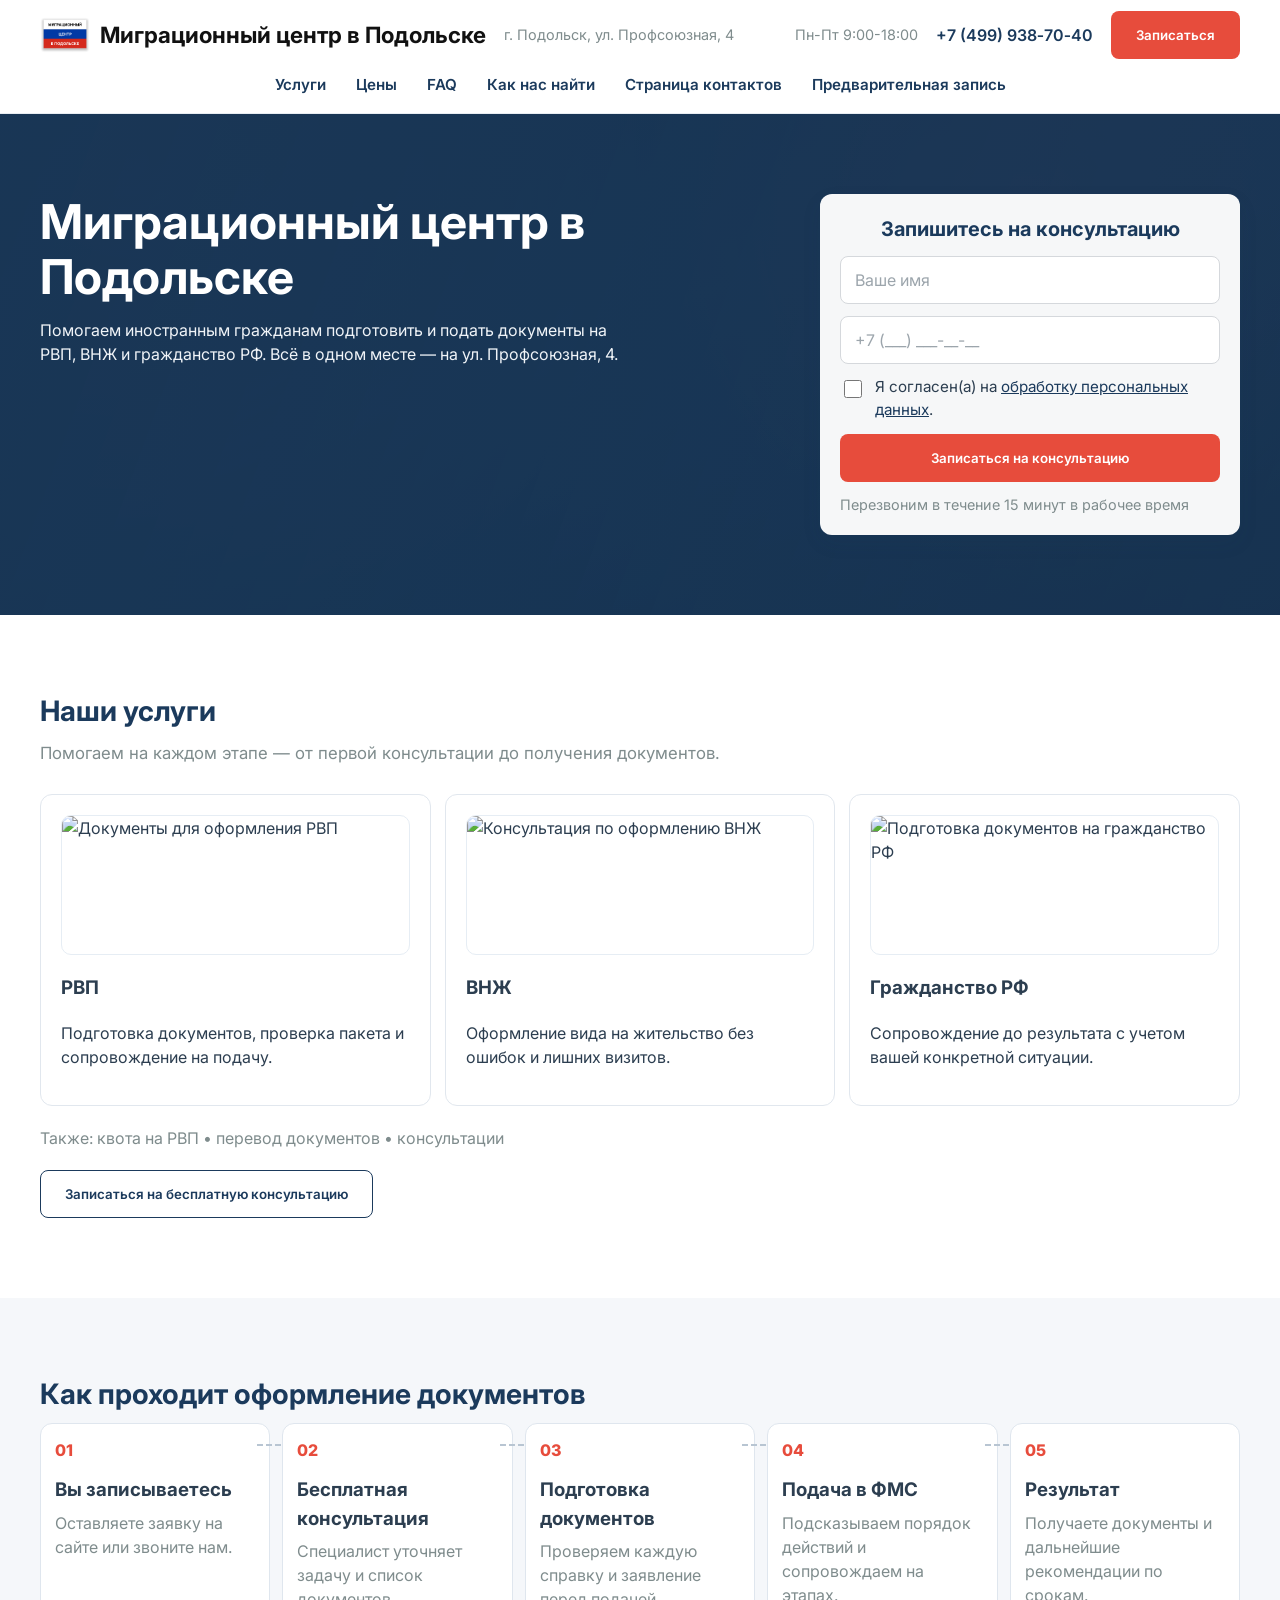
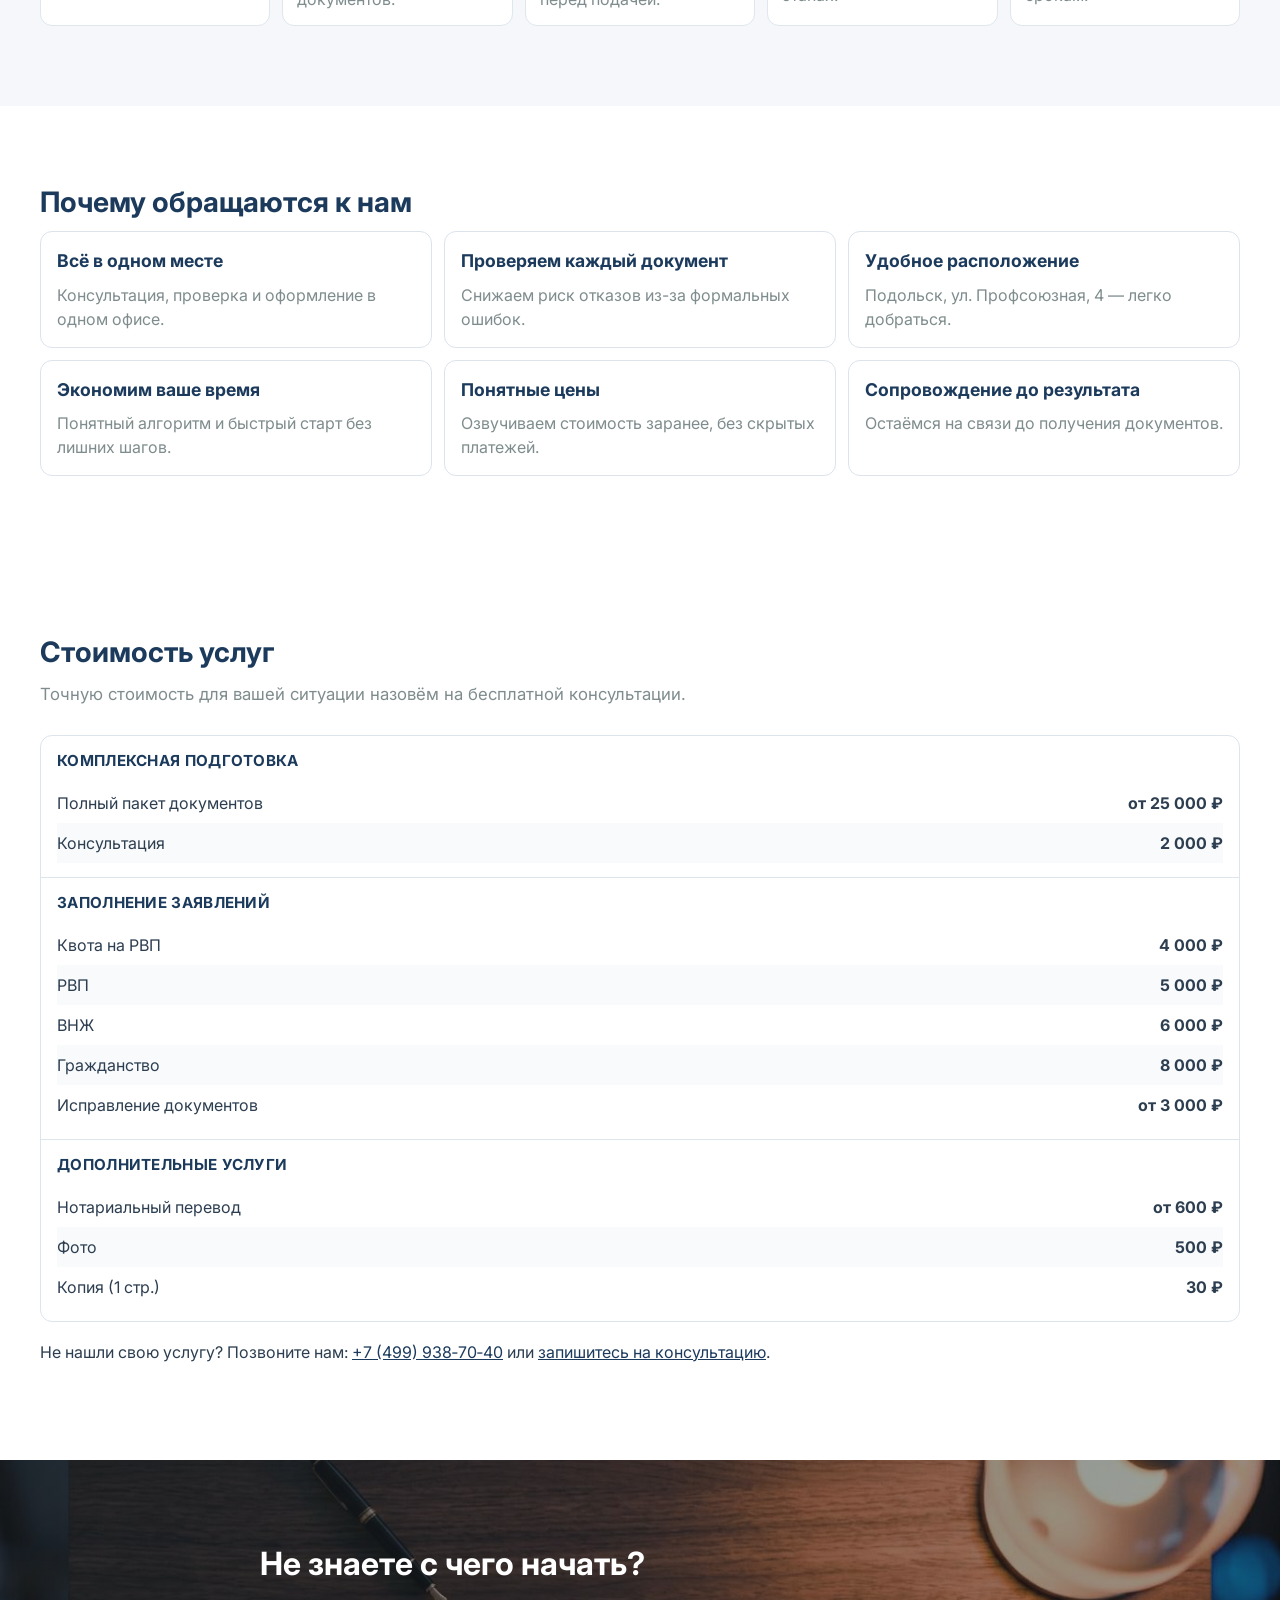
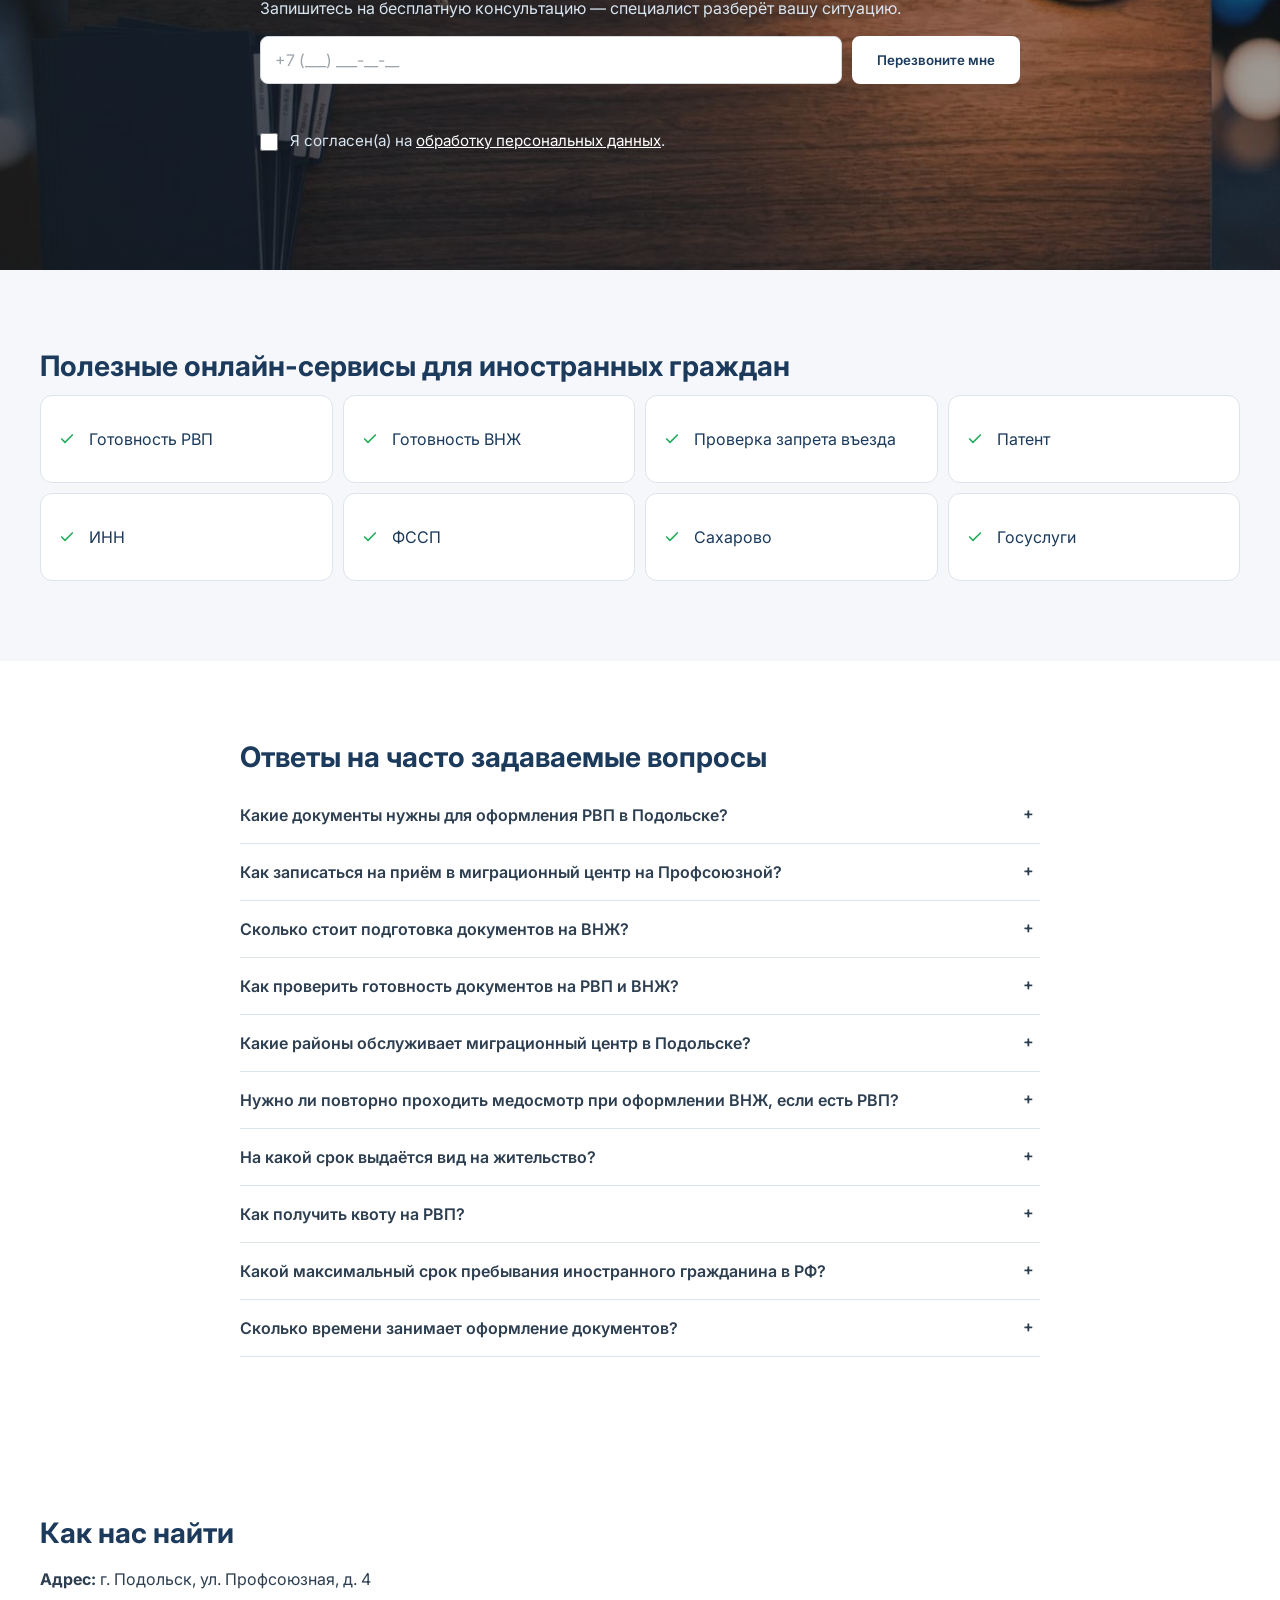
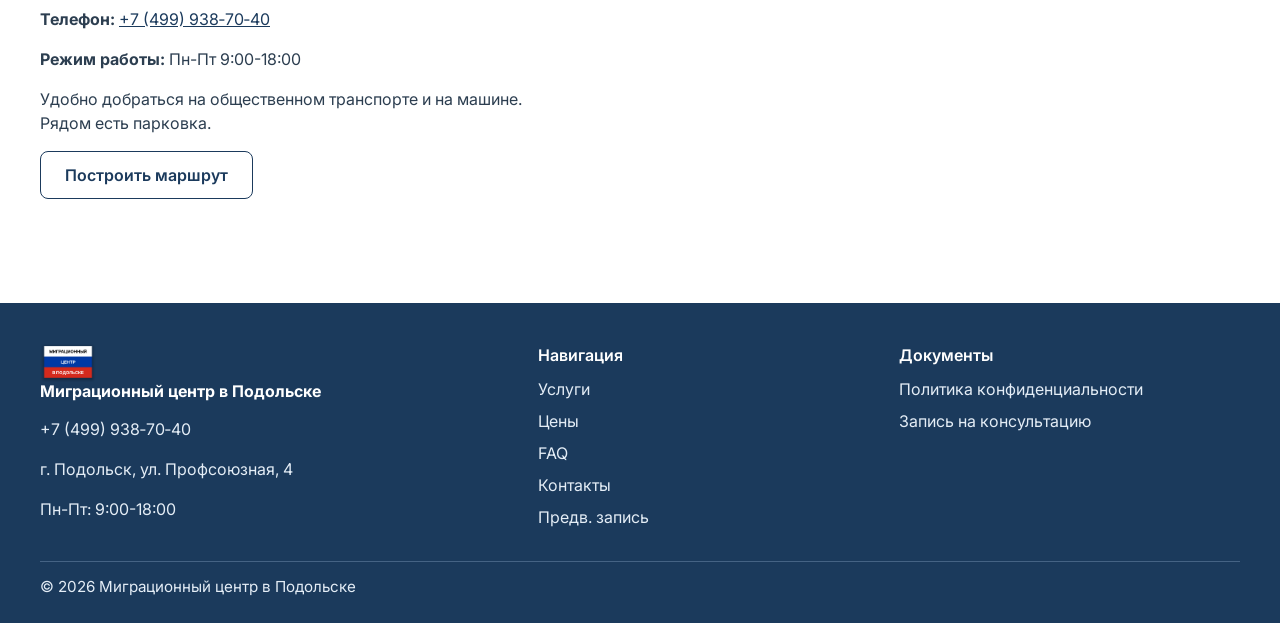
==== index.html @ 42cd597c "Обновить шапку/футер и адаптив под новые бренд-элементы. Добавляет название центра рядом с логотипом" ====
<!DOCTYPE html>
<html lang="ru">
  <head>
    <meta charset="UTF-8">
    <meta name="viewport" content="width=device-width, initial-scale=1.0">
    <title>Миграционный центр в Подольске — помощь с РВП, ВНЖ и гражданством</title>
    <meta
      name="description"
      content="Помогаем иностранным гражданам оформить РВП, ВНЖ и гражданство РФ в Подольске. Бесплатная консультация и сопровождение до результата."
    >
    <link rel="preconnect" href="https://fonts.googleapis.com">
    <link rel="preconnect" href="https://fonts.gstatic.com" crossorigin>
    <link
      href="https://fonts.googleapis.com/css2?family=Inter:wght@400;500;600;700;800&display=swap"
      rel="stylesheet"
    >
    <link rel="icon" href="./favicon.png" type="image/png">
    <link rel="apple-touch-icon" href="./favicon.png">
    <link rel="preload" as="image" href="./images/hero-bg.jpg" fetchpriority="high">
    <link rel="stylesheet" href="./styles.css">
  </head>
  <body>
    <div id="top" class="page-anchor" aria-hidden="true"></div>
    <header class="header">
      <div class="container header__top">
        <a class="logo" href="#top" aria-label="На главную">
          <img class="logo__img" src="./images/logo.png" alt="Миграционный центр">
          <span class="logo__text">Миграционный центр в Подольске</span>
        </a>
        <p class="header__address">г. Подольск, ул. Профсоюзная, 4</p>
        <p class="header__worktime">Пн-Пт 9:00-18:00</p>
        <a class="header__phone" href="tel:+74999387040">+7&nbsp;(499)&nbsp;938&#8209;70&#8209;40</a>
        <button type="button" class="btn btn--primary header__cta js-open-consultation-modal">
          Записаться
        </button>
        <button class="header__menu-button" type="button" aria-expanded="false" aria-controls="mobile-nav">
          <span aria-hidden="true">☰</span>
          <span class="visually-hidden">Открыть меню</span>
        </button>
      </div>
      <div class="container header__bottom">
        <nav class="nav" aria-label="Основная навигация">
          <a href="#services">Услуги</a>
          <a href="#prices">Цены</a>
          <a href="#faq">FAQ</a>
          <a href="#contacts">Как нас найти</a>
          <a href="./contacts/">Страница контактов</a>
          <a href="./zapis/">Предварительная запись</a>
        </nav>
      </div>
      <div class="mobile-nav" id="mobile-nav">
        <nav class="mobile-nav__inner" aria-label="Мобильная навигация">
          <a href="#services">Услуги</a>
          <a href="#prices">Цены</a>
          <a href="#faq">FAQ</a>
          <a href="#contacts">Как нас найти</a>
          <a href="./contacts/">Страница контактов</a>
          <a href="./zapis/">Предварительная запись</a>
          <p class="mobile-nav__address">г. Подольск, ул. Профсоюзная, 4</p>
        </nav>
      </div>
      <div class="mobile-sticky-cta">
        <a href="tel:+74999387040">Позвонить</a>
        <button type="button" class="js-open-consultation-modal">Записаться</button>
      </div>
    </header>

    <main>
      <section class="hero section">
        <div class="hero__overlay"></div>
        <div class="container hero__content">
          <div class="hero__text reveal">
            <h1>Миграционный центр в Подольске</h1>
            <p>
              Помогаем иностранным гражданам подготовить и подать документы на РВП, ВНЖ и гражданство РФ.
              Всё в одном месте — на ул. Профсоюзная, 4.
            </p>
          </div>
          <form class="lead-form js-lead-form reveal" id="lead-form" novalidate>
            <h2 class="lead-form__title">Запишитесь на консультацию</h2>
            <label class="field">
              <span>Имя</span>
              <input name="name" type="text" placeholder="Ваше имя" required>
              <small class="field__error" aria-live="polite"></small>
            </label>
            <label class="field">
              <span>Телефон</span>
              <input name="phone" type="tel" placeholder="+7 (___) ___-__-__" inputmode="tel" autocomplete="tel" required>
              <small class="field__error" aria-live="polite"></small>
            </label>
            <div class="checkbox-field">
              <input id="consent-lead" name="consent" type="checkbox" required>
              <label for="consent-lead">
                Я согласен(а) на
                <a href="./privacy/" class="js-open-privacy-modal">обработку персональных данных</a>.
              </label>
              <small class="field__error" aria-live="polite"></small>
            </div>
            <button class="btn btn--primary btn--full" type="submit">Записаться на консультацию</button>
            <p class="lead-form__hint">Перезвоним в течение 15 минут в рабочее время</p>
            <p class="lead-form__success" role="status" hidden>
              Спасибо! Мы перезвоним в течение 15 минут.
            </p>
          </form>
        </div>
      </section>

      <section class="section" id="services">
        <div class="container">
          <h2 class="section__title reveal">Наши услуги</h2>
          <p class="section__subtitle reveal">
            Помогаем на каждом этапе — от первой консультации до получения документов.
          </p>
          <div class="services-grid">
            <article class="card reveal">
              <img class="card__photo" src="./images/service-rvp.jpg" alt="Документы для оформления РВП" loading="lazy" decoding="async" width="1200" height="670">
              <h3>РВП</h3>
              <p>Подготовка документов, проверка пакета и сопровождение на подачу.</p>
            </article>
            <article class="card reveal">
              <img class="card__photo" src="./images/service-vnzh.jpg" alt="Консультация по оформлению ВНЖ" loading="lazy" decoding="async" width="1200" height="670">
              <h3>ВНЖ</h3>
              <p>Оформление вида на жительство без ошибок и лишних визитов.</p>
            </article>
            <article class="card reveal">
              <img class="card__photo" src="./images/service-citizenship.jpg" alt="Подготовка документов на гражданство РФ" loading="lazy" decoding="async" width="1200" height="670">
              <h3>Гражданство РФ</h3>
              <p>Сопровождение до результата с учетом вашей конкретной ситуации.</p>
            </article>
          </div>
          <p class="services-extra reveal">Также: квота на РВП • перевод документов • консультации</p>
          <button class="btn btn--secondary reveal js-open-consultation-modal" type="button">
            Записаться на бесплатную консультацию
          </button>
        </div>
      </section>

      <section class="section section--alt">
        <div class="container">
          <h2 class="section__title reveal">Как проходит оформление документов</h2>
          <div class="timeline">
            <article class="timeline__item reveal reveal-step">
              <span>01</span>
              <h3>Вы записываетесь</h3>
              <p>Оставляете заявку на сайте или звоните нам.</p>
            </article>
            <article class="timeline__item reveal reveal-step">
              <span>02</span>
              <h3>Бесплатная консультация</h3>
              <p>Специалист уточняет задачу и список документов.</p>
            </article>
            <article class="timeline__item reveal reveal-step">
              <span>03</span>
              <h3>Подготовка документов</h3>
              <p>Проверяем каждую справку и заявление перед подачей.</p>
            </article>
            <article class="timeline__item reveal reveal-step">
              <span>04</span>
              <h3>Подача в ФМС</h3>
              <p>Подсказываем порядок действий и сопровождаем на этапах.</p>
            </article>
            <article class="timeline__item reveal reveal-step">
              <span>05</span>
              <h3>Результат</h3>
              <p>Получаете документы и дальнейшие рекомендации по срокам.</p>
            </article>
          </div>
        </div>
      </section>

      <section class="section">
        <div class="container">
          <h2 class="section__title reveal">Почему обращаются к нам</h2>
          <div class="reasons-grid">
            <article class="reason reveal"><h3>Всё в одном месте</h3><p>Консультация, проверка и оформление в одном офисе.</p></article>
            <article class="reason reveal"><h3>Проверяем каждый документ</h3><p>Снижаем риск отказов из-за формальных ошибок.</p></article>
            <article class="reason reveal"><h3>Удобное расположение</h3><p>Подольск, ул. Профсоюзная, 4 — легко добраться.</p></article>
            <article class="reason reveal"><h3>Экономим ваше время</h3><p>Понятный алгоритм и быстрый старт без лишних шагов.</p></article>
            <article class="reason reveal"><h3>Понятные цены</h3><p>Озвучиваем стоимость заранее, без скрытых платежей.</p></article>
            <article class="reason reveal"><h3>Сопровождение до результата</h3><p>Остаёмся на связи до получения документов.</p></article>
          </div>
        </div>
      </section>

      <section class="section" id="prices">
        <div class="container">
          <h2 class="section__title reveal">Стоимость услуг</h2>
          <p class="section__subtitle reveal">Точную стоимость для вашей ситуации назовём на бесплатной консультации.</p>
          <div class="prices reveal">
            <div class="prices__group">
              <h3>Комплексная подготовка</h3>
              <div class="price-row"><span>Полный пакет документов</span><strong>от 25 000 ₽</strong></div>
              <div class="price-row"><span>Консультация</span><strong>2 000 ₽</strong></div>
            </div>
            <div class="prices__group">
              <h3>Заполнение заявлений</h3>
              <div class="price-row"><span>Квота на РВП</span><strong>4 000 ₽</strong></div>
              <div class="price-row"><span>РВП</span><strong>5 000 ₽</strong></div>
              <div class="price-row"><span>ВНЖ</span><strong>6 000 ₽</strong></div>
              <div class="price-row"><span>Гражданство</span><strong>8 000 ₽</strong></div>
              <div class="price-row"><span>Исправление документов</span><strong>от 3 000 ₽</strong></div>
            </div>
            <div class="prices__group">
              <h3>Дополнительные услуги</h3>
              <div class="price-row"><span>Нотариальный перевод</span><strong>от 600 ₽</strong></div>
              <div class="price-row"><span>Фото</span><strong>500 ₽</strong></div>
              <div class="price-row"><span>Копия (1 стр.)</span><strong>30 ₽</strong></div>
            </div>
          </div>
          <p class="reveal">Не нашли свою услугу? Позвоните нам: <a href="tel:+74999387040">+7&nbsp;(499)&nbsp;938&#8209;70&#8209;40</a> или <a href="#lead-form">запишитесь на консультацию</a>.</p>
        </div>
      </section>

      <section class="section cta">
        <div class="container cta__inner reveal">
          <div>
            <h2>Не знаете с чего начать?</h2>
            <p>Запишитесь на бесплатную консультацию — специалист разберёт вашу ситуацию.</p>
          </div>
          <form class="cta__form js-lead-form" novalidate>
            <label class="visually-hidden" for="cta-phone">Телефон</label>
            <input id="cta-phone" name="phone" type="tel" placeholder="+7 (___) ___-__-__" inputmode="tel" autocomplete="tel" required>
            <button class="btn btn--light" type="submit">Перезвоните мне</button>
            <small class="field__error" aria-live="polite"></small>
            <div class="checkbox-field cta__consent">
              <input id="consent-cta" name="consent" type="checkbox" required>
              <label for="consent-cta">
                Я согласен(а) на
                <a href="./privacy/" class="js-open-privacy-modal">обработку персональных данных</a>.
              </label>
              <small class="field__error" aria-live="polite"></small>
            </div>
            <p class="lead-form__success" role="status" hidden>
              Спасибо! Мы перезвоним в течение 15 минут.
            </p>
          </form>
        </div>
      </section>

      <section class="section section--alt">
        <div class="container">
          <h2 class="section__title reveal">Полезные онлайн-сервисы для иностранных граждан</h2>
          <div class="services-links">
            <a class="service-link reveal" target="_blank" rel="noopener" href="https://гувм.мвд.рф/services/rvp">
              <span class="service-link__icon" aria-hidden="true"><svg width="16" height="16" viewBox="0 0 24 24" fill="none" stroke="currentColor" stroke-width="2.5" stroke-linecap="round" stroke-linejoin="round"><polyline points="20 6 9 17 4 12"/></svg></span>
              <span>Готовность РВП</span>
            </a>
            <a class="service-link reveal" target="_blank" rel="noopener" href="https://гувм.мвд.рф/services/vnzh">
              <span class="service-link__icon" aria-hidden="true"><svg width="16" height="16" viewBox="0 0 24 24" fill="none" stroke="currentColor" stroke-width="2.5" stroke-linecap="round" stroke-linejoin="round"><polyline points="20 6 9 17 4 12"/></svg></span>
              <span>Готовность ВНЖ</span>
            </a>
            <a class="service-link reveal" target="_blank" rel="noopener" href="https://services.fms.gov.ru/info-service.htm?sid=3000">
              <span class="service-link__icon" aria-hidden="true"><svg width="16" height="16" viewBox="0 0 24 24" fill="none" stroke="currentColor" stroke-width="2.5" stroke-linecap="round" stroke-linejoin="round"><polyline points="20 6 9 17 4 12"/></svg></span>
              <span>Проверка запрета въезда</span>
            </a>
            <a class="service-link reveal" target="_blank" rel="noopener" href="https://mc.mos.ru">
              <span class="service-link__icon" aria-hidden="true"><svg width="16" height="16" viewBox="0 0 24 24" fill="none" stroke="currentColor" stroke-width="2.5" stroke-linecap="round" stroke-linejoin="round"><polyline points="20 6 9 17 4 12"/></svg></span>
              <span>Патент</span>
            </a>
            <a class="service-link reveal" target="_blank" rel="noopener" href="https://service.nalog.ru/inn.do">
              <span class="service-link__icon" aria-hidden="true"><svg width="16" height="16" viewBox="0 0 24 24" fill="none" stroke="currentColor" stroke-width="2.5" stroke-linecap="round" stroke-linejoin="round"><polyline points="20 6 9 17 4 12"/></svg></span>
              <span>ИНН</span>
            </a>
            <a class="service-link reveal" target="_blank" rel="noopener" href="https://fssp.gov.ru/iss/ip">
              <span class="service-link__icon" aria-hidden="true"><svg width="16" height="16" viewBox="0 0 24 24" fill="none" stroke="currentColor" stroke-width="2.5" stroke-linecap="round" stroke-linejoin="round"><polyline points="20 6 9 17 4 12"/></svg></span>
              <span>ФССП</span>
            </a>
            <a class="service-link reveal" target="_blank" rel="noopener" href="https://mc.mos.ru/sakharovo">
              <span class="service-link__icon" aria-hidden="true"><svg width="16" height="16" viewBox="0 0 24 24" fill="none" stroke="currentColor" stroke-width="2.5" stroke-linecap="round" stroke-linejoin="round"><polyline points="20 6 9 17 4 12"/></svg></span>
              <span>Сахарово</span>
            </a>
            <a class="service-link reveal" target="_blank" rel="noopener" href="https://www.gosuslugi.ru">
              <span class="service-link__icon" aria-hidden="true"><svg width="16" height="16" viewBox="0 0 24 24" fill="none" stroke="currentColor" stroke-width="2.5" stroke-linecap="round" stroke-linejoin="round"><polyline points="20 6 9 17 4 12"/></svg></span>
              <span>Госуслуги</span>
            </a>
          </div>
        </div>
      </section>

      <section class="section" id="faq">
        <div class="container faq">
          <h2 class="section__title reveal">Ответы на часто задаваемые вопросы</h2>
          <div class="accordion reveal">
            <details>
              <summary>Какие документы нужны для оформления РВП в Подольске?</summary>
              <p>Точный список зависит от основания. На консультации дадим персональный чек-лист и сроки.</p>
            </details>
            <details>
              <summary>Как записаться на приём в миграционный центр на Профсоюзной?</summary>
              <p>Оставьте заявку на сайте или позвоните нам. Подберём ближайшее удобное время.</p>
            </details>
            <details>
              <summary>Сколько стоит подготовка документов на ВНЖ?</summary>
              <p>Стоимость зависит от сложности вашего дела. На бесплатной консультации назовём точную цену.</p>
            </details>
            <details>
              <summary>Как проверить готовность документов на РВП и ВНЖ?</summary>
              <p>Используйте официальные онлайн-сервисы в блоке выше или обратитесь к нам за проверкой.</p>
            </details>
            <details>
              <summary>Какие районы обслуживает миграционный центр в Подольске?</summary>
              <p>Работаем с клиентами из Подольского, Ленинского и Домодедовского районов Московской области.</p>
            </details>
            <details>
              <summary>Нужно ли повторно проходить медосмотр при оформлении ВНЖ, если есть РВП?</summary>
              <p>Зависит от срока действия ранее полученных документов. Проверим вашу ситуацию индивидуально.</p>
            </details>
            <details>
              <summary>На какой срок выдаётся вид на жительство?</summary>
              <p>ВНЖ в большинстве случаев бессрочный, но отдельные категории имеют дополнительные условия.</p>
            </details>
            <details>
              <summary>Как получить квоту на РВП?</summary>
              <p>Нужно подготовить пакет документов и подать заявление в установленные сроки. Поможем оформить всё правильно.</p>
            </details>
            <details>
              <summary>Какой максимальный срок пребывания иностранного гражданина в РФ?</summary>
              <p>Срок зависит от основания пребывания. На консультации объясним правила именно для вашей категории.</p>
            </details>
            <details>
              <summary>Сколько времени занимает оформление документов?</summary>
              <p>Сроки отличаются по типу услуги. После проверки документов даём понятный план с этапами и датами.</p>
            </details>
          </div>
        </div>
      </section>

      <section class="section" id="contacts">
        <div class="container contacts">
          <div class="contacts__info reveal">
            <h2 class="section__title">Как нас найти</h2>
            <p><strong>Адрес:</strong> г. Подольск, ул. Профсоюзная, д. 4</p>
            <p><strong>Телефон:</strong> <a href="tel:+74999387040">+7&nbsp;(499)&nbsp;938&#8209;70&#8209;40</a></p>
            <p><strong>Режим работы:</strong> Пн-Пт 9:00-18:00</p>
            <p>
              Удобно добраться на общественном транспорте и на машине. Рядом есть парковка.
            </p>
            <a
              class="btn btn--secondary"
              href="https://yandex.ru/maps/-/CPRc6KJN"
              target="_blank"
              rel="noopener"
            >
              Построить маршрут
            </a>
          </div>
          <div class="contacts__map reveal">
            <iframe
              title="Яндекс Карты"
              src="https://yandex.ru/map-widget/v1/?um=constructor%3A27cadc5b0966fcddc86d5c58cffeb196c7d611daa5906873bc14656db4d69229&source=constructor"
              loading="lazy"
            ></iframe>
          </div>
        </div>
      </section>
    </main>

    <footer class="footer">
      <div class="container footer__grid">
        <div>
          <a class="footer__brand" href="#top" aria-label="На главную">
            <img class="footer__logo" src="./images/logo-w.png" alt="Миграционный центр в Подольске" loading="lazy">
            <span class="footer__brand-text">Миграционный центр в Подольске</span>
          </a>
          <p>+7&nbsp;(499)&nbsp;938&#8209;70&#8209;40</p>
          <p>г. Подольск, ул. Профсоюзная, 4</p>
          <p>Пн-Пт: 9:00-18:00</p>
        </div>
        <div>
          <p class="footer__title">Навигация</p>
          <a href="#services">Услуги</a>
          <a href="#prices">Цены</a>
          <a href="#faq">FAQ</a>
          <a href="#contacts">Контакты</a>
          <a href="./zapis/">Предв. запись</a>
        </div>
        <div>
          <p class="footer__title">Документы</p>
          <a href="./privacy/">Политика конфиденциальности</a>
          <a href="#lead-form">Запись на консультацию</a>
        </div>
      </div>
      <div class="container footer__copy">© 2026 Миграционный центр в Подольске</div>
    </footer>

    <div class="modal" id="consultation-modal" hidden>
      <div class="modal__backdrop" data-modal-close></div>
      <div class="modal__dialog" role="dialog" aria-modal="true" aria-labelledby="consultation-modal-title">
        <button class="modal__close" type="button" aria-label="Закрыть форму" data-modal-close>
          ×
        </button>
        <form class="lead-form modal__form js-lead-form" novalidate>
          <h2 class="lead-form__title" id="consultation-modal-title">Запишитесь на консультацию</h2>
          <label class="field">
            <span>Имя</span>
            <input name="name" type="text" placeholder="Ваше имя" required>
            <small class="field__error" aria-live="polite"></small>
          </label>
          <label class="field">
            <span>Телефон</span>
            <input name="phone" type="tel" placeholder="+7 (___) ___-__-__" inputmode="tel" autocomplete="tel" required>
            <small class="field__error" aria-live="polite"></small>
          </label>
          <div class="checkbox-field">
            <input id="consent-modal" name="consent" type="checkbox" required>
            <label for="consent-modal">
              Я согласен(а) на
              <a href="./privacy/" class="js-open-privacy-modal">обработку персональных данных</a>.
            </label>
            <small class="field__error" aria-live="polite"></small>
          </div>
          <button class="btn btn--primary btn--full" type="submit">Записаться на консультацию</button>
          <p class="lead-form__hint">Перезвоним в течение 15 минут в рабочее время</p>
          <p class="lead-form__success" role="status" hidden>
            Спасибо! Мы перезвоним в течение 15 минут.
          </p>
        </form>
      </div>
    </div>

    <div class="modal modal--privacy" id="privacy-modal" hidden>
      <div class="modal__backdrop" data-privacy-close></div>
      <div
        class="modal__dialog modal__dialog--legal"
        role="dialog"
        aria-modal="true"
        aria-labelledby="privacy-modal-title"
      >
        <button class="modal__close" type="button" aria-label="Закрыть документ" data-privacy-close>
          ×
        </button>
        <h2 id="privacy-modal-title" class="modal__legal-title">Политика конфиденциальности</h2>
        <iframe class="privacy-modal__frame" title="Политика конфиденциальности" src="about:blank"></iframe>
      </div>
    </div>

    <!-- Yandex.Metrika counter -->
    <script type="text/javascript">
      (function (m, e, t, r, i, k, a) {
        m[i] =
          m[i] ||
          function () {
            (m[i].a = m[i].a || []).push(arguments);
          };
        m[i].l = 1 * new Date();
        for (var j = 0; j < document.scripts.length; j++) {
          if (document.scripts[j].src === r) {
            return;
          }
        }
        (k = e.createElement(t)),
          (a = e.getElementsByTagName(t)[0]),
          (k.async = 1),
          (k.src = r),
          a.parentNode.insertBefore(k, a);
      })(window, document, "script", "https://mc.yandex.ru/metrika/tag.js?id=108195351", "ym");

      ym(108195351, "init", {
        ssr: true,
        webvisor: true,
        clickmap: true,
        ecommerce: "dataLayer",
        referrer: document.referrer,
        url: location.href,
        accurateTrackBounce: true,
        trackLinks: true,
      });

      ym(105911139, "init", {
        ssr: true,
        webvisor: true,
        clickmap: true,
        ecommerce: "dataLayer",
        referrer: document.referrer,
        url: location.href,
        accurateTrackBounce: true,
        trackLinks: true,
      });
    </script>
    <noscript>
      <div>
        <img
          src="https://mc.yandex.ru/watch/108195351"
          style="position: absolute; left: -9999px"
          alt=""
        />
      </div>
    </noscript>
    <!-- /Yandex.Metrika counter -->

    <!-- calltouch -->
    <script>
(function(w,d,n,c){w.CalltouchDataObject=n;w[n]=function(){w[n]["callbacks"].push(arguments)};if(!w[n]["callbacks"]){w[n]["callbacks"]=[]}w[n]["loaded"]=false;if(typeof c!=="object"){c=[c]}w[n]["counters"]=c;for(var i=0;i<c.length;i+=1){p(c[i])}function p(cId){var a=d.getElementsByTagName("script")[0],s=d.createElement("script"),i=function(){a.parentNode.insertBefore(s,a)},m=typeof Array.prototype.find === 'function',n=m?"init-min.js":"init.js";s.async=true;s.src="https://mod.calltouch.ru/"+n+"?id="+cId;if(w.opera=="[object Opera]"){d.addEventListener("DOMContentLoaded",i,false)}else{i()}}})(window,document,"ct","g7n9ttjo");
    </script>
    <!-- calltouch -->

    <script src="./script.js"></script>
  </body>
</html>
---- styles.css ----
:root {
  --primary: #1b3a5c;
  --accent: #e74c3c;
  --bg: #ffffff;
  --bg-alt: #f5f7fa;
  --text-primary: #2c3e50;
  --text-secondary: #7f8c8d;
  --success: #27ae60;
  --border: #d5d8dc;
  --container: 1200px;
  --radius: 12px;
  --shadow-sm: 0 8px 20px rgba(27, 58, 92, 0.08);
}

*,
*::before,
*::after {
  box-sizing: border-box;
}

html {
  scroll-behavior: smooth;
}

body {
  margin: 0;
  font-family: "Inter", sans-serif;
  background: var(--bg);
  color: var(--text-primary);
  line-height: 1.5;
}

a {
  color: var(--primary);
}

img,
iframe {
  max-width: 100%;
  border: 0;
}

.container {
  width: min(var(--container), 100% - 32px);
  margin-inline: auto;
}

.section {
  padding: 56px 0;
}

.section--alt {
  background: var(--bg-alt);
}

.section__title {
  margin: 0 0 12px;
  font-size: clamp(1.5rem, 2.2vw, 2.25rem);
  line-height: 1.2;
  color: var(--primary);
}

.section__subtitle {
  margin: 0 0 28px;
  color: var(--text-secondary);
  font-size: 1.05rem;
}

.btn {
  display: inline-flex;
  align-items: center;
  justify-content: center;
  min-height: 48px;
  padding: 0 24px;
  border-radius: 8px;
  border: 1px solid transparent;
  text-decoration: none;
  font-family: inherit;
  font-weight: 600;
  transition: background-color 0.2s ease, color 0.2s ease, transform 0.2s ease, box-shadow 0.2s ease;
  cursor: pointer;
}

.btn--primary {
  background: var(--accent);
  color: #fff;
}

.btn--primary:hover {
  background: #cf4335;
}

.btn--secondary {
  border-color: var(--primary);
  color: var(--primary);
  background: transparent;
}

.btn--secondary:hover {
  background: var(--primary);
  color: #fff;
}

.btn--light {
  background: #fff;
  color: var(--primary);
}

.btn--light:hover {
  background: #edf2f7;
}

.btn--full {
  width: 100%;
}

.header {
  position: sticky;
  top: 0;
  z-index: 20;
  background: rgba(255, 255, 255, 0.98);
  border-bottom: 1px solid #e8edf2;
  transition: padding 0.2s ease, box-shadow 0.2s ease;
}

.header.is-scrolled {
  box-shadow: 0 10px 25px rgba(27, 58, 92, 0.08);
}

.header__top {
  display: grid;
  grid-template-columns: 1fr auto auto;
  gap: 10px;
  align-items: center;
  padding: 10px 0;
}

.header__bottom {
  display: none;
  padding-bottom: 12px;
}

.logo {
  display: inline-flex;
  align-items: center;
  gap: 10px;
  text-decoration: none;
  color: var(--primary);
  font-weight: 700;
}

.logo__img {
  display: block;
  height: 36px;
  width: auto;
  border-radius: 0;
  padding: 0;
  background: transparent;
  object-fit: contain;
}

.logo__mark {
  display: grid;
  place-items: center;
  width: 36px;
  height: 36px;
  border-radius: 8px;
  background: var(--primary);
  color: #fff;
}

.logo__text {
  color: #111;
  font-weight: 700;
  font-size: 1.05rem;
  line-height: 1.1;
}

.header__address,
.header__worktime,
.header__phone,
.header__cta {
  display: none;
}

.header__menu-button {
  min-height: 40px;
  min-width: 40px;
  border: 1px solid #dbe3ea;
  border-radius: 8px;
  background: #fff;
  color: var(--primary);
}

.nav {
  display: flex;
  flex-wrap: wrap;
  gap: 8px;
  justify-content: center;
}

.nav a {
  display: inline-flex;
  align-items: center;
  min-height: 32px;
  padding: 0 10px;
  border-radius: 8px;
  border: 1px solid transparent;
  text-decoration: none;
  color: var(--primary);
  font-weight: 600;
  font-size: 0.95rem;
  transition: background-color 0.2s ease, border-color 0.2s ease;
}

.nav a:hover,
.nav a:focus-visible {
  background: #eef3f9;
  border-color: #d5e0ea;
  outline: none;
}

.mobile-nav {
  display: none;
  border-top: 1px solid #e8edf2;
}

.mobile-nav.is-open {
  display: block;
}

.mobile-nav__inner {
  display: grid;
  gap: 12px;
  padding: 16px;
}

.mobile-nav__inner a {
  text-decoration: none;
}

.mobile-nav__address {
  margin: 4px 0 0;
  color: var(--text-secondary);
  font-size: 0.95rem;
}

.mobile-sticky-cta {
  position: fixed;
  left: 0;
  right: 0;
  bottom: 0;
  z-index: 25;
  display: grid;
  grid-template-columns: 1fr 1fr;
  background: #fff;
  border-top: 1px solid #dce3eb;
}

.mobile-sticky-cta > a,
.mobile-sticky-cta > button {
  display: grid;
  place-items: center;
  min-height: 52px;
  margin: 0;
  border: none;
  text-decoration: none;
  font-family: inherit;
  font-size: inherit;
  font-weight: 600;
  cursor: pointer;
}

.mobile-sticky-cta > a:first-child {
  color: var(--primary);
}

.mobile-sticky-cta > button:last-child {
  background: var(--accent);
  color: #fff;
}

body.modal-open {
  overflow: hidden;
}

/* Якорь #top в начале body: на sticky-header переход по #top часто не скроллит вверх */
.page-anchor {
  height: 1px;
  margin: 0;
  padding: 0;
  overflow: hidden;
  scroll-margin-top: 0;
}

.modal {
  position: fixed;
  inset: 0;
  z-index: 50;
  display: grid;
  place-items: center;
  padding: 16px;
}

.modal--privacy {
  z-index: 55;
}

.modal[hidden] {
  display: none;
}

.modal__backdrop {
  position: absolute;
  inset: 0;
  background: rgba(12, 25, 39, 0.58);
}

.modal__dialog {
  position: relative;
  z-index: 1;
  width: min(100%, 460px);
}

.modal__dialog--legal {
  width: min(100%, 880px);
  max-height: min(92vh, 920px);
  display: flex;
  flex-direction: column;
  background: #fff;
  border-radius: var(--radius);
  box-shadow: var(--shadow-sm);
  overflow: hidden;
}

.modal__legal-title {
  margin: 0;
  padding: 16px 52px 12px 16px;
  font-size: 1.1rem;
  font-weight: 700;
  color: var(--primary);
  border-bottom: 1px solid #e8edf2;
  flex-shrink: 0;
}

.privacy-modal__frame {
  width: 100%;
  flex: 1;
  min-height: 50vh;
  border: 0;
  background: #fff;
}

.modal__form {
  margin: 0;
}

.modal__close {
  position: absolute;
  top: 10px;
  right: 10px;
  width: 36px;
  height: 36px;
  border: 1px solid #d5d8dc;
  border-radius: 8px;
  background: #fff;
  color: var(--primary);
  font-size: 1.4rem;
  line-height: 1;
  cursor: pointer;
}

.hero {
  position: relative;
  overflow: hidden;
  color: #fff;
}

.hero::before {
  content: "";
  position: absolute;
  inset: 0;
  background:
    linear-gradient(110deg, rgba(27, 58, 92, 0.96), rgba(27, 58, 92, 0.82)),
    radial-gradient(circle at 10% 10%, rgba(255, 255, 255, 0.14), transparent 42%),
    radial-gradient(circle at 80% 20%, rgba(231, 76, 60, 0.18), transparent 35%),
    linear-gradient(160deg, #152d47 0%, var(--primary) 45%, #0f2438 100%);
  background-color: var(--primary);
}

.hero__overlay {
  position: absolute;
  inset: 0;
  background: rgba(15, 36, 56, 0.18);
}

.hero__content {
  position: relative;
  display: grid;
  gap: 20px;
}

.hero h1 {
  margin: 0 0 14px;
  font-size: clamp(1.9rem, 4.5vw, 3rem);
  line-height: 1.15;
}

.hero p {
  margin: 0;
  color: #f0f4f8;
  max-width: 60ch;
}

.lead-form {
  background: rgba(255, 255, 255, 0.96);
  color: var(--text-primary);
  border-radius: var(--radius);
  padding: 20px;
  box-shadow: var(--shadow-sm);
  display: grid;
  row-gap: 12px;
}

.lead-form__title {
  margin: 0;
  color: var(--primary);
  font-size: 1.25rem;
  text-align: center;
}

.lead-form .field span {
  display: none;
}

.field {
  display: grid;
  gap: 8px;
  margin-bottom: 12px;
}

.lead-form .field {
  margin-bottom: 0;
}

.field span {
  font-size: 0.95rem;
}

.field__label--hidden {
  visibility: hidden;
}

.field input,
.field select,
.field textarea,
.cta__form input {
  width: 100%;
  min-height: 48px;
  border-radius: 8px;
  border: 1px solid var(--border);
  padding: 0 14px;
  font: inherit;
  background: #fff;
}

.field textarea {
  min-height: 120px;
  padding: 12px 14px;
  resize: vertical;
}

.field input:focus,
.field select:focus,
.field textarea:focus,
.cta__form input:focus {
  outline: none;
  border-color: var(--primary);
}

.field input::placeholder,
.field textarea::placeholder,
.cta__form input::placeholder {
  color: #9ca5ac;
}

.field__error {
  min-height: 1em;
  font-size: 0.875rem;
  color: #d63031;
}

.lead-form .field__error {
  min-height: 0;
}

.lead-form .field__error:empty {
  display: none;
}

.lead-form__hint {
  margin: 0;
  color: var(--text-secondary);
  font-size: 0.9rem;
}

.hero .lead-form__hint {
  color: var(--text-secondary);
}

.lead-form__success {
  margin-top: 12px;
  color: var(--success);
  font-weight: 600;
}

.services-grid {
  display: grid;
  gap: 14px;
}

.card {
  background: #fff;
  border: 1px solid #e1e7ee;
  border-radius: 12px;
  padding: 20px;
  transition: transform 0.2s ease, box-shadow 0.2s ease;
}

.card__photo {
  display: block;
  width: 100%;
  height: 140px;
  object-fit: cover;
  border-radius: 10px;
  margin-bottom: 14px;
  border: 1px solid #e6edf4;
}

.card:hover {
  transform: translateY(-4px);
  box-shadow: var(--shadow-sm);
}

.icon {
  display: inline-grid;
  place-items: center;
  width: 44px;
  height: 44px;
  margin-bottom: 10px;
  border-radius: 10px;
  background: #eef3f9;
}

.services-extra {
  margin: 20px 0;
  color: var(--text-secondary);
}

.timeline {
  display: grid;
  gap: 14px;
}

.timeline__item {
  position: relative;
  background: #fff;
  border: 1px solid #dfe6ee;
  border-radius: 12px;
  padding: 16px 16px 16px 56px;
}

.timeline__item::before {
  content: "";
  position: absolute;
  left: 24px;
  top: 0;
  bottom: -14px;
  border-left: 2px dashed #b8c5d2;
}

.timeline__item:last-child::before {
  display: none;
}

.timeline__item span {
  position: absolute;
  left: 10px;
  top: 14px;
  color: var(--accent);
  font-weight: 800;
}

.timeline__item h3 {
  margin: 0 0 6px;
}

.timeline__item p {
  margin: 0;
  color: var(--text-secondary);
}

.reasons-grid {
  display: grid;
  gap: 12px;
}

.reason {
  border: 1px solid #dce3eb;
  border-radius: 12px;
  padding: 16px;
}

.reason h3 {
  margin: 0 0 8px;
  color: var(--primary);
  font-size: 1.1rem;
}

.reason p {
  margin: 0;
  color: var(--text-secondary);
}

.prices {
  border: 1px solid #dce4ec;
  border-radius: 12px;
  overflow: hidden;
  margin-bottom: 18px;
}

.prices__group {
  padding: 14px 16px;
  border-bottom: 1px solid #dce4ec;
}

.prices__group:last-child {
  border-bottom: none;
}

.prices__group h3 {
  margin: 0 0 10px;
  text-transform: uppercase;
  font-size: 0.95rem;
  letter-spacing: 0.02em;
  color: var(--primary);
}

.price-row {
  display: flex;
  justify-content: space-between;
  gap: 16px;
  padding: 8px 0;
}

.price-row:nth-child(odd) {
  background: #f8fafc;
}

.price-row strong {
  white-space: nowrap;
}

.cta {
  position: relative;
  overflow: hidden;
  background-color: #2c343d;
  color: #fff;
}

.cta::before {
  content: "";
  position: absolute;
  inset: 0;
  z-index: 0;
  background:
    linear-gradient(110deg, rgba(32, 38, 44, 0.58), rgba(28, 34, 40, 0.42)),
    url("./images/hero-bg.jpg") center center / cover no-repeat;
  pointer-events: none;
}

.cta .container {
  position: relative;
  z-index: 1;
}

.cta__inner {
  display: grid;
  gap: 16px;
  max-width: 760px;
  margin-inline: auto;
}

.cta h2 {
  margin: 0 0 8px;
  font-size: clamp(1.5rem, 3vw, 2rem);
}

.cta p {
  margin: 0;
  color: #d8e4ef;
}

.cta__form {
  display: grid;
  gap: 10px;
  width: 100%;
}

.services-links {
  display: grid;
  grid-template-columns: repeat(2, minmax(0, 1fr));
  gap: 10px;
}

.service-link {
  display: flex;
  align-items: center;
  justify-content: flex-start;
  gap: 10px;
  min-height: 88px;
  text-align: left;
  text-decoration: none;
  border: 1px solid #dce4ec;
  border-radius: 12px;
  background: #fff;
  color: var(--primary);
  padding: 10px 14px;
  transition: background-color 0.2s ease;
}

.service-link:hover {
  background: #f0f4f8;
}

.service-link__icon {
  width: 24px;
  height: 24px;
  display: inline-flex;
  align-items: center;
  justify-content: center;
  flex-shrink: 0;
  color: var(--success);
}

.service-link__icon svg {
  display: block;
}

.faq {
  max-width: 800px;
}

.accordion details {
  border-bottom: 1px solid #dce4ec;
}

.accordion summary {
  list-style: none;
  cursor: pointer;
  padding: 16px 34px 16px 0;
  position: relative;
  font-weight: 600;
}

.accordion summary::-webkit-details-marker {
  display: none;
}

.accordion summary::after {
  content: "+";
  position: absolute;
  right: 6px;
  top: 14px;
  transition: transform 0.3s ease;
}

.accordion details[open] summary::after {
  transform: rotate(45deg);
}

.accordion details[open] summary {
  background: #f8fbff;
}

.accordion p {
  margin: 0;
  padding: 0 0 16px;
  color: var(--text-secondary);
}

.contacts {
  display: grid;
  gap: 20px;
}

.contacts__map iframe {
  width: 100%;
  min-height: 300px;
  border-radius: 12px;
}

.page-hero {
  background: linear-gradient(125deg, #1b3a5c, #284d75);
  color: #fff;
  padding: 64px 0;
}

.page-hero h1 {
  margin: 0 0 10px;
  font-size: clamp(1.9rem, 4.2vw, 2.8rem);
}

.page-hero p {
  margin: 0;
  color: #dde8f2;
  max-width: 70ch;
}

.legal-doc {
  max-width: 75ch;
}

#privacy-policy {
  scroll-margin-top: 100px;
}

.legal-doc__meta {
  margin: 0 0 1.25rem;
  font-size: 0.9rem;
  color: var(--text-secondary);
}

.legal-doc h2 {
  margin: 1.75rem 0 0.65rem;
  font-size: 1.2rem;
  font-weight: 700;
  color: var(--text-primary);
}

.legal-doc h2:first-of-type {
  margin-top: 0;
}

.legal-doc p {
  margin: 0 0 0.85rem;
  line-height: 1.6;
  color: var(--text-primary);
}

.legal-doc ul {
  margin: 0 0 0.85rem;
  padding-left: 1.35rem;
  line-height: 1.55;
  color: var(--text-primary);
}

.legal-doc li {
  margin-bottom: 0.4rem;
}

.legal-doc a {
  color: var(--primary);
}

.contact-layout {
  display: grid;
  gap: 20px;
}

.contact-info,
.contact-route,
.contact-form-card {
  border: 1px solid #dce4ec;
  border-radius: 12px;
  padding: 18px;
  background: #fff;
}

.contact-info--stack {
  margin-top: 16px;
}

.contact-info p,
.contact-route p {
  margin: 0 0 10px;
}

.office-photos {
  display: grid;
  gap: 10px;
}

.office-photo {
  min-height: 150px;
  border-radius: 12px;
  border: 1px solid #dce4ec;
  background:
    linear-gradient(130deg, rgba(27, 58, 92, 0.9), rgba(27, 58, 92, 0.7)),
    radial-gradient(circle at 80% 10%, rgba(231, 76, 60, 0.22), transparent 40%);
  color: #fff;
  padding: 14px;
  display: flex;
  align-items: end;
  font-weight: 600;
}

.checklist {
  margin: 0;
  padding-left: 20px;
  color: var(--text-primary);
}

.checklist li {
  margin-bottom: 8px;
}

.checkbox-field {
  display: grid;
  grid-template-columns: auto 1fr;
  gap: 10px;
  align-items: start;
}

.checkbox-field input[type="checkbox"] {
  margin-top: 4px;
  width: 18px;
  height: 18px;
  accent-color: var(--primary);
}

.checkbox-field label {
  font-size: 0.95rem;
  color: var(--text-primary);
}

.checkbox-field .field__error {
  grid-column: 1 / -1;
}

.cta .checkbox-field {
  grid-column: 1 / -1;
  display: flex;
  flex-wrap: wrap;
  align-items: center;
  gap: 10px 12px;
  width: 100%;
}

.cta .checkbox-field input[type="checkbox"] {
  margin: 0;
  flex-shrink: 0;
  width: 18px;
  height: 18px;
}

.cta .checkbox-field label {
  flex: 1;
  min-width: 0;
  display: block;
  text-align: left;
  line-height: 1.5;
  color: #d8e4ef;
}

.cta .checkbox-field .field__error {
  flex-basis: 100%;
  width: 100%;
  margin: 0;
}

.cta .checkbox-field a {
  color: #fff;
  text-decoration: underline;
}

.footer {
  background: var(--primary);
  color: #e4edf6;
  padding: 40px 0 92px;
  text-align: center;
}

.footer a {
  display: block;
  color: #e4edf6;
  text-decoration: none;
  margin-bottom: 8px;
}

.footer__grid {
  display: grid;
  gap: 20px;
  justify-items: center;
}

.footer__brand {
  display: inline-flex;
  align-items: center;
  justify-content: center;
  gap: 10px;
  margin: 0 0 14px;
  line-height: 1.1;
}

.footer a.footer__brand {
  margin-bottom: 14px;
}

.footer__brand:focus-visible {
  outline: 2px solid #e4edf6;
  outline-offset: 4px;
  border-radius: 4px;
}

.footer__logo {
  display: block;
  height: 40px;
  width: auto;
  max-width: 100%;
  object-fit: contain;
}

.footer__brand-text {
  color: #fff;
  font-weight: 700;
  font-size: 1rem;
}

.footer__title {
  margin: 0 0 10px;
  color: #fff;
  font-weight: 600;
}

.footer__copy {
  margin-top: 24px;
  padding-top: 14px;
  border-top: 1px solid #456384;
  font-size: 0.95rem;
  text-align: center;
}

.visually-hidden {
  position: absolute;
  width: 1px;
  height: 1px;
  padding: 0;
  margin: -1px;
  overflow: hidden;
  clip: rect(0, 0, 0, 0);
  border: 0;
}

.reveal {
  opacity: 0;
  transform: translateY(16px);
  transition: opacity 0.4s ease, transform 0.4s ease;
}

.reveal.is-visible {
  opacity: 1;
  transform: translateY(0);
}

@media (min-width: 768px) {
  .container {
    width: min(var(--container), 100% - 80px);
  }

  .section {
    padding: 80px 0;
  }

  .footer {
    padding: 40px 0 24px;
    text-align: left;
  }

  .footer__grid {
    justify-items: stretch;
  }

  .footer__brand {
    justify-content: flex-start;
  }

  .footer__copy {
    text-align: left;
  }

  .header__top {
    grid-template-columns: auto 1fr auto auto auto;
    gap: 12px 18px;
  }

  .header__address,
  .header__worktime,
  .header__phone {
    display: block;
  }

  .header__cta {
    display: inline-flex;
  }

  .header__address,
  .header__worktime {
    color: var(--text-secondary);
    font-size: 0.9rem;
    margin: 0;
  }

  .logo__text {
    font-size: 1.4rem;
  }

  .header__phone {
    text-decoration: none;
    font-weight: 600;
  }

  .header__menu-button,
  .mobile-nav,
  .mobile-sticky-cta {
    display: none;
  }

  .header__bottom {
    display: block;
  }

  .hero__content {
    grid-template-columns: 1.2fr minmax(340px, 420px);
    align-items: start;
    gap: 32px;
  }

  .services-grid {
    grid-template-columns: repeat(3, minmax(0, 1fr));
  }

  .timeline {
    grid-template-columns: repeat(5, minmax(0, 1fr));
    gap: 12px;
  }

  .timeline__item {
    padding: 52px 14px 14px;
    text-align: left;
  }

  .timeline__item::before {
    left: auto;
    right: -12px;
    top: 20px;
    bottom: auto;
    width: 24px;
    border-left: none;
    border-top: 2px dashed #b8c5d2;
  }

  .timeline__item:last-child::before {
    display: none;
  }

  .timeline__item span {
    left: 14px;
    top: 14px;
  }

  .reasons-grid {
    grid-template-columns: repeat(2, minmax(0, 1fr));
  }

  .cta__form {
    grid-template-columns: 1fr auto;
    align-items: start;
  }

  .cta__form .field__error,
  .cta__form .lead-form__success {
    grid-column: 1 / -1;
  }

  .services-links {
    grid-template-columns: repeat(4, minmax(0, 1fr));
  }

  .contacts {
    grid-template-columns: 1fr 1.3fr;
    align-items: start;
  }

  .contact-layout {
    grid-template-columns: 1fr 1.2fr;
    align-items: start;
  }

  .office-photos {
    grid-template-columns: 1fr 1fr;
  }

  .footer__grid {
    grid-template-columns: 1.4fr 1fr 1fr;
  }
}

@media (min-width: 768px) and (max-width: 991.98px) {
  .header__top {
    grid-template-columns: auto 1fr auto;
    gap: 10px 14px;
  }

  .logo__text {
    font-size: 1.15rem;
  }

  .header__address {
    max-width: 220px;
    font-size: 0.84rem;
    line-height: 1.2;
  }

  .header__worktime,
  .header__cta {
    display: none;
  }

  .header__phone {
    white-space: nowrap;
    font-size: 1.05rem;
  }
}

@media (min-width: 1200px) {
  .reasons-grid {
    grid-template-columns: repeat(3, minmax(0, 1fr));
  }
}
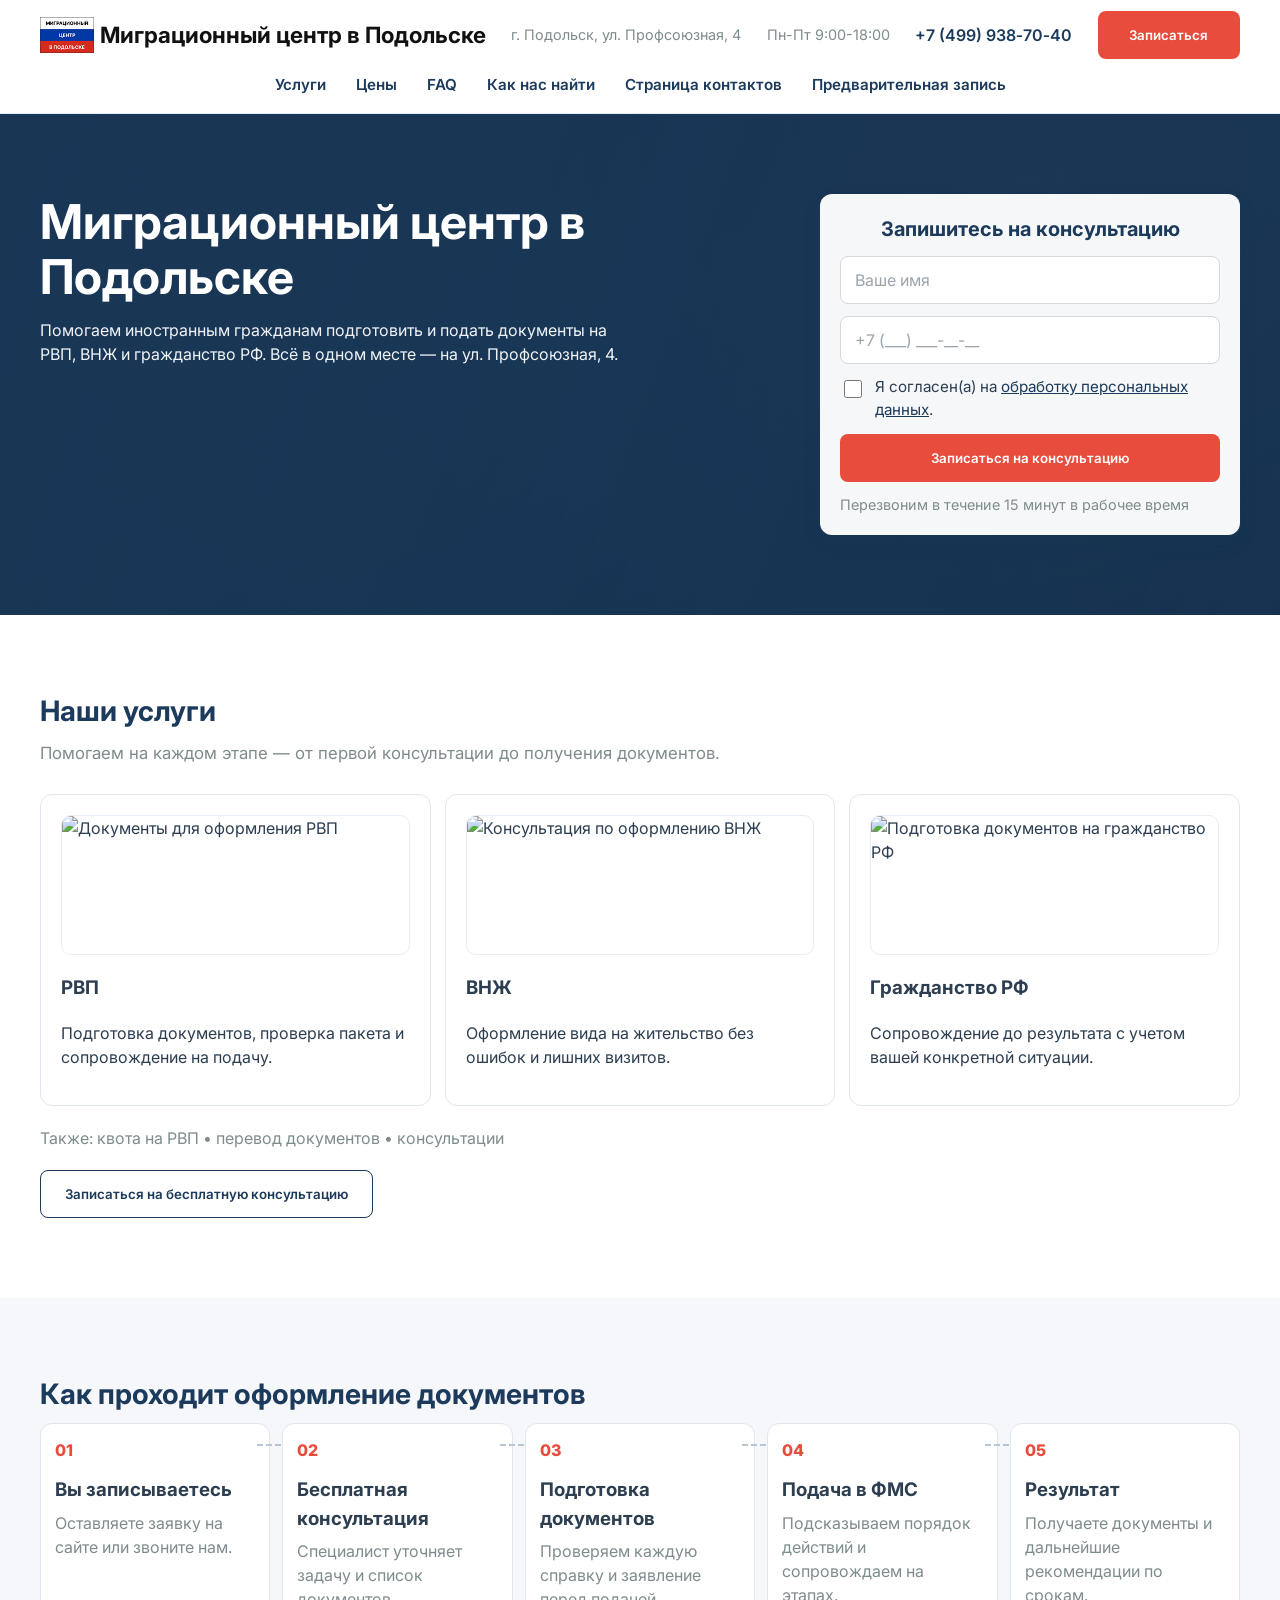
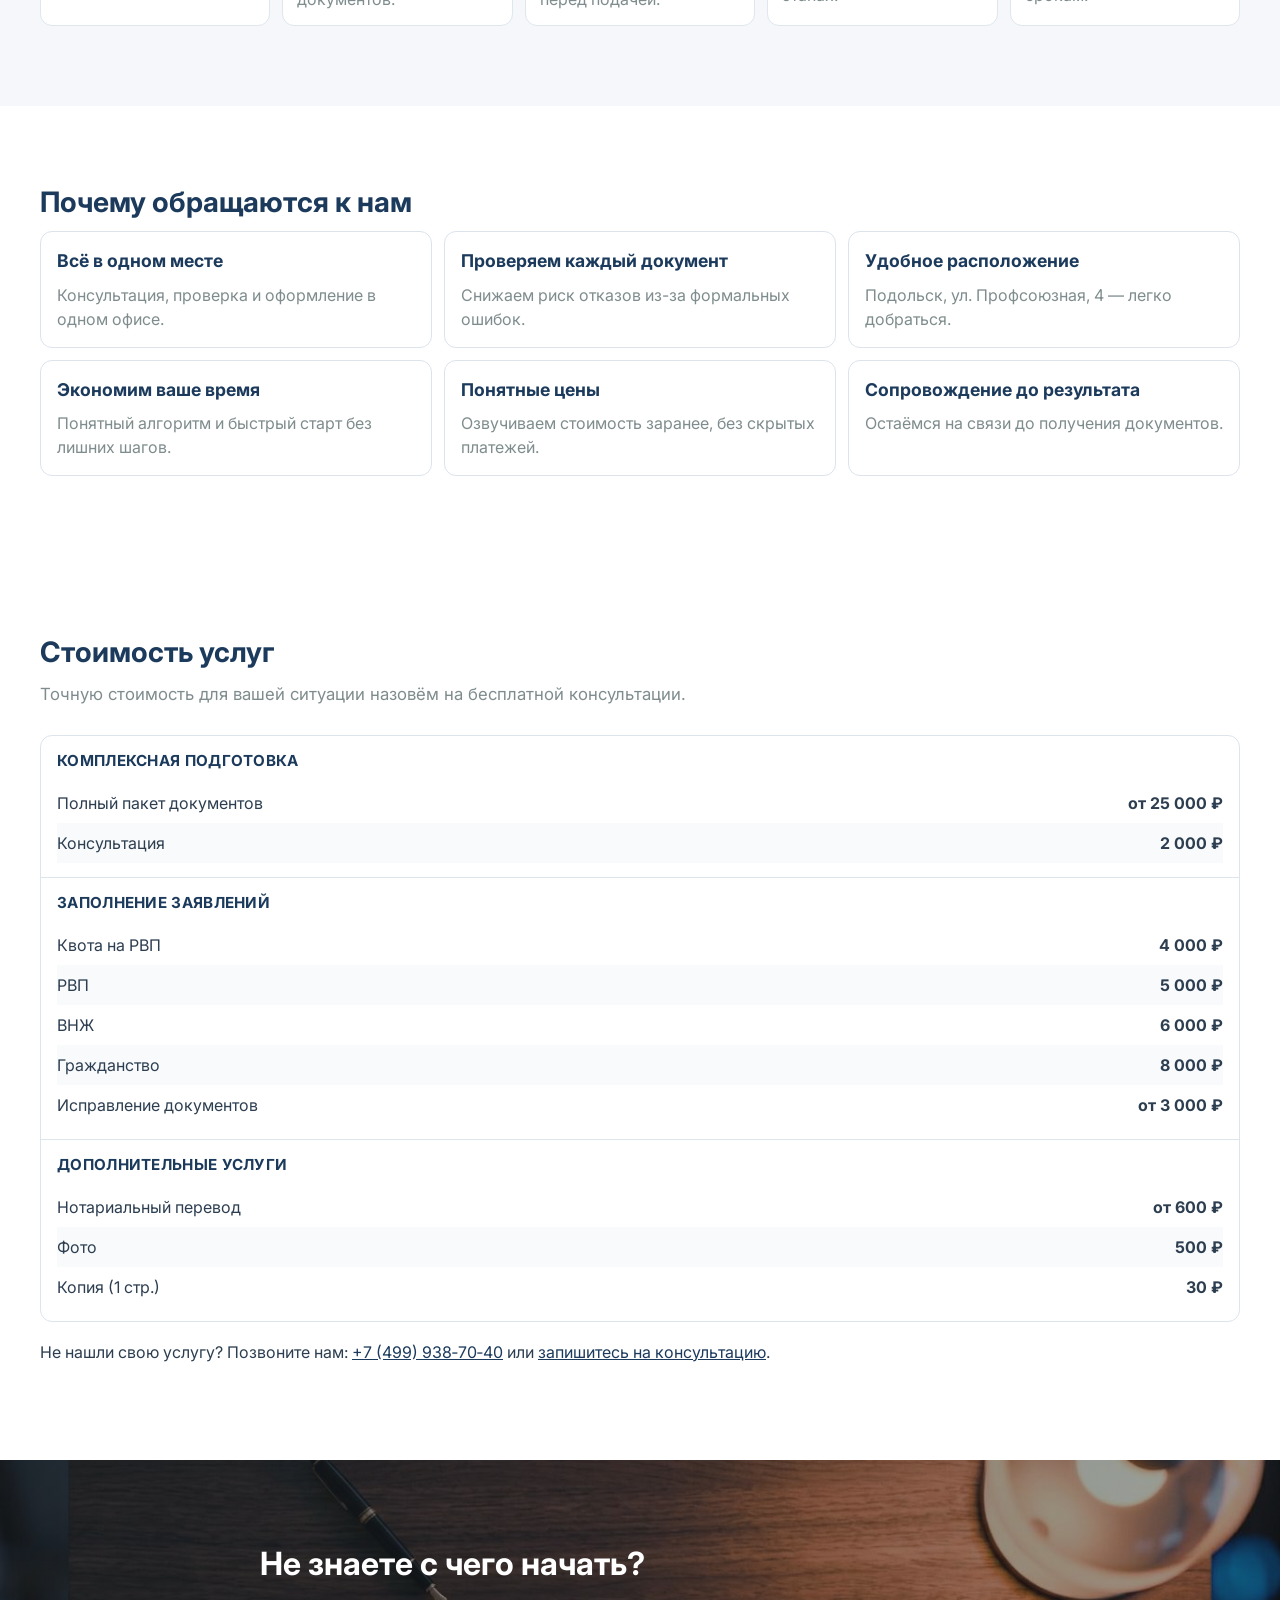
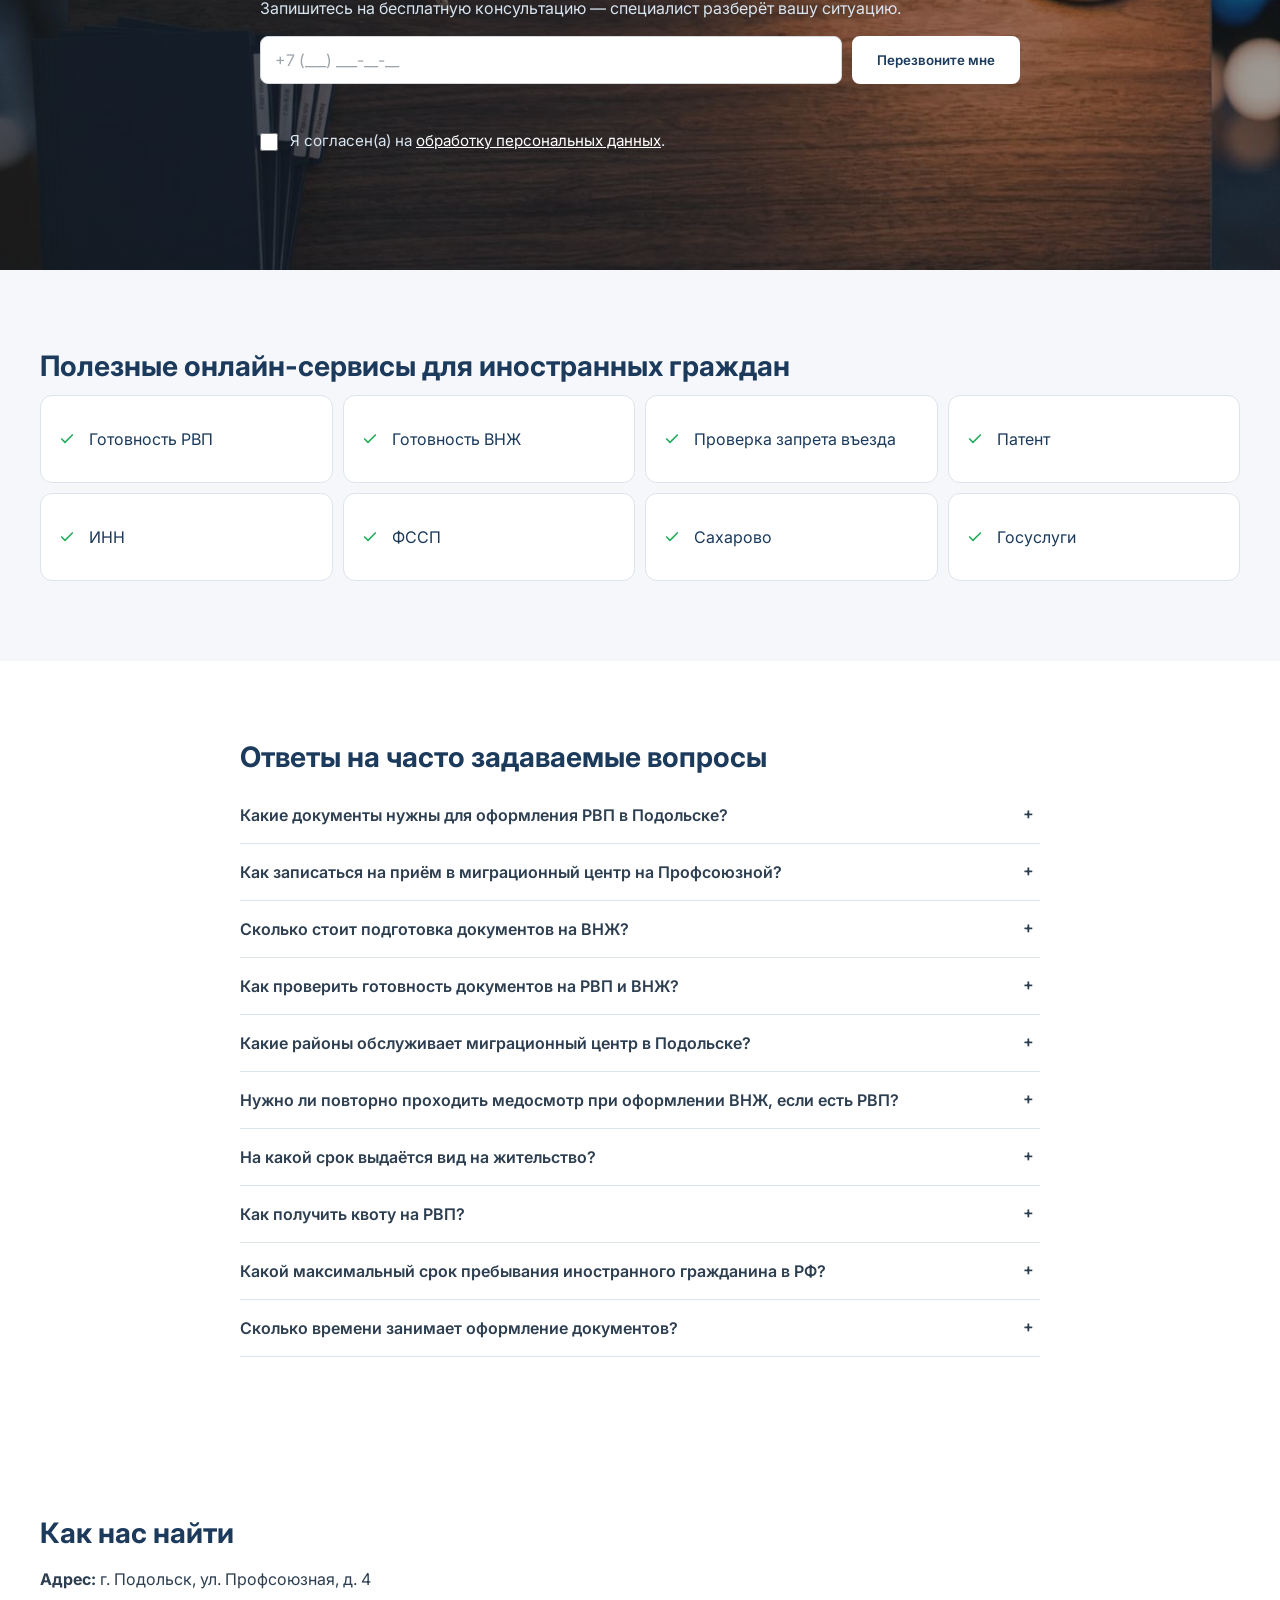
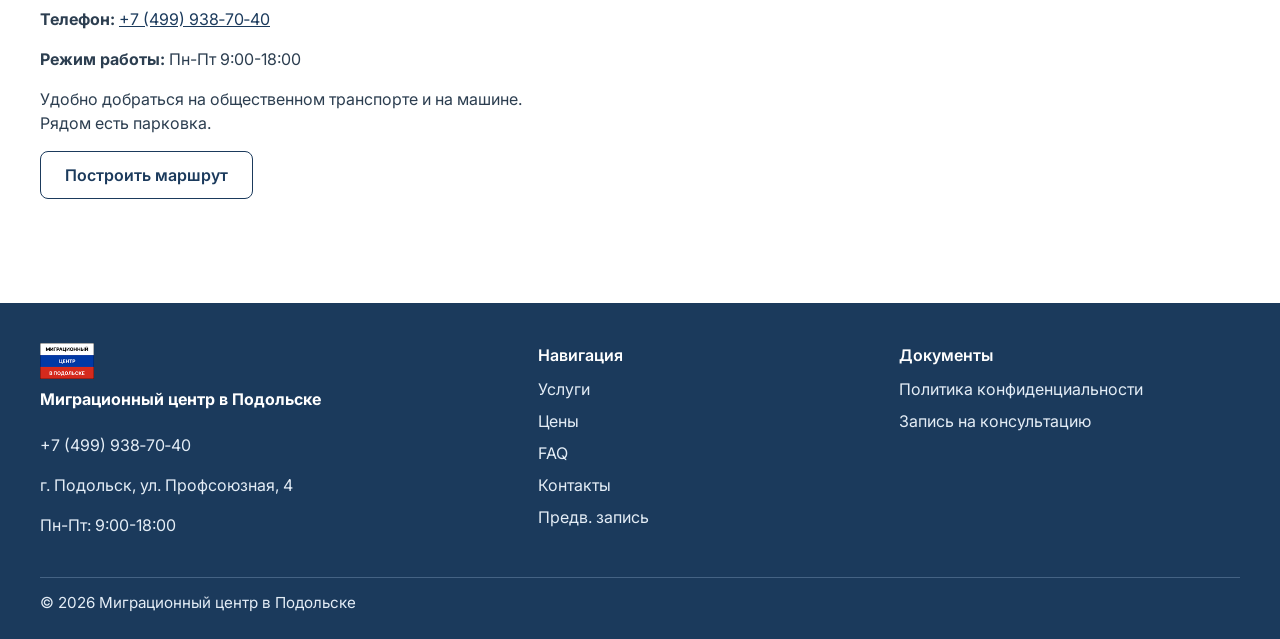
==== commit ecfb0870: "Обновить лендинг: favicon, аналитика и отправка форм. Оптимизировать подключение метрики/Calltouch, " ====
--- a/index.html
+++ b/index.html
@@ -14,8 +14,8 @@
       href="https://fonts.googleapis.com/css2?family=Inter:wght@400;500;600;700;800&display=swap"
       rel="stylesheet"
     >
-    <link rel="icon" href="./favicon.png" type="image/png">
-    <link rel="apple-touch-icon" href="./favicon.png">
+    <link rel="icon" href="./favicon-32.png" sizes="32x32" type="image/png">
+    <link rel="apple-touch-icon" href="./favicon.png" sizes="180x180">
     <link rel="preload" as="image" href="./images/hero-bg.jpg" fetchpriority="high">
     <link rel="stylesheet" href="./styles.css">
   </head>
@@ -24,7 +24,7 @@
     <header class="header">
       <div class="container header__top">
         <a class="logo" href="#top" aria-label="На главную">
-          <img class="logo__img" src="./images/logo.png" alt="Миграционный центр">
+          <img class="logo__img" src="./images/logo.png" alt="Миграционный центр" width="105" height="70" decoding="async">
           <span class="logo__text">Миграционный центр в Подольске</span>
         </a>
         <p class="header__address">г. Подольск, ул. Профсоюзная, 4</p>
@@ -359,7 +359,7 @@
       <div class="container footer__grid">
         <div>
           <a class="footer__brand" href="#top" aria-label="На главную">
-            <img class="footer__logo" src="./images/logo-w.png" alt="Миграционный центр в Подольске" loading="lazy">
+            <img class="footer__logo" src="./images/logo-w.png" alt="Миграционный центр в Подольске" loading="lazy" width="105" height="70" decoding="async">
             <span class="footer__brand-text">Миграционный центр в Подольске</span>
           </a>
           <p>+7&nbsp;(499)&nbsp;938&#8209;70&#8209;40</p>
@@ -434,48 +434,90 @@
       </div>
     </div>
 
-    <!-- Yandex.Metrika counter -->
-    <script type="text/javascript">
-      (function (m, e, t, r, i, k, a) {
-        m[i] =
-          m[i] ||
-          function () {
-            (m[i].a = m[i].a || []).push(arguments);
+    <!-- Yandex.Metrika + Calltouch (deferred until page load) -->
+    <script>
+      function initThirdPartyAnalytics() {
+        (function (m, e, t, r, i, k, a) {
+          m[i] =
+            m[i] ||
+            function () {
+              (m[i].a = m[i].a || []).push(arguments);
+            };
+          m[i].l = 1 * new Date();
+          for (var j = 0; j < document.scripts.length; j++) {
+            if (document.scripts[j].src === r) {
+              return;
+            }
+          }
+          (k = e.createElement(t)),
+            (a = e.getElementsByTagName(t)[0]),
+            (k.async = 1),
+            (k.src = r),
+            a.parentNode.insertBefore(k, a);
+        })(window, document, "script", "https://mc.yandex.ru/metrika/tag.js?id=108195351", "ym");
+
+        ym(108195351, "init", {
+          ssr: true,
+          webvisor: true,
+          clickmap: true,
+          ecommerce: "dataLayer",
+          referrer: document.referrer,
+          url: location.href,
+          accurateTrackBounce: true,
+          trackLinks: true,
+        });
+
+        ym(105911139, "init", {
+          ssr: true,
+          webvisor: true,
+          clickmap: true,
+          ecommerce: "dataLayer",
+          referrer: document.referrer,
+          url: location.href,
+          accurateTrackBounce: true,
+          trackLinks: true,
+        });
+
+        (function (w, d, n, c) {
+          w.CalltouchDataObject = n;
+          w[n] = function () {
+            w[n].callbacks.push(arguments);
           };
-        m[i].l = 1 * new Date();
-        for (var j = 0; j < document.scripts.length; j++) {
-          if (document.scripts[j].src === r) {
-            return;
+          if (!w[n].callbacks) {
+            w[n].callbacks = [];
           }
-        }
-        (k = e.createElement(t)),
-          (a = e.getElementsByTagName(t)[0]),
-          (k.async = 1),
-          (k.src = r),
-          a.parentNode.insertBefore(k, a);
-      })(window, document, "script", "https://mc.yandex.ru/metrika/tag.js?id=108195351", "ym");
-
-      ym(108195351, "init", {
-        ssr: true,
-        webvisor: true,
-        clickmap: true,
-        ecommerce: "dataLayer",
-        referrer: document.referrer,
-        url: location.href,
-        accurateTrackBounce: true,
-        trackLinks: true,
-      });
-
-      ym(105911139, "init", {
-        ssr: true,
-        webvisor: true,
-        clickmap: true,
-        ecommerce: "dataLayer",
-        referrer: document.referrer,
-        url: location.href,
-        accurateTrackBounce: true,
-        trackLinks: true,
-      });
+          w[n].loaded = false;
+          if (typeof c !== "object") {
+            c = [c];
+          }
+          w[n].counters = c;
+          for (var i = 0; i < c.length; i += 1) {
+            p(c[i]);
+          }
+          function p(cId) {
+            var a = d.getElementsByTagName("script")[0];
+            var s = d.createElement("script");
+            var insert = function () {
+              a.parentNode.insertBefore(s, a);
+            };
+            var modernFind = typeof Array.prototype.find === "function";
+            var fileName = modernFind ? "init-min.js" : "init.js";
+            s.async = true;
+            s.src = "https://mod.calltouch.ru/" + fileName + "?id=" + cId;
+            if (w.opera === "[object Opera]") {
+              d.addEventListener("DOMContentLoaded", insert, false);
+            } else {
+              insert();
+            }
+          }
+        })(window, document, "ct", "g7n9ttjo");
+      }
+
+      if (document.readyState === "complete") {
+        setTimeout(initThirdPartyAnalytics, 1);
+      } else {
+        window.addEventListener("load", initThirdPartyAnalytics, { once: true });
+      }
     </script>
     <noscript>
       <div>
@@ -488,12 +530,6 @@
     </noscript>
     <!-- /Yandex.Metrika counter -->
 
-    <!-- calltouch -->
-    <script>
-(function(w,d,n,c){w.CalltouchDataObject=n;w[n]=function(){w[n]["callbacks"].push(arguments)};if(!w[n]["callbacks"]){w[n]["callbacks"]=[]}w[n]["loaded"]=false;if(typeof c!=="object"){c=[c]}w[n]["counters"]=c;for(var i=0;i<c.length;i+=1){p(c[i])}function p(cId){var a=d.getElementsByTagName("script")[0],s=d.createElement("script"),i=function(){a.parentNode.insertBefore(s,a)},m=typeof Array.prototype.find === 'function',n=m?"init-min.js":"init.js";s.async=true;s.src="https://mod.calltouch.ru/"+n+"?id="+cId;if(w.opera=="[object Opera]"){d.addEventListener("DOMContentLoaded",i,false)}else{i()}}})(window,document,"ct","g7n9ttjo");
-    </script>
-    <!-- calltouch -->
-
     <script src="./script.js"></script>
   </body>
 </html>
--- a/styles.css
+++ b/styles.css
@@ -143,7 +143,7 @@
 .logo {
   display: inline-flex;
   align-items: center;
-  gap: 10px;
+  gap: 6px;
   text-decoration: none;
   color: var(--primary);
   font-weight: 700;
@@ -172,8 +172,8 @@
 .logo__text {
   color: #111;
   font-weight: 700;
-  font-size: 1.05rem;
-  line-height: 1.1;
+  font-size: 0.92rem;
+  line-height: 1.05;
 }
 
 .header__address,
@@ -998,13 +998,15 @@
   display: inline-flex;
   align-items: center;
   justify-content: center;
-  gap: 10px;
-  margin: 0 0 14px;
+  flex-direction: column;
+  width: 100%;
+  gap: 0;
+  margin: 0 0 29px;
   line-height: 1.1;
 }
 
 .footer a.footer__brand {
-  margin-bottom: 14px;
+  margin-bottom: 29px;
 }
 
 .footer__brand:focus-visible {
@@ -1015,9 +1017,11 @@
 
 .footer__logo {
   display: block;
-  height: 40px;
+  height: 60px;
   width: auto;
   max-width: 100%;
+  margin-inline: auto;
+  padding-bottom: 12px;
   object-fit: contain;
 }
 
@@ -1025,6 +1029,7 @@
   color: #fff;
   font-weight: 700;
   font-size: 1rem;
+  text-align: center;
 }
 
 .footer__title {
@@ -1082,7 +1087,26 @@
   }
 
   .footer__brand {
+    flex-direction: column;
+    align-items: flex-start;
     justify-content: flex-start;
+    width: auto;
+    gap: 12px;
+    margin: 0 0 14px;
+  }
+
+  .footer a.footer__brand {
+    margin-bottom: 24px;
+  }
+
+  .footer__logo {
+    height: 48px;
+    margin-inline: 0;
+    padding-bottom: 12px;
+  }
+
+  .footer__brand-text {
+    text-align: left;
   }
 
   .footer__copy {
@@ -1090,8 +1114,8 @@
   }
 
   .header__top {
-    grid-template-columns: auto 1fr auto auto auto;
-    gap: 12px 18px;
+    grid-template-columns: auto auto auto auto auto;
+    gap: 10px 12px;
   }
 
   .header__address,
@@ -1109,6 +1133,11 @@
     color: var(--text-secondary);
     font-size: 0.9rem;
     margin: 0;
+  }
+
+  .header__address {
+    white-space: nowrap;
+    margin-right: auto;
   }
 
   .logo__text {
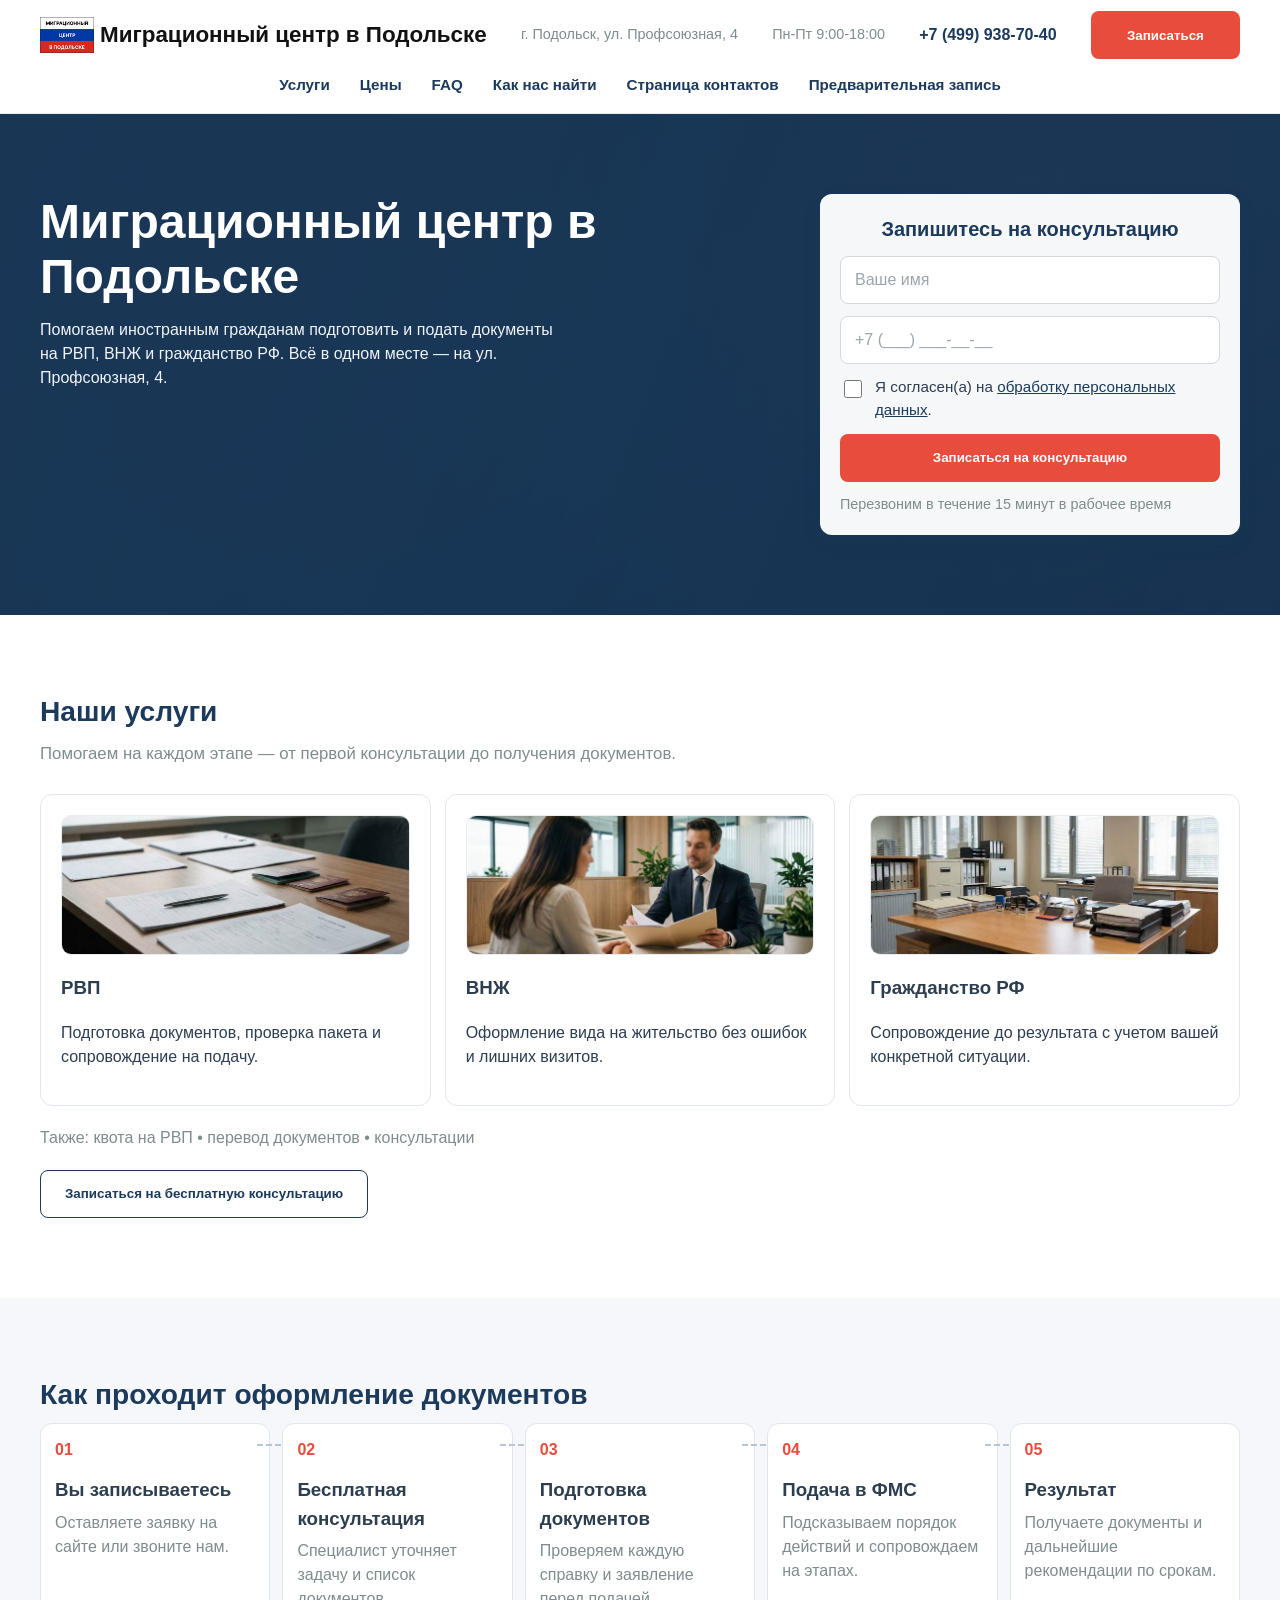
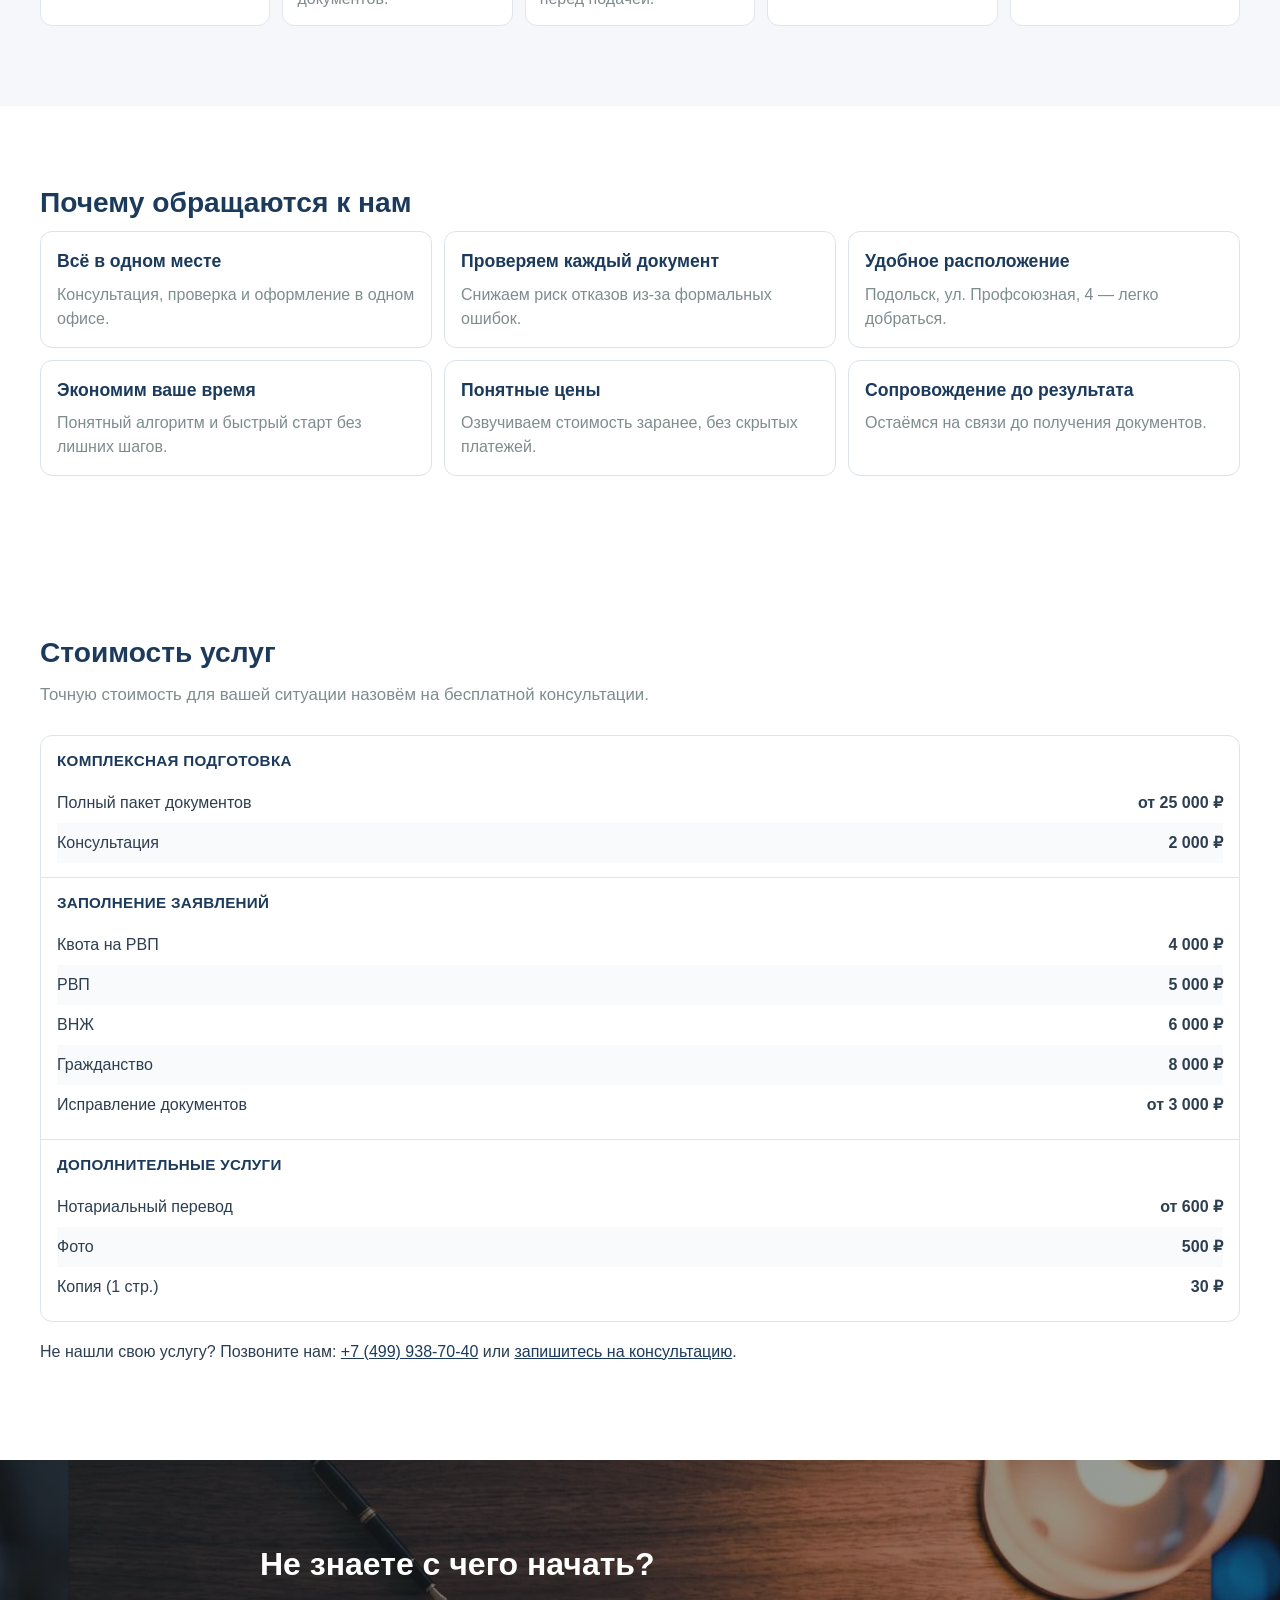
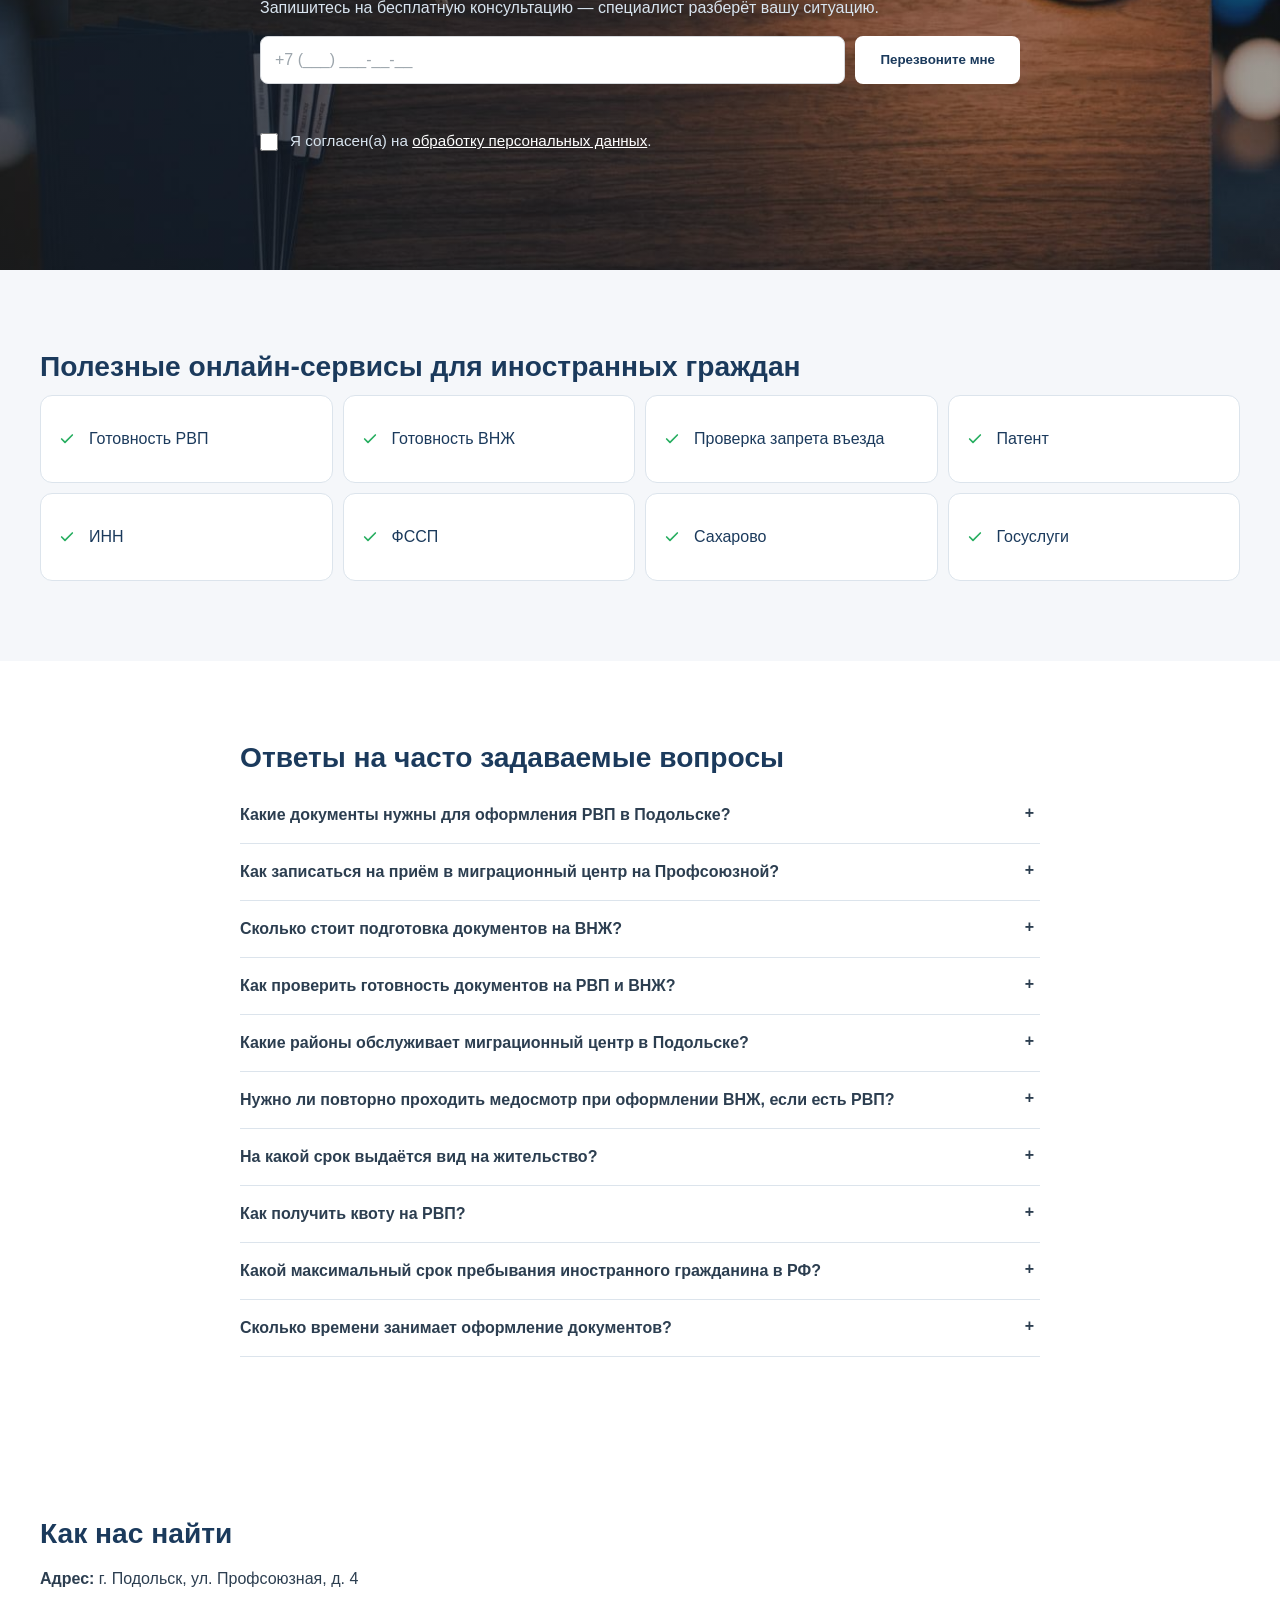
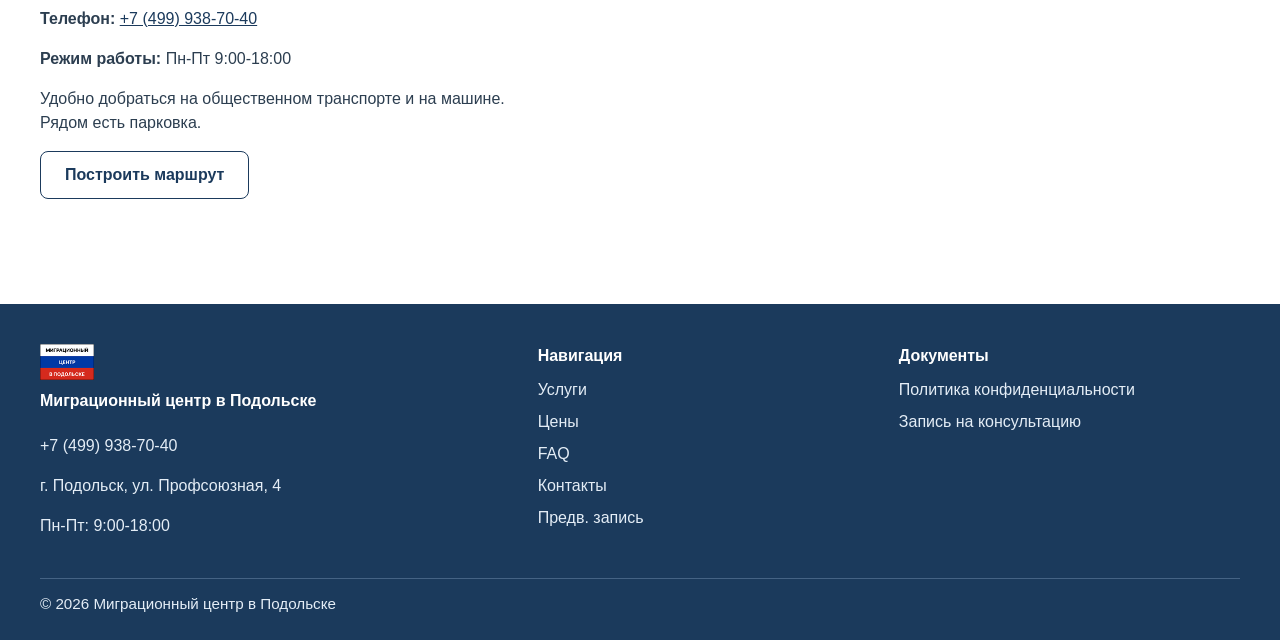
==== commit 778b948f: "Оптимизировать загрузку страниц и снизить блокировки рендера. Убрал блокирующую загрузку Google Font" ====
--- a/index.html
+++ b/index.html
@@ -7,12 +7,6 @@
     <meta
       name="description"
       content="Помогаем иностранным гражданам оформить РВП, ВНЖ и гражданство РФ в Подольске. Бесплатная консультация и сопровождение до результата."
-    >
-    <link rel="preconnect" href="https://fonts.googleapis.com">
-    <link rel="preconnect" href="https://fonts.gstatic.com" crossorigin>
-    <link
-      href="https://fonts.googleapis.com/css2?family=Inter:wght@400;500;600;700;800&display=swap"
-      rel="stylesheet"
     >
     <link rel="icon" href="./favicon-32.png" sizes="32x32" type="image/png">
     <link rel="apple-touch-icon" href="./favicon.png" sizes="180x180">
@@ -113,17 +107,17 @@
           </p>
           <div class="services-grid">
             <article class="card reveal">
-              <img class="card__photo" src="./images/service-rvp.jpg" alt="Документы для оформления РВП" loading="lazy" decoding="async" width="1200" height="670">
+              <img class="card__photo" src="./images/service-rvp.jpg" alt="Документы для оформления РВП" loading="lazy" decoding="async" width="700" height="391">
               <h3>РВП</h3>
               <p>Подготовка документов, проверка пакета и сопровождение на подачу.</p>
             </article>
             <article class="card reveal">
-              <img class="card__photo" src="./images/service-vnzh.jpg" alt="Консультация по оформлению ВНЖ" loading="lazy" decoding="async" width="1200" height="670">
+              <img class="card__photo" src="./images/service-vnzh.jpg" alt="Консультация по оформлению ВНЖ" loading="lazy" decoding="async" width="700" height="391">
               <h3>ВНЖ</h3>
               <p>Оформление вида на жительство без ошибок и лишних визитов.</p>
             </article>
             <article class="card reveal">
-              <img class="card__photo" src="./images/service-citizenship.jpg" alt="Подготовка документов на гражданство РФ" loading="lazy" decoding="async" width="1200" height="670">
+              <img class="card__photo" src="./images/service-citizenship.jpg" alt="Подготовка документов на гражданство РФ" loading="lazy" decoding="async" width="700" height="391">
               <h3>Гражданство РФ</h3>
               <p>Сопровождение до результата с учетом вашей конкретной ситуации.</p>
             </article>
@@ -513,10 +507,14 @@
         })(window, document, "ct", "g7n9ttjo");
       }
 
+      function scheduleThirdPartyAnalytics() {
+        setTimeout(initThirdPartyAnalytics, 3500);
+      }
+
       if (document.readyState === "complete") {
-        setTimeout(initThirdPartyAnalytics, 1);
+        scheduleThirdPartyAnalytics();
       } else {
-        window.addEventListener("load", initThirdPartyAnalytics, { once: true });
+        window.addEventListener("load", scheduleThirdPartyAnalytics, { once: true });
       }
     </script>
     <noscript>
@@ -530,6 +528,6 @@
     </noscript>
     <!-- /Yandex.Metrika counter -->
 
-    <script src="./script.js"></script>
+    <script src="./script.js" defer></script>
   </body>
 </html>
--- a/styles.css
+++ b/styles.css
@@ -24,7 +24,7 @@
 
 body {
   margin: 0;
-  font-family: "Inter", sans-serif;
+  font-family: -apple-system, BlinkMacSystemFont, "Segoe UI", Roboto, Arial, sans-serif;
   background: var(--bg);
   color: var(--text-primary);
   line-height: 1.5;
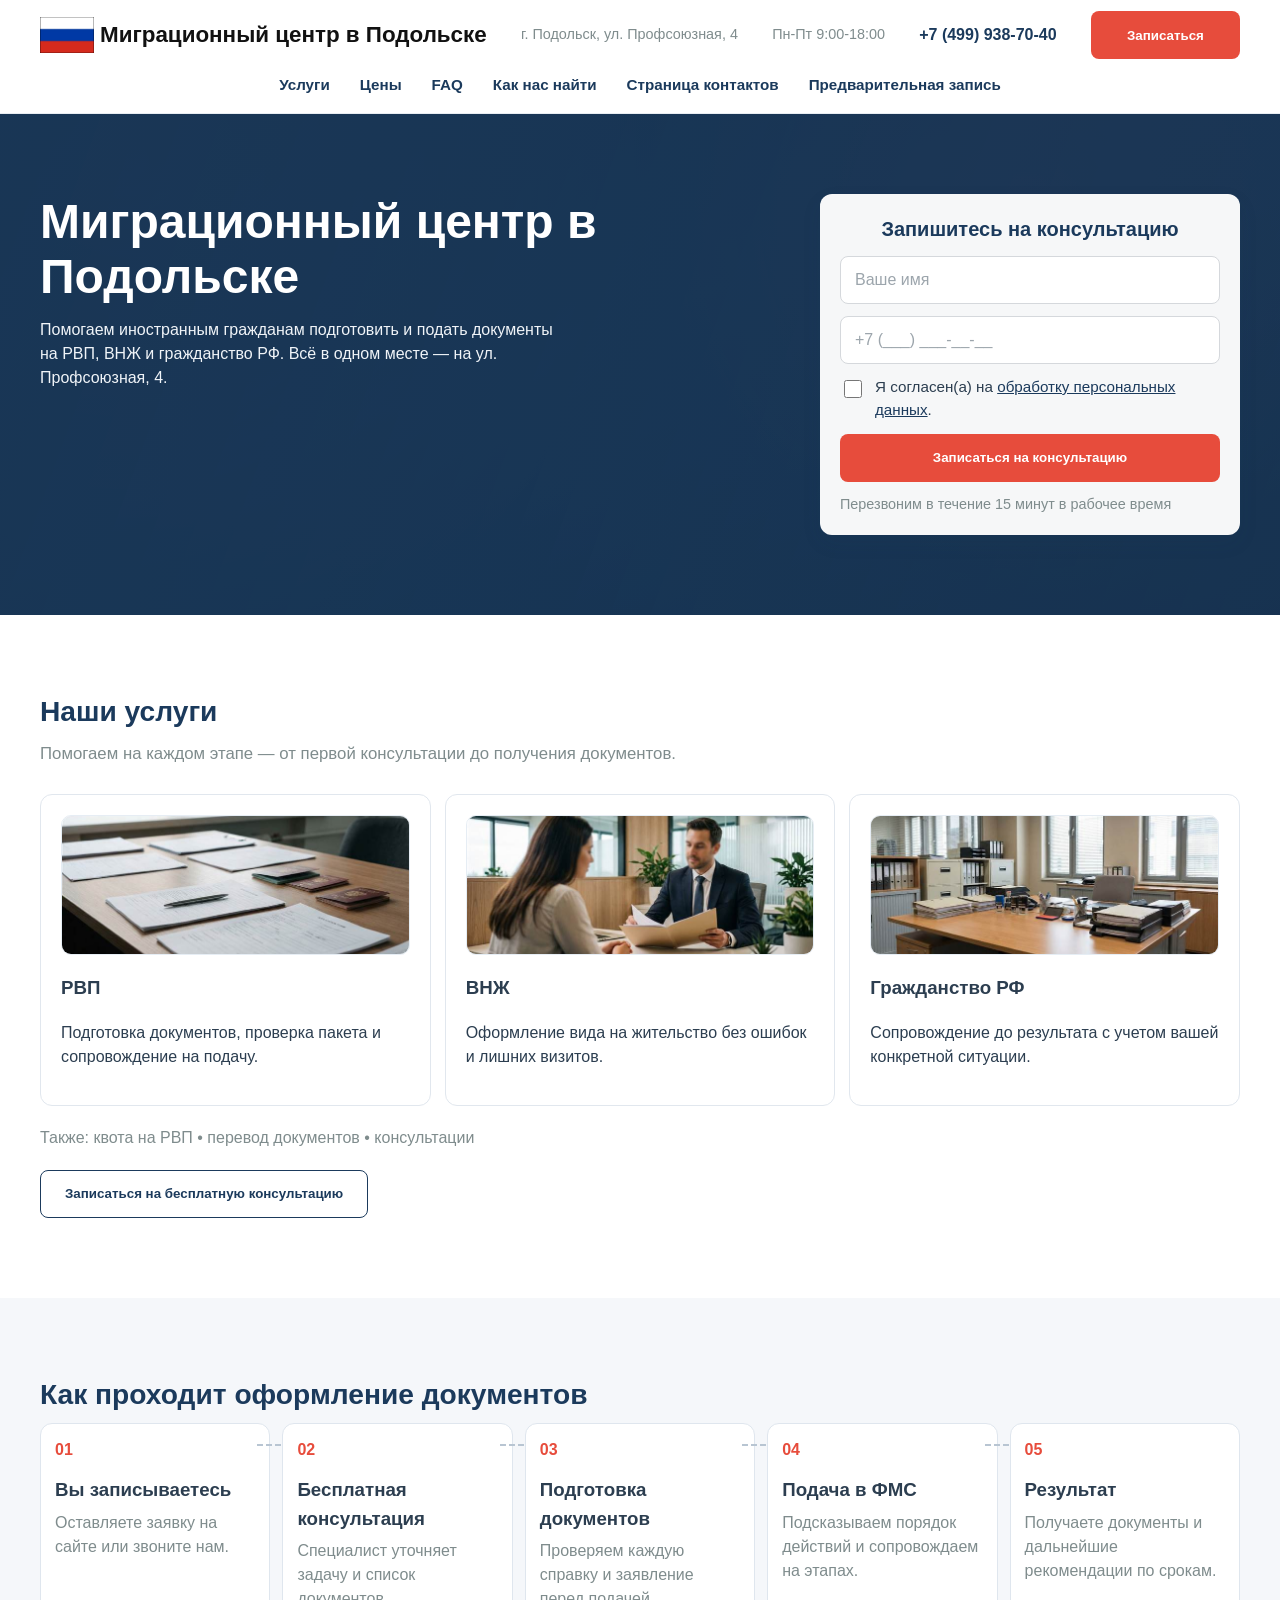
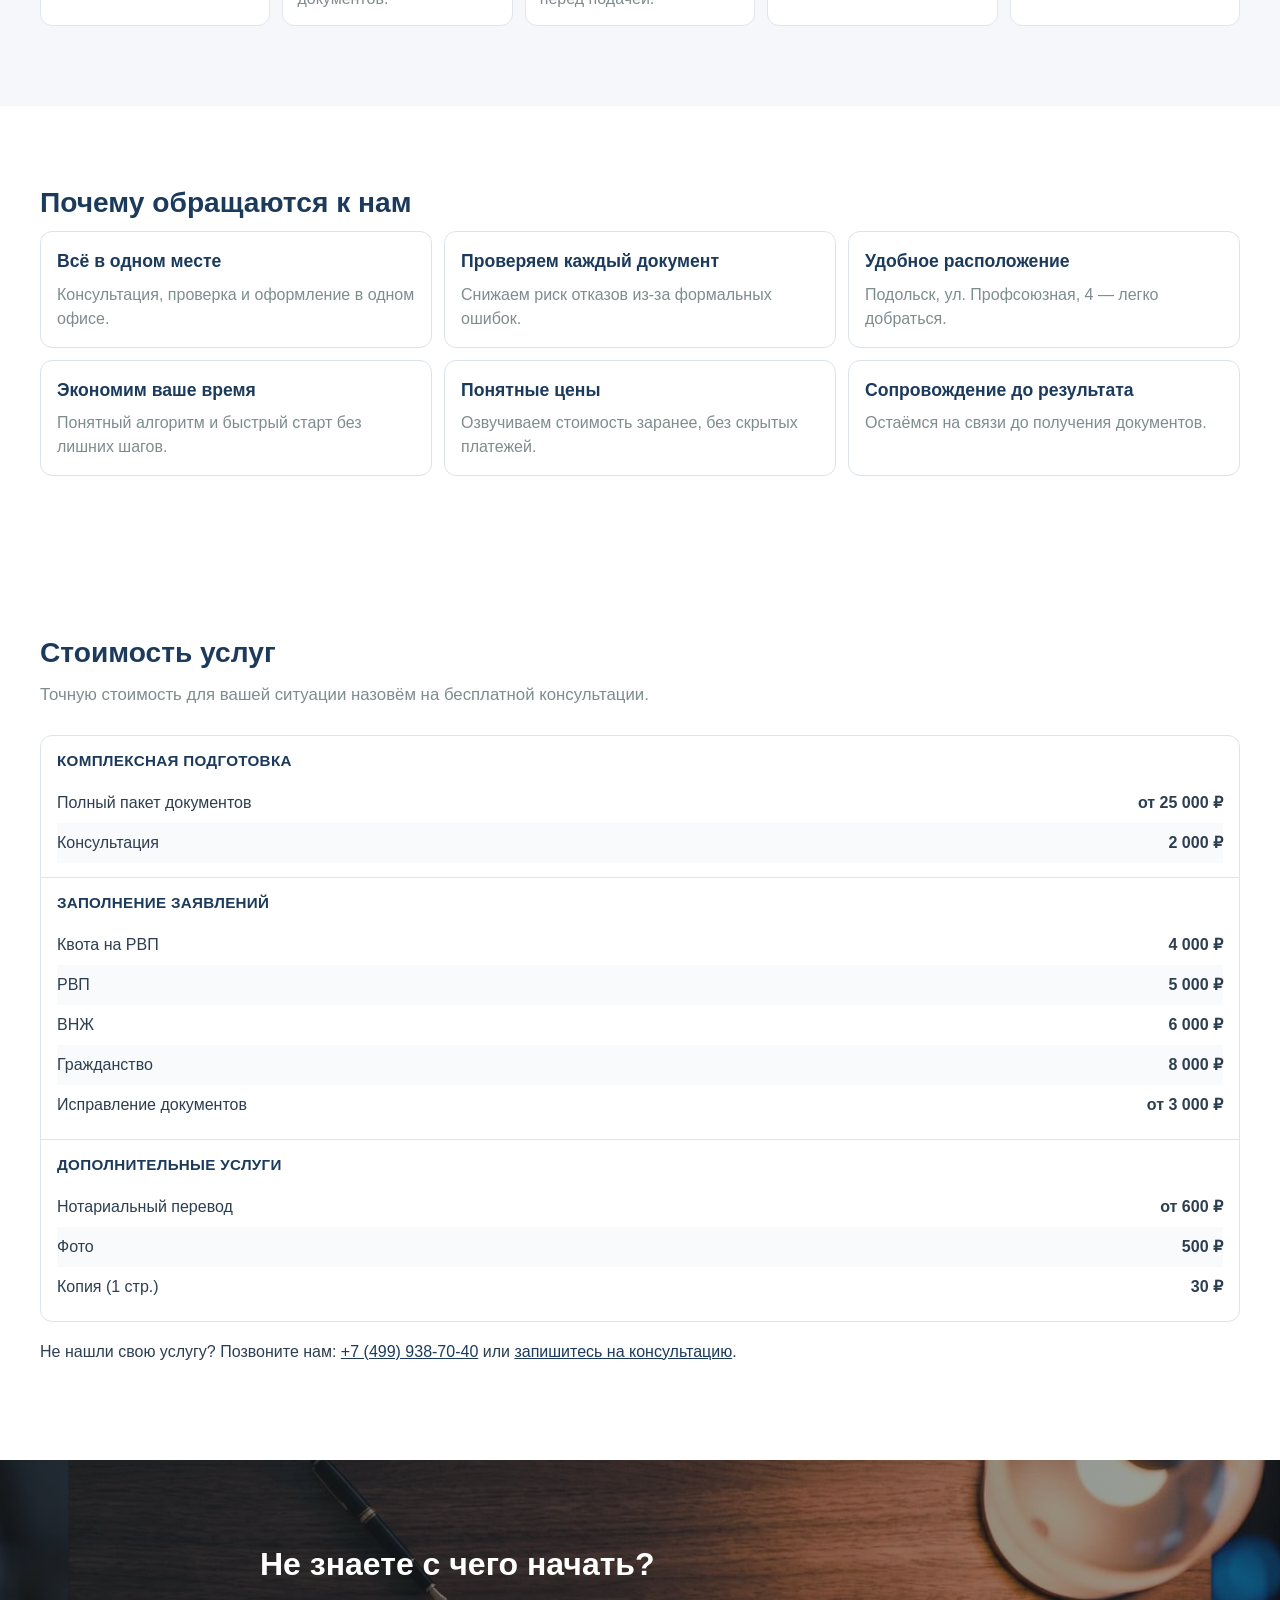
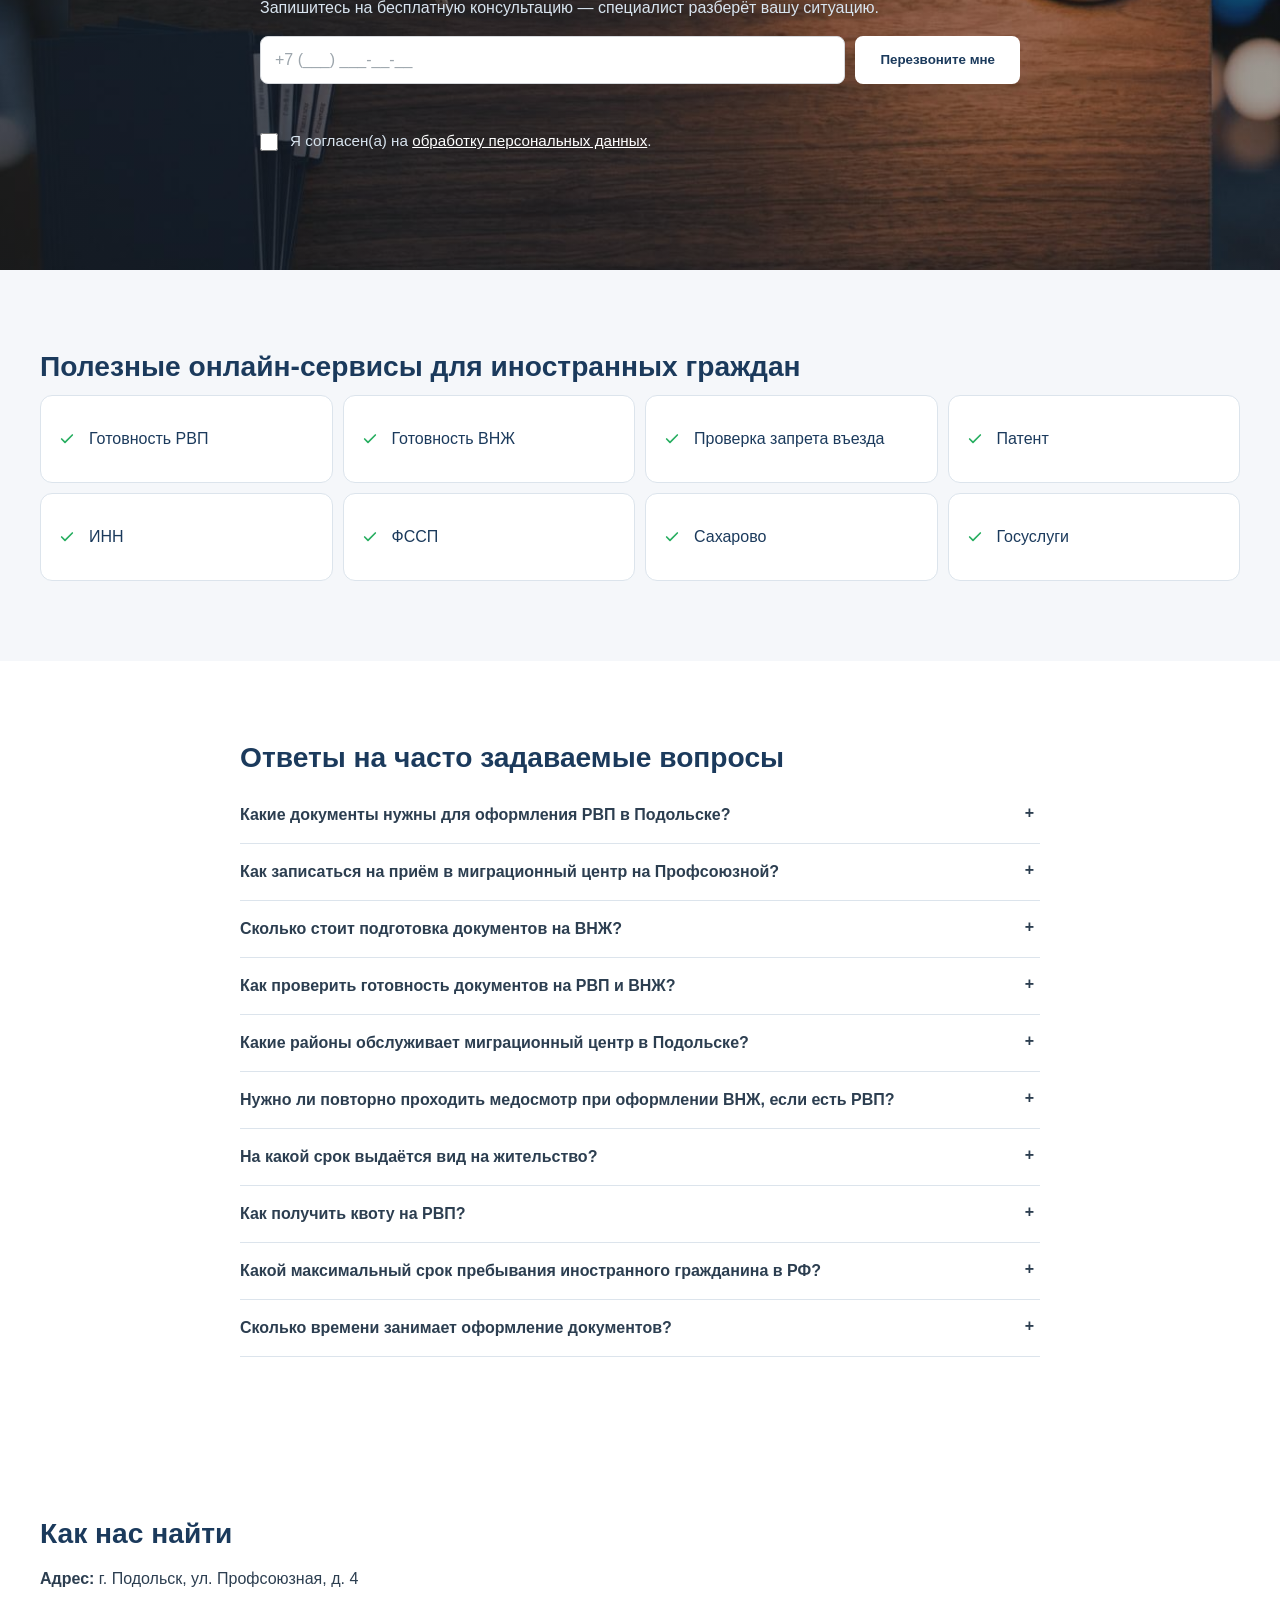
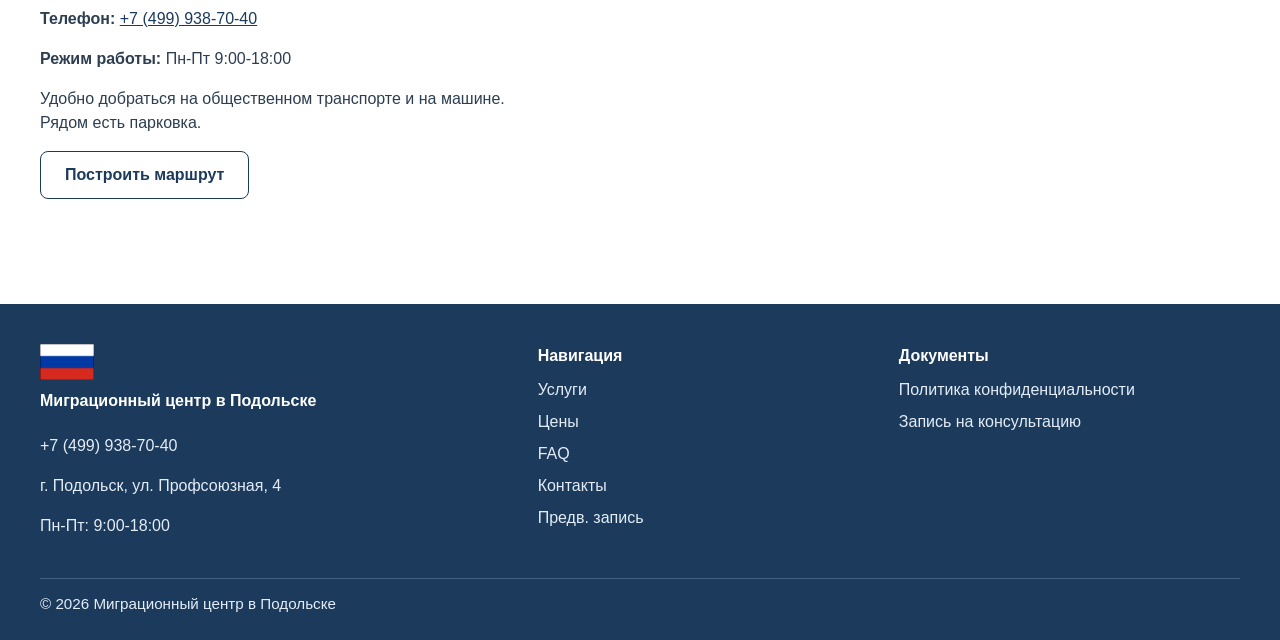
==== commit 6c1b0856: "Оставить на сайте только счётчик Яндекс.Метрики 105911139. Убирает инициализацию счётчика 108195351 " ====
--- a/index.html
+++ b/index.html
@@ -428,9 +428,9 @@
       </div>
     </div>
 
-    <!-- Yandex.Metrika + Calltouch (deferred until page load) -->
+    <!-- Yandex.Metrika + Calltouch -->
     <script>
-      function initThirdPartyAnalytics() {
+      function initYandexMetrika() {
         (function (m, e, t, r, i, k, a) {
           m[i] =
             m[i] ||
@@ -448,18 +448,7 @@
             (k.async = 1),
             (k.src = r),
             a.parentNode.insertBefore(k, a);
-        })(window, document, "script", "https://mc.yandex.ru/metrika/tag.js?id=108195351", "ym");
-
-        ym(108195351, "init", {
-          ssr: true,
-          webvisor: true,
-          clickmap: true,
-          ecommerce: "dataLayer",
-          referrer: document.referrer,
-          url: location.href,
-          accurateTrackBounce: true,
-          trackLinks: true,
-        });
+        })(window, document, "script", "https://mc.yandex.ru/metrika/tag.js?id=105911139", "ym");
 
         ym(105911139, "init", {
           ssr: true,
@@ -471,7 +460,9 @@
           accurateTrackBounce: true,
           trackLinks: true,
         });
-
+      }
+
+      function initCalltouch() {
         (function (w, d, n, c) {
           w.CalltouchDataObject = n;
           w[n] = function () {
@@ -507,20 +498,18 @@
         })(window, document, "ct", "g7n9ttjo");
       }
 
-      function scheduleThirdPartyAnalytics() {
-        setTimeout(initThirdPartyAnalytics, 3500);
+      if (document.readyState === "loading") {
+        document.addEventListener("DOMContentLoaded", initCalltouch, { once: true });
+      } else {
+        initCalltouch();
       }
 
-      if (document.readyState === "complete") {
-        scheduleThirdPartyAnalytics();
-      } else {
-        window.addEventListener("load", scheduleThirdPartyAnalytics, { once: true });
-      }
+      initYandexMetrika();
     </script>
     <noscript>
       <div>
         <img
-          src="https://mc.yandex.ru/watch/108195351"
+          src="https://mc.yandex.ru/watch/105911139"
           style="position: absolute; left: -9999px"
           alt=""
         />
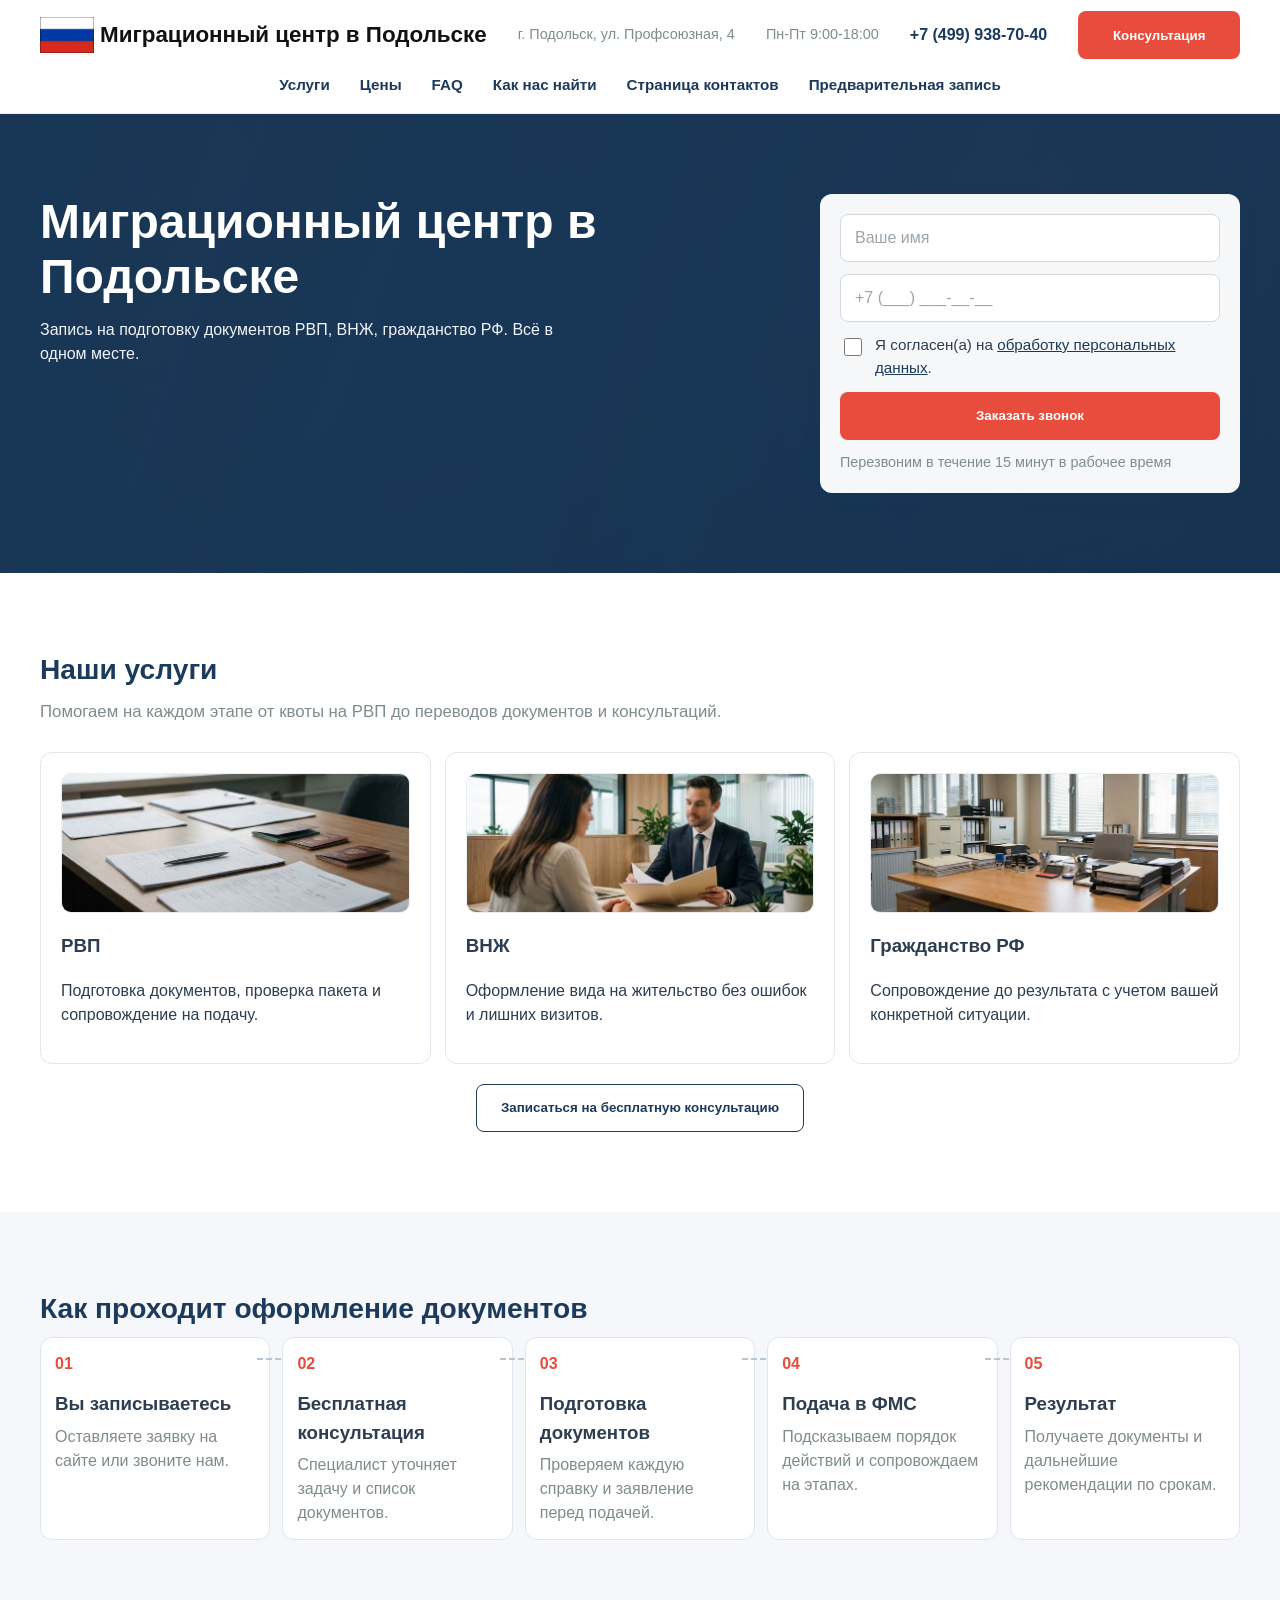
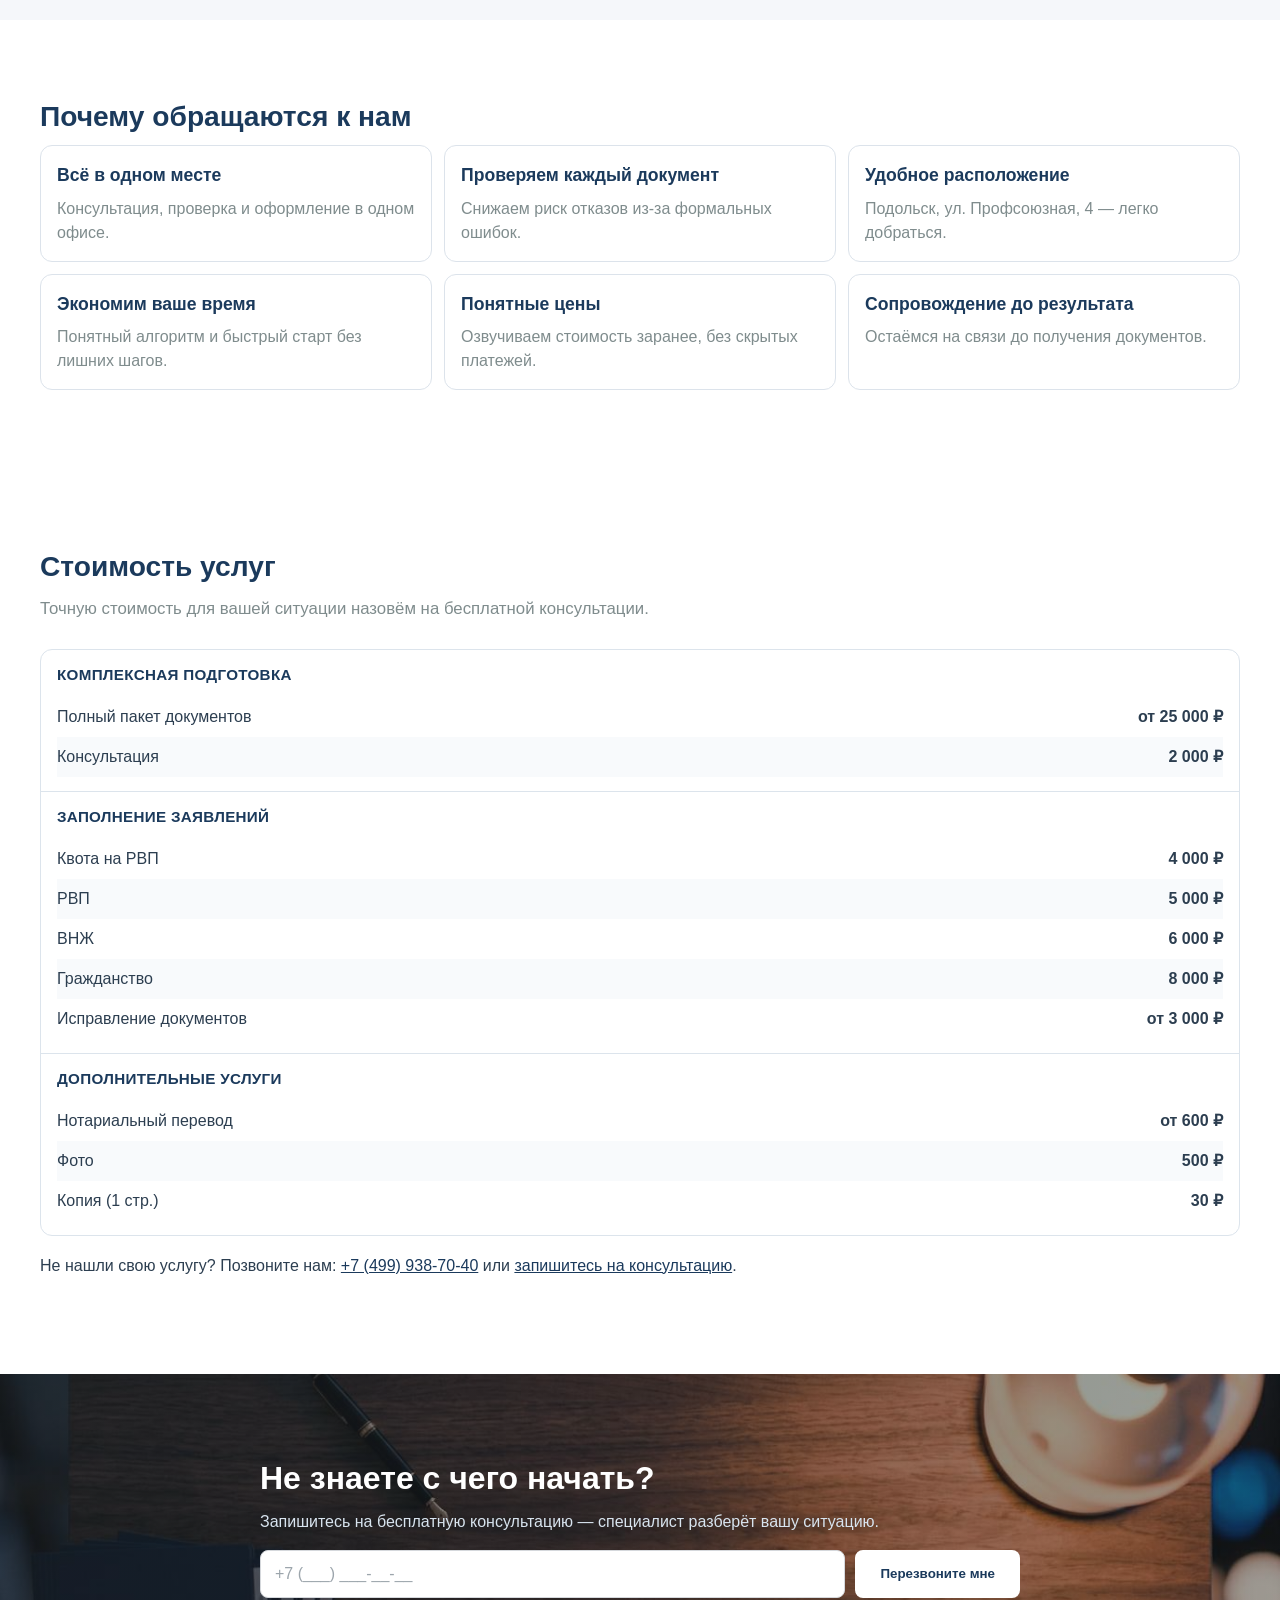
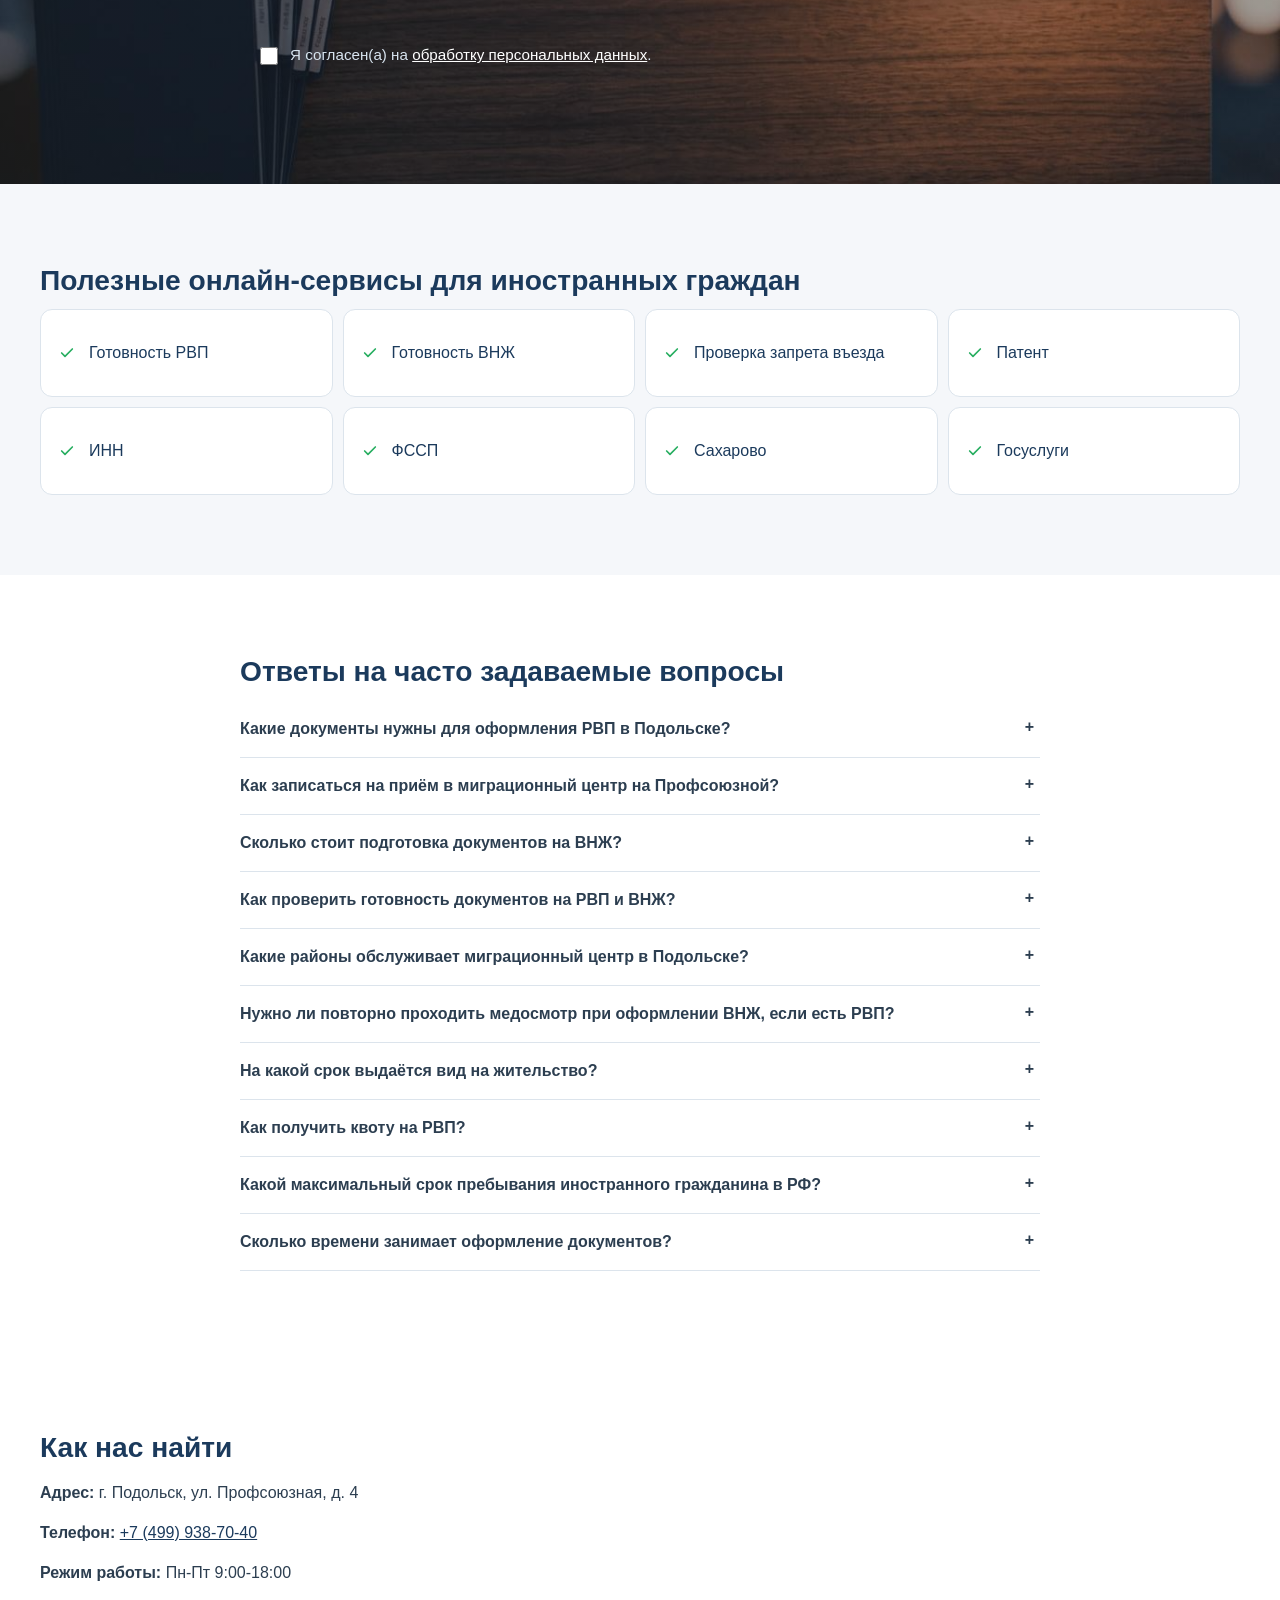
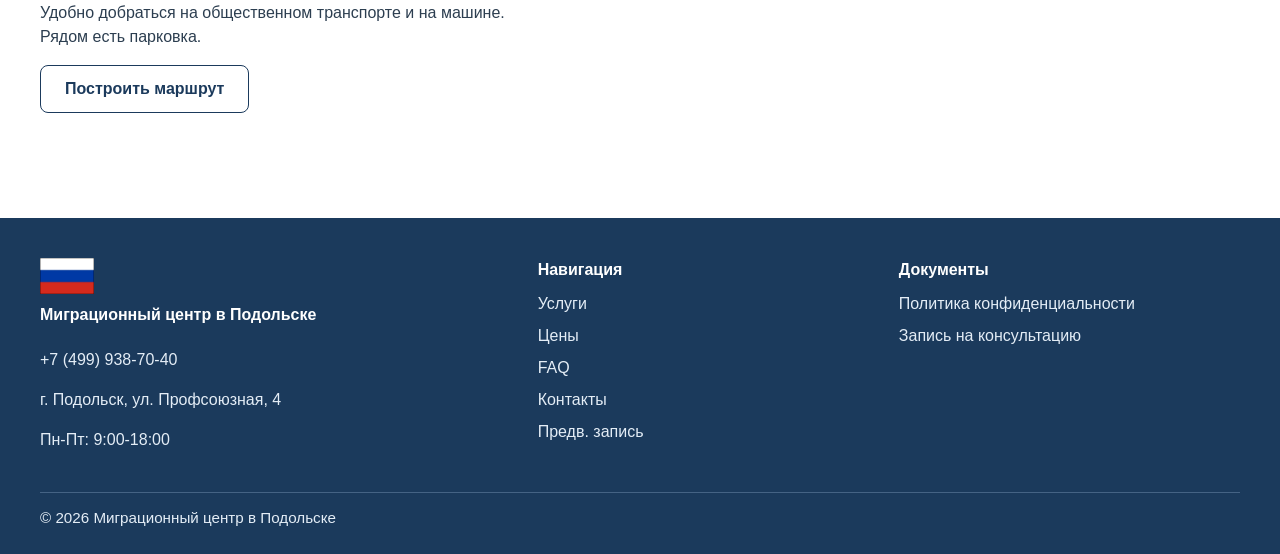
==== commit ed139560: "Контент и UI: hero, услуги, шапка; форма hero без заголовка, кнопка «Заказать звонок» Made-with: Cur" ====
--- a/index.html
+++ b/index.html
@@ -25,7 +25,7 @@
         <p class="header__worktime">Пн-Пт 9:00-18:00</p>
         <a class="header__phone" href="tel:+74999387040">+7&nbsp;(499)&nbsp;938&#8209;70&#8209;40</a>
         <button type="button" class="btn btn--primary header__cta js-open-consultation-modal">
-          Записаться
+          Консультация
         </button>
         <button class="header__menu-button" type="button" aria-expanded="false" aria-controls="mobile-nav">
           <span aria-hidden="true">☰</span>
@@ -55,7 +55,7 @@
       </div>
       <div class="mobile-sticky-cta">
         <a href="tel:+74999387040">Позвонить</a>
-        <button type="button" class="js-open-consultation-modal">Записаться</button>
+        <button type="button" class="js-open-consultation-modal">Консультация</button>
       </div>
     </header>
 
@@ -66,12 +66,10 @@
           <div class="hero__text reveal">
             <h1>Миграционный центр в Подольске</h1>
             <p>
-              Помогаем иностранным гражданам подготовить и подать документы на РВП, ВНЖ и гражданство РФ.
-              Всё в одном месте — на ул. Профсоюзная, 4.
+              Запись на подготовку документов РВП, ВНЖ, гражданство РФ. Всё в одном месте.
             </p>
           </div>
-          <form class="lead-form js-lead-form reveal" id="lead-form" novalidate>
-            <h2 class="lead-form__title">Запишитесь на консультацию</h2>
+          <form class="lead-form js-lead-form reveal" id="lead-form" novalidate aria-label="Заказать звонок">
             <label class="field">
               <span>Имя</span>
               <input name="name" type="text" placeholder="Ваше имя" required>
@@ -90,7 +88,7 @@
               </label>
               <small class="field__error" aria-live="polite"></small>
             </div>
-            <button class="btn btn--primary btn--full" type="submit">Записаться на консультацию</button>
+            <button class="btn btn--primary btn--full" type="submit">Заказать звонок</button>
             <p class="lead-form__hint">Перезвоним в течение 15 минут в рабочее время</p>
             <p class="lead-form__success" role="status" hidden>
               Спасибо! Мы перезвоним в течение 15 минут.
@@ -103,7 +101,7 @@
         <div class="container">
           <h2 class="section__title reveal">Наши услуги</h2>
           <p class="section__subtitle reveal">
-            Помогаем на каждом этапе — от первой консультации до получения документов.
+            Помогаем на каждом этапе от квоты на РВП до переводов документов и консультаций.
           </p>
           <div class="services-grid">
             <article class="card reveal">
@@ -122,7 +120,6 @@
               <p>Сопровождение до результата с учетом вашей конкретной ситуации.</p>
             </article>
           </div>
-          <p class="services-extra reveal">Также: квота на РВП • перевод документов • консультации</p>
           <button class="btn btn--secondary reveal js-open-consultation-modal" type="button">
             Записаться на бесплатную консультацию
           </button>
--- a/styles.css
+++ b/styles.css
@@ -552,9 +552,12 @@
   background: #eef3f9;
 }
 
-.services-extra {
-  margin: 20px 0;
-  color: var(--text-secondary);
+#services .btn.js-open-consultation-modal {
+  display: flex;
+  margin-top: 20px;
+  margin-inline: auto;
+  width: fit-content;
+  max-width: 100%;
 }
 
 .timeline {
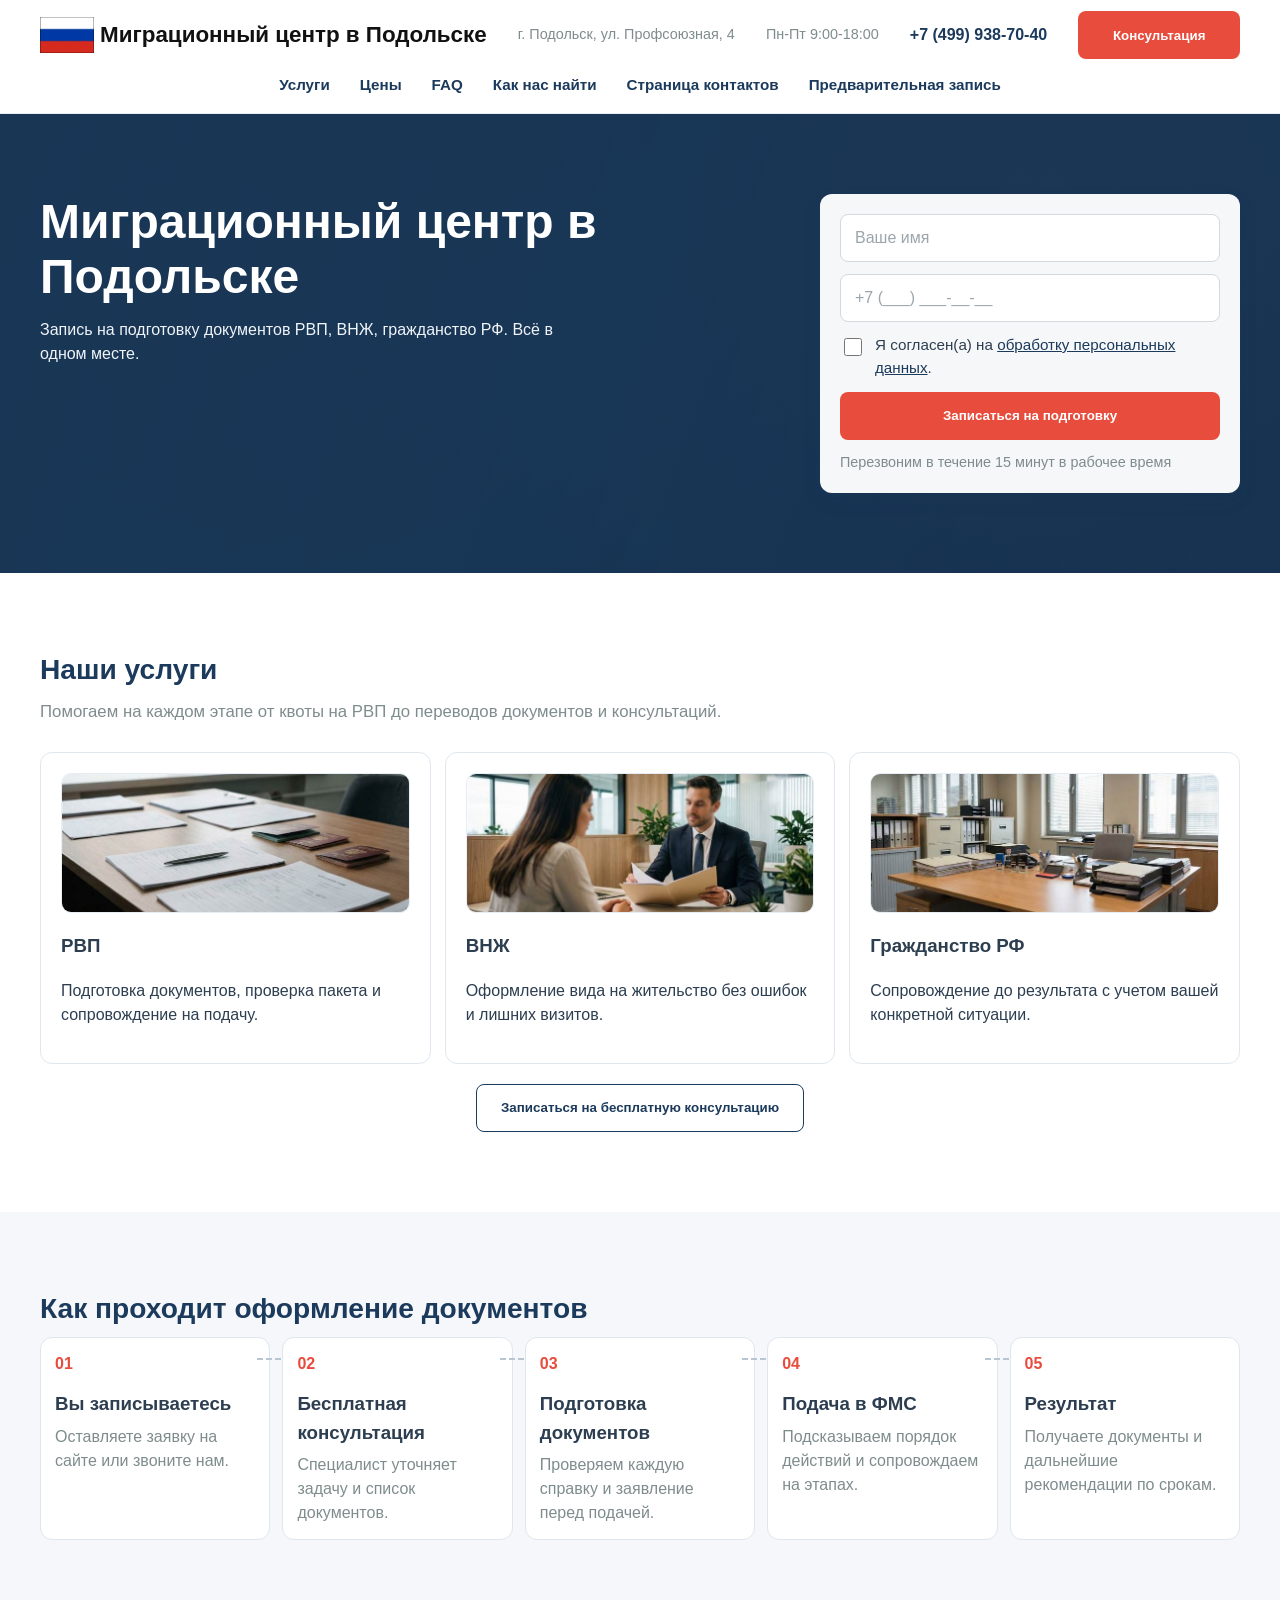
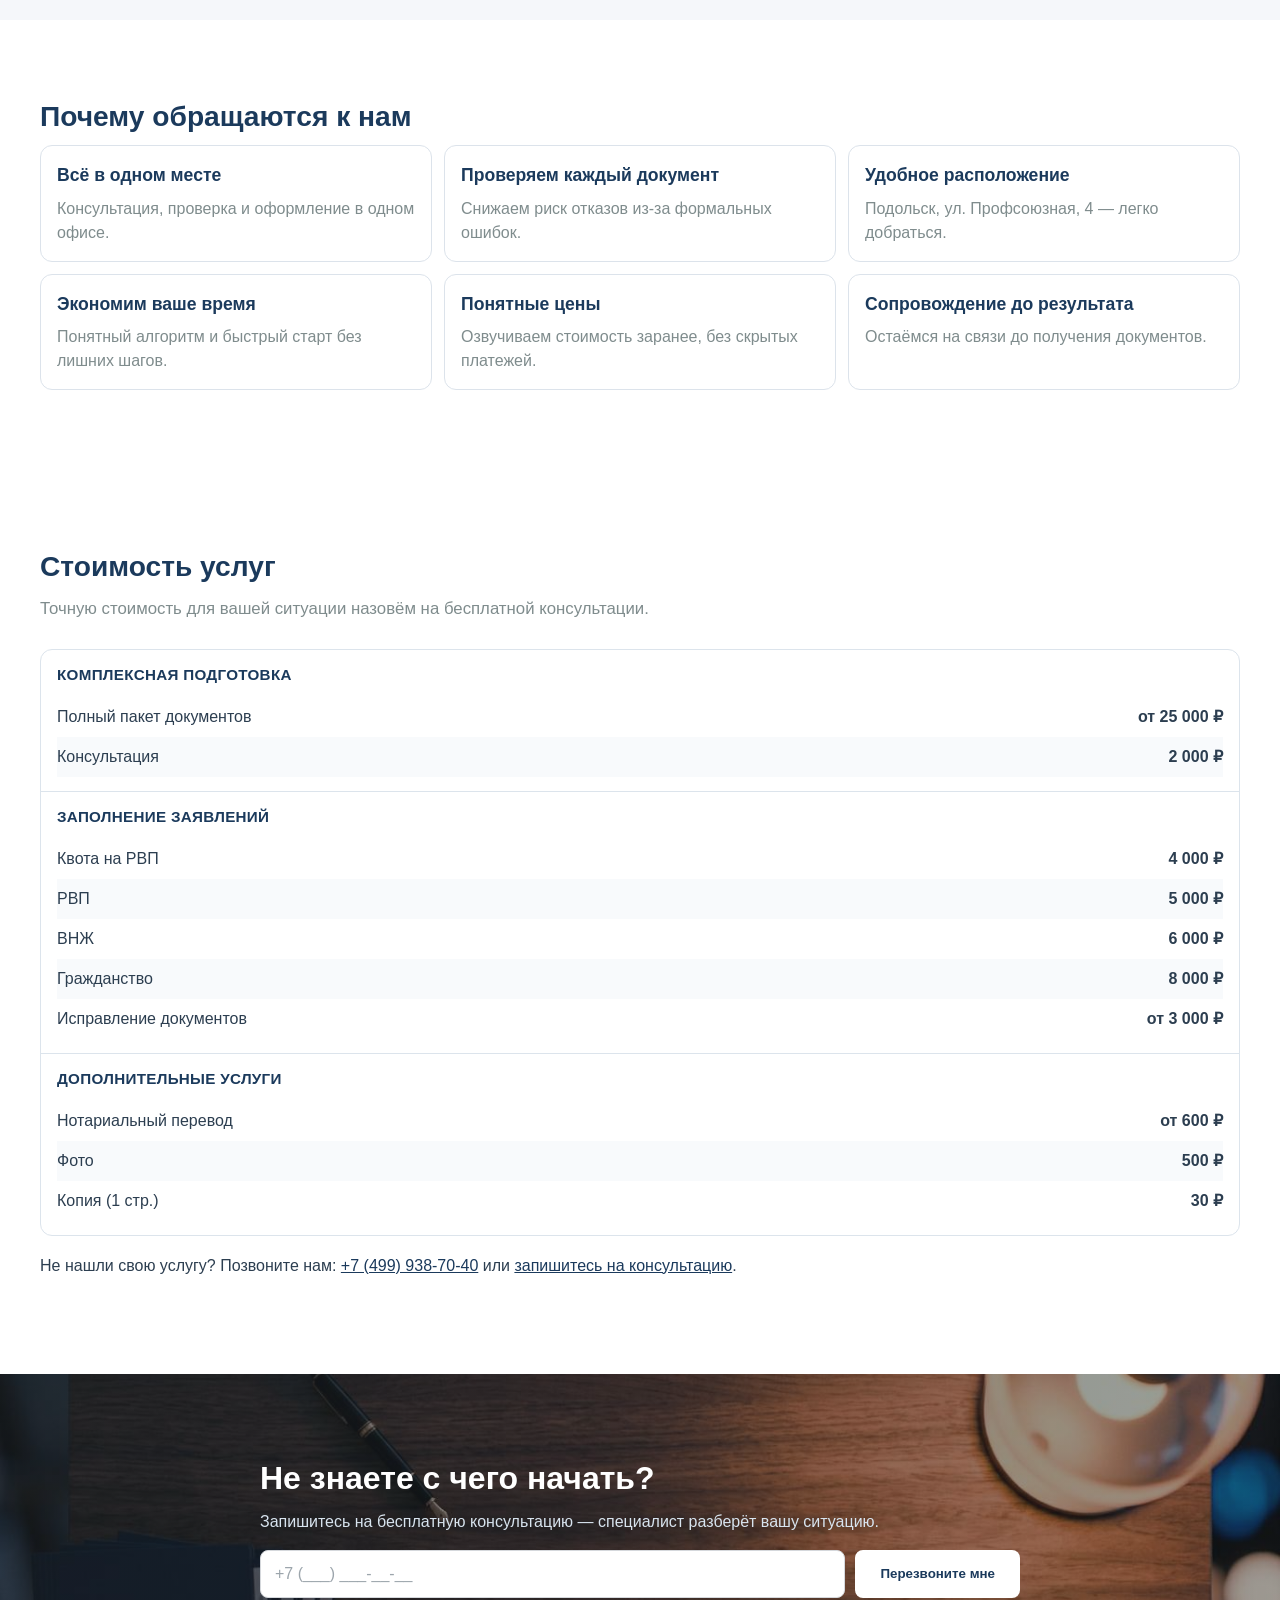
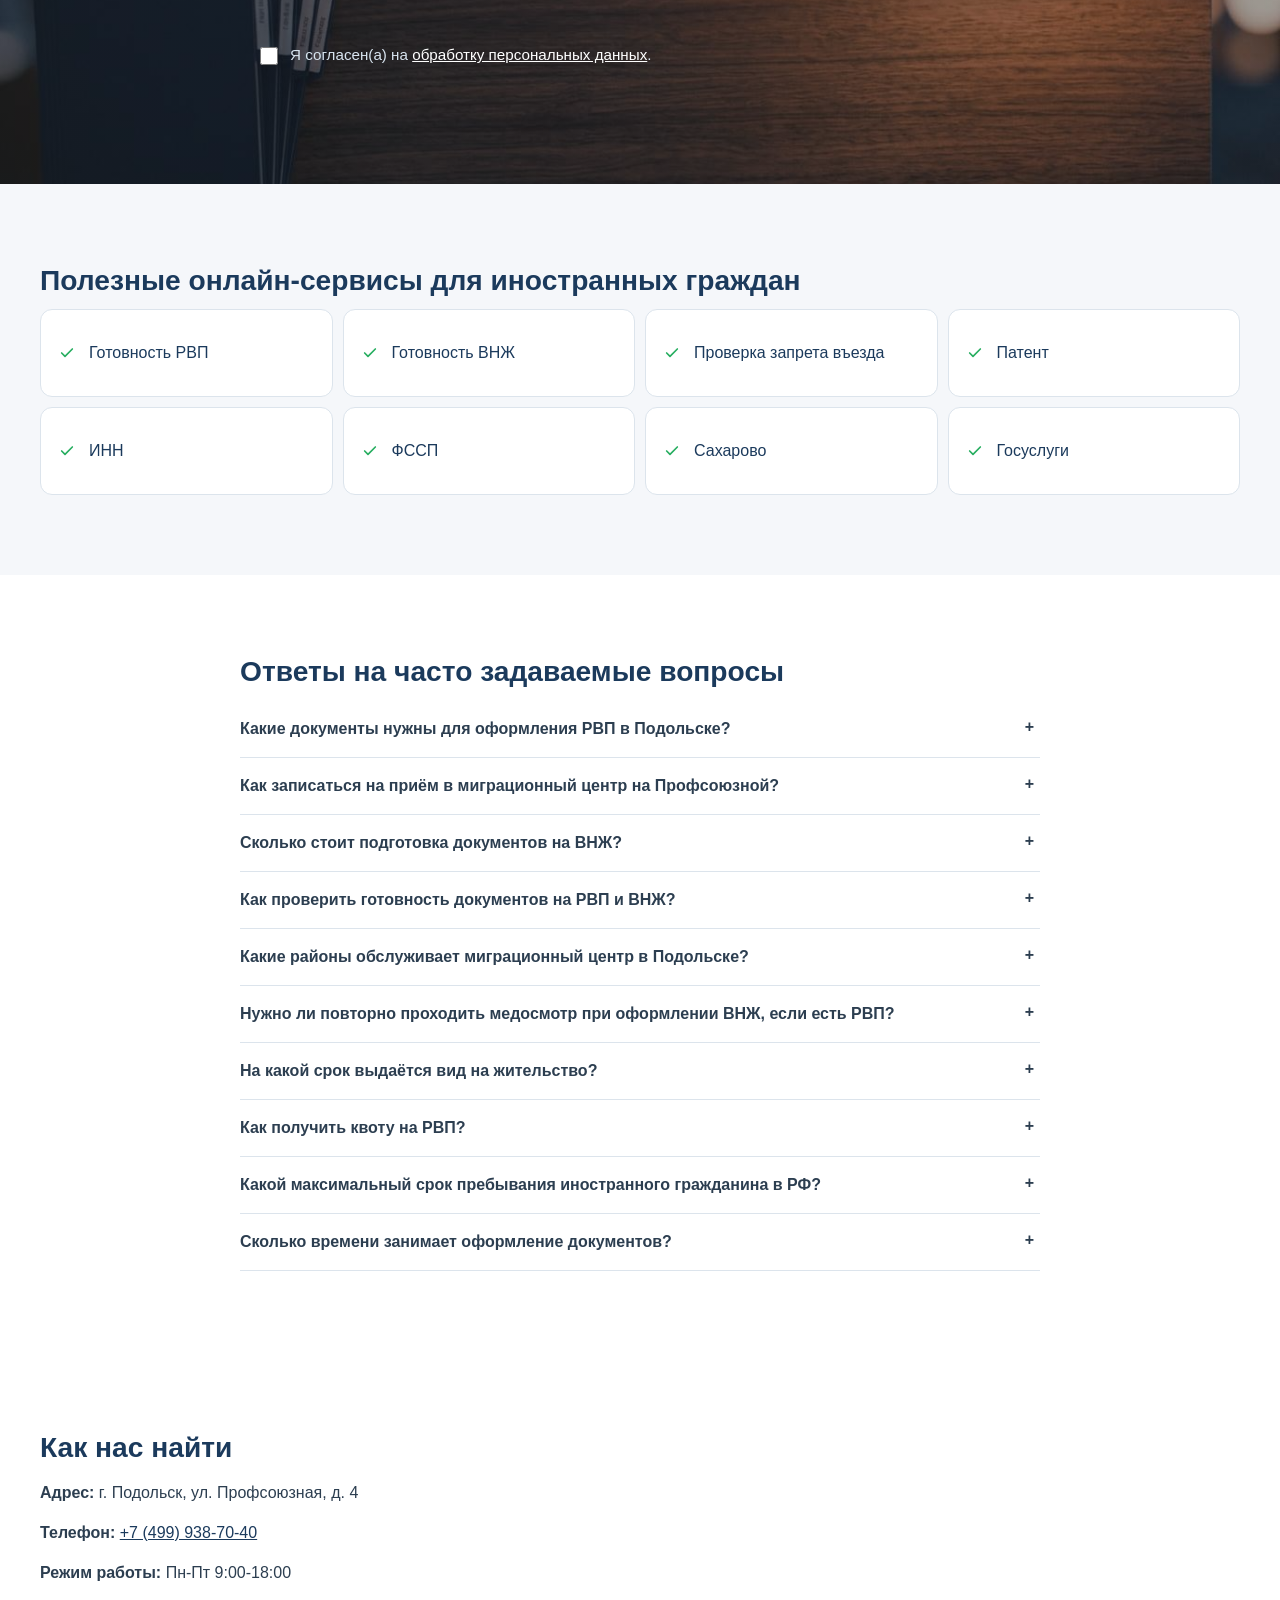
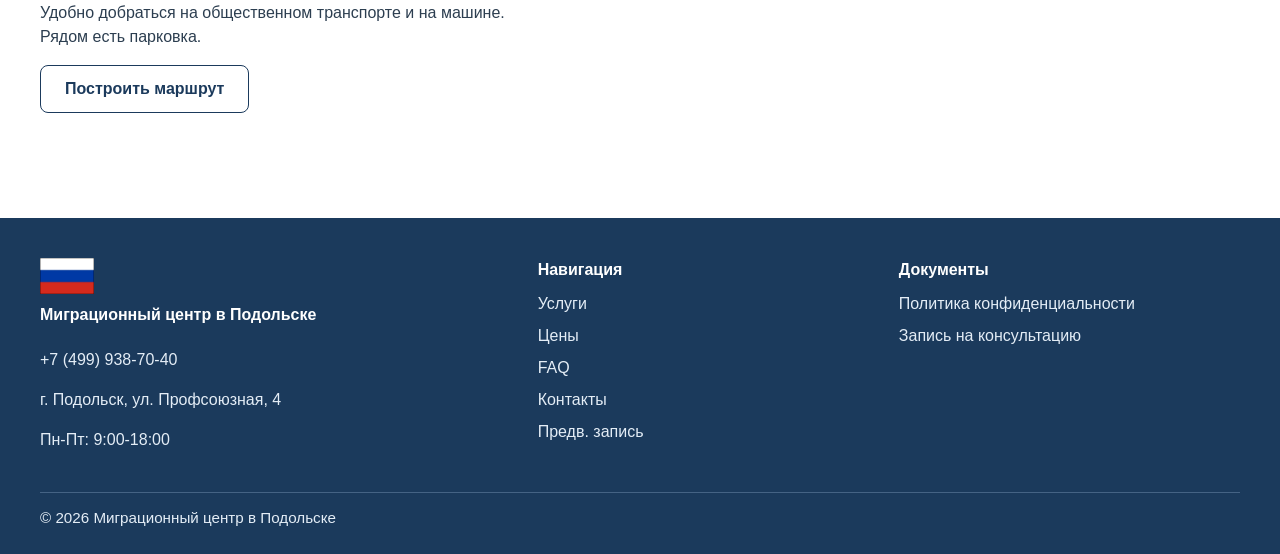
==== commit a37078cf: "Текст кнопки hero-формы: «Записаться на подготовку» Made-with: Cursor" ====
--- a/index.html
+++ b/index.html
@@ -69,7 +69,7 @@
               Запись на подготовку документов РВП, ВНЖ, гражданство РФ. Всё в одном месте.
             </p>
           </div>
-          <form class="lead-form js-lead-form reveal" id="lead-form" novalidate aria-label="Заказать звонок">
+          <form class="lead-form js-lead-form reveal" id="lead-form" novalidate aria-label="Записаться на подготовку">
             <label class="field">
               <span>Имя</span>
               <input name="name" type="text" placeholder="Ваше имя" required>
@@ -88,7 +88,7 @@
               </label>
               <small class="field__error" aria-live="polite"></small>
             </div>
-            <button class="btn btn--primary btn--full" type="submit">Заказать звонок</button>
+            <button class="btn btn--primary btn--full" type="submit">Записаться на подготовку</button>
             <p class="lead-form__hint">Перезвоним в течение 15 минут в рабочее время</p>
             <p class="lead-form__success" role="status" hidden>
               Спасибо! Мы перезвоним в течение 15 минут.
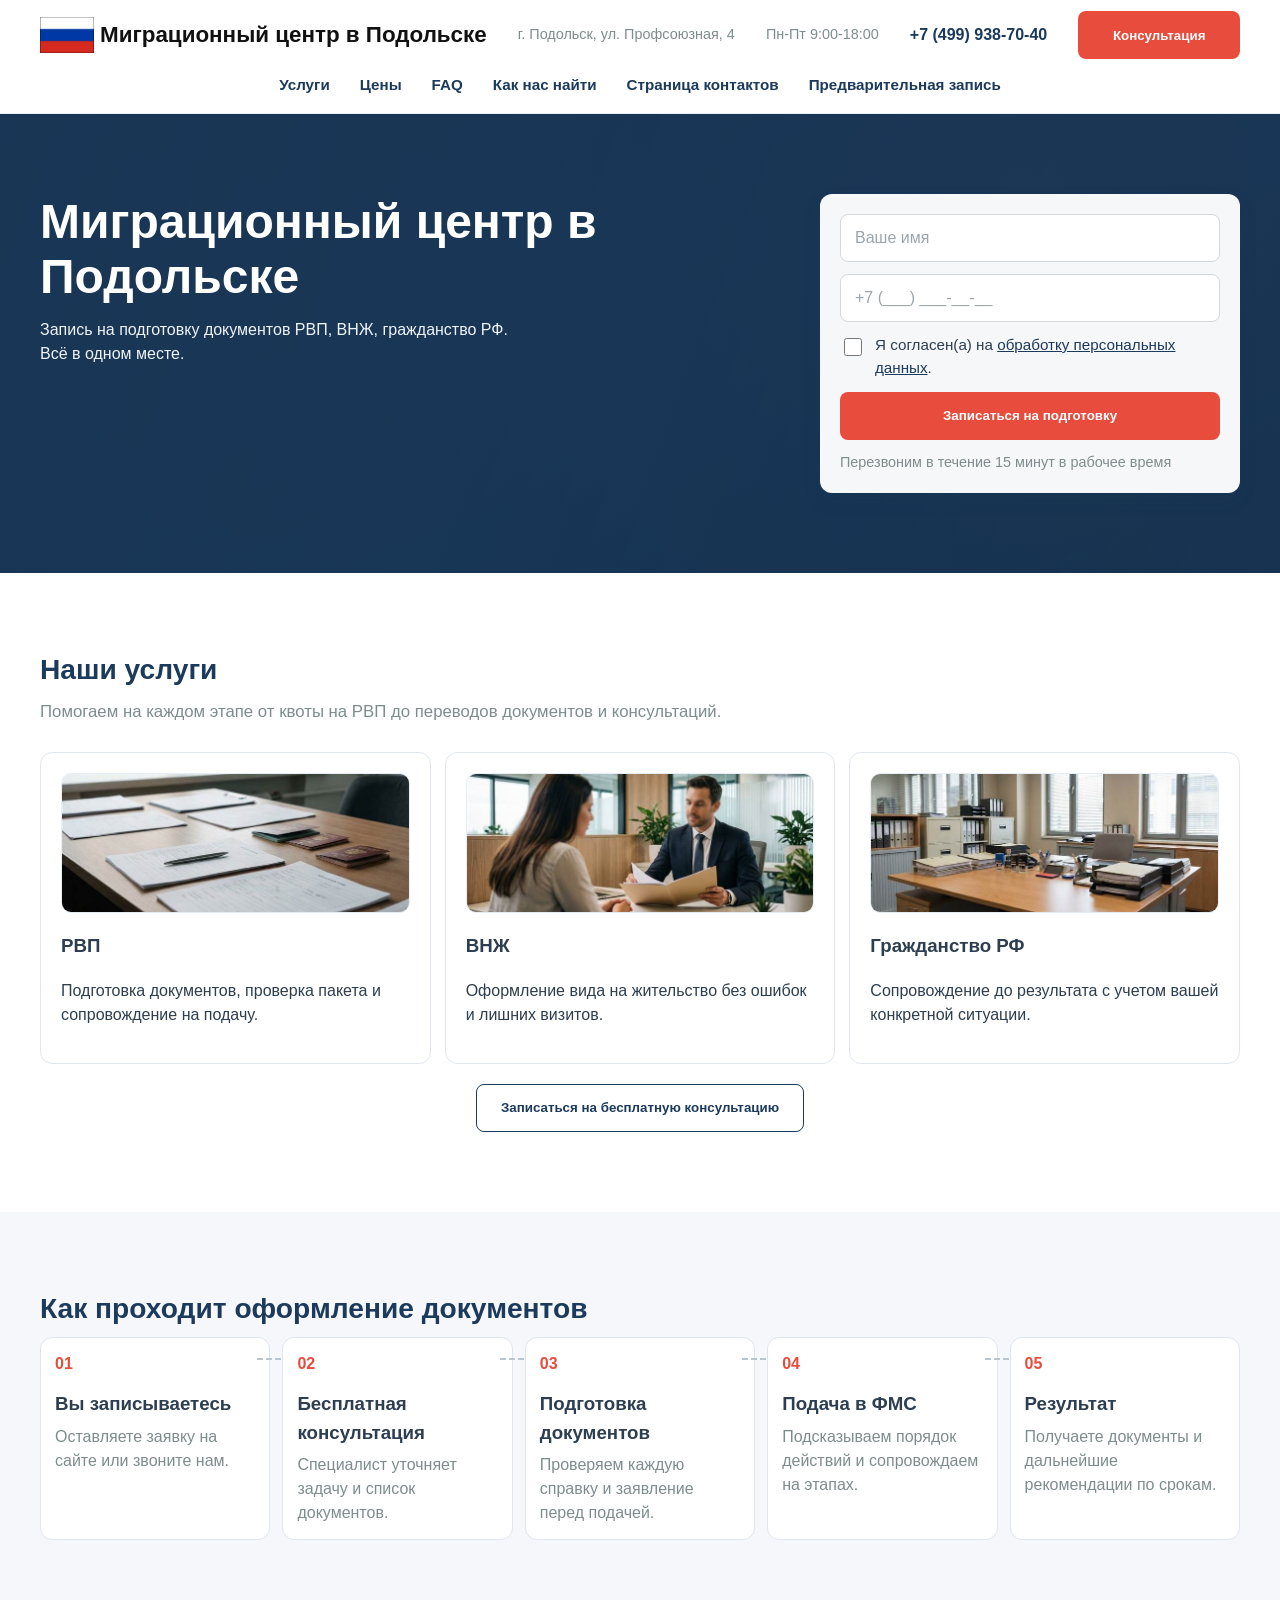
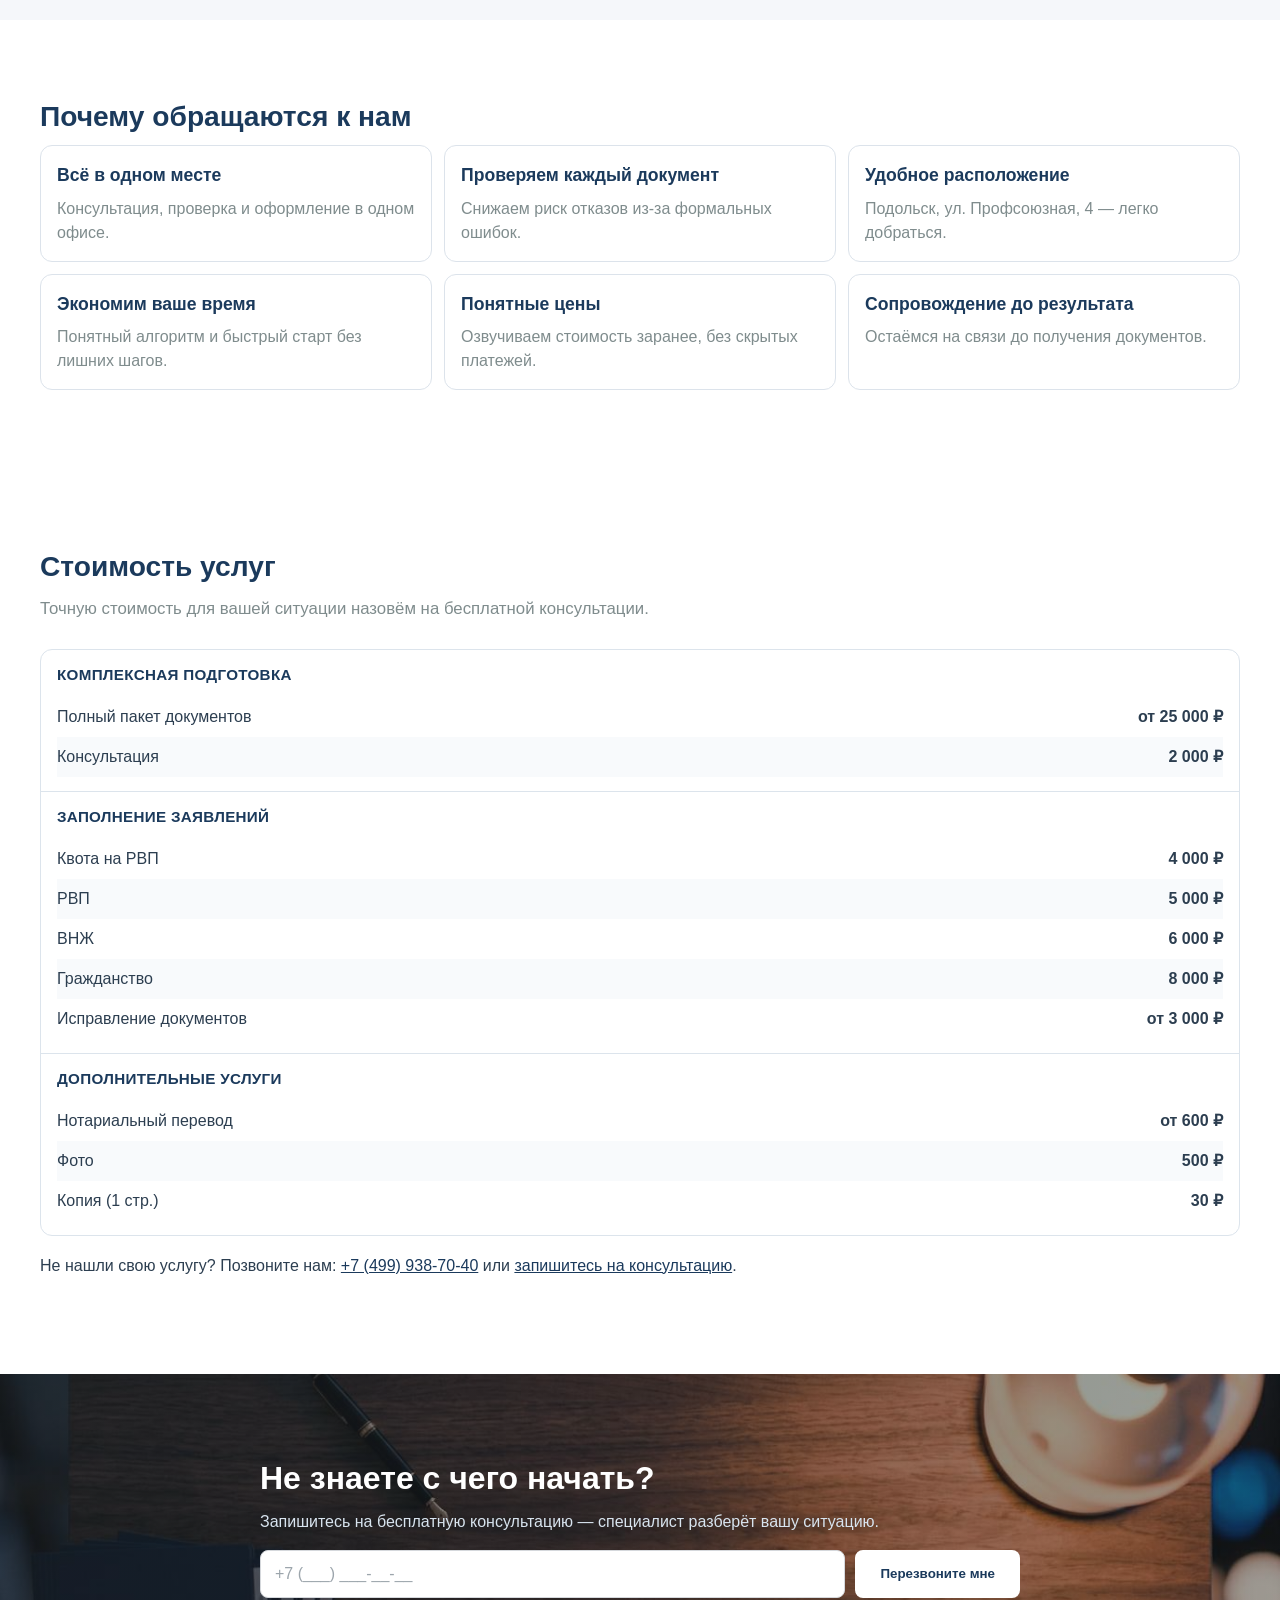
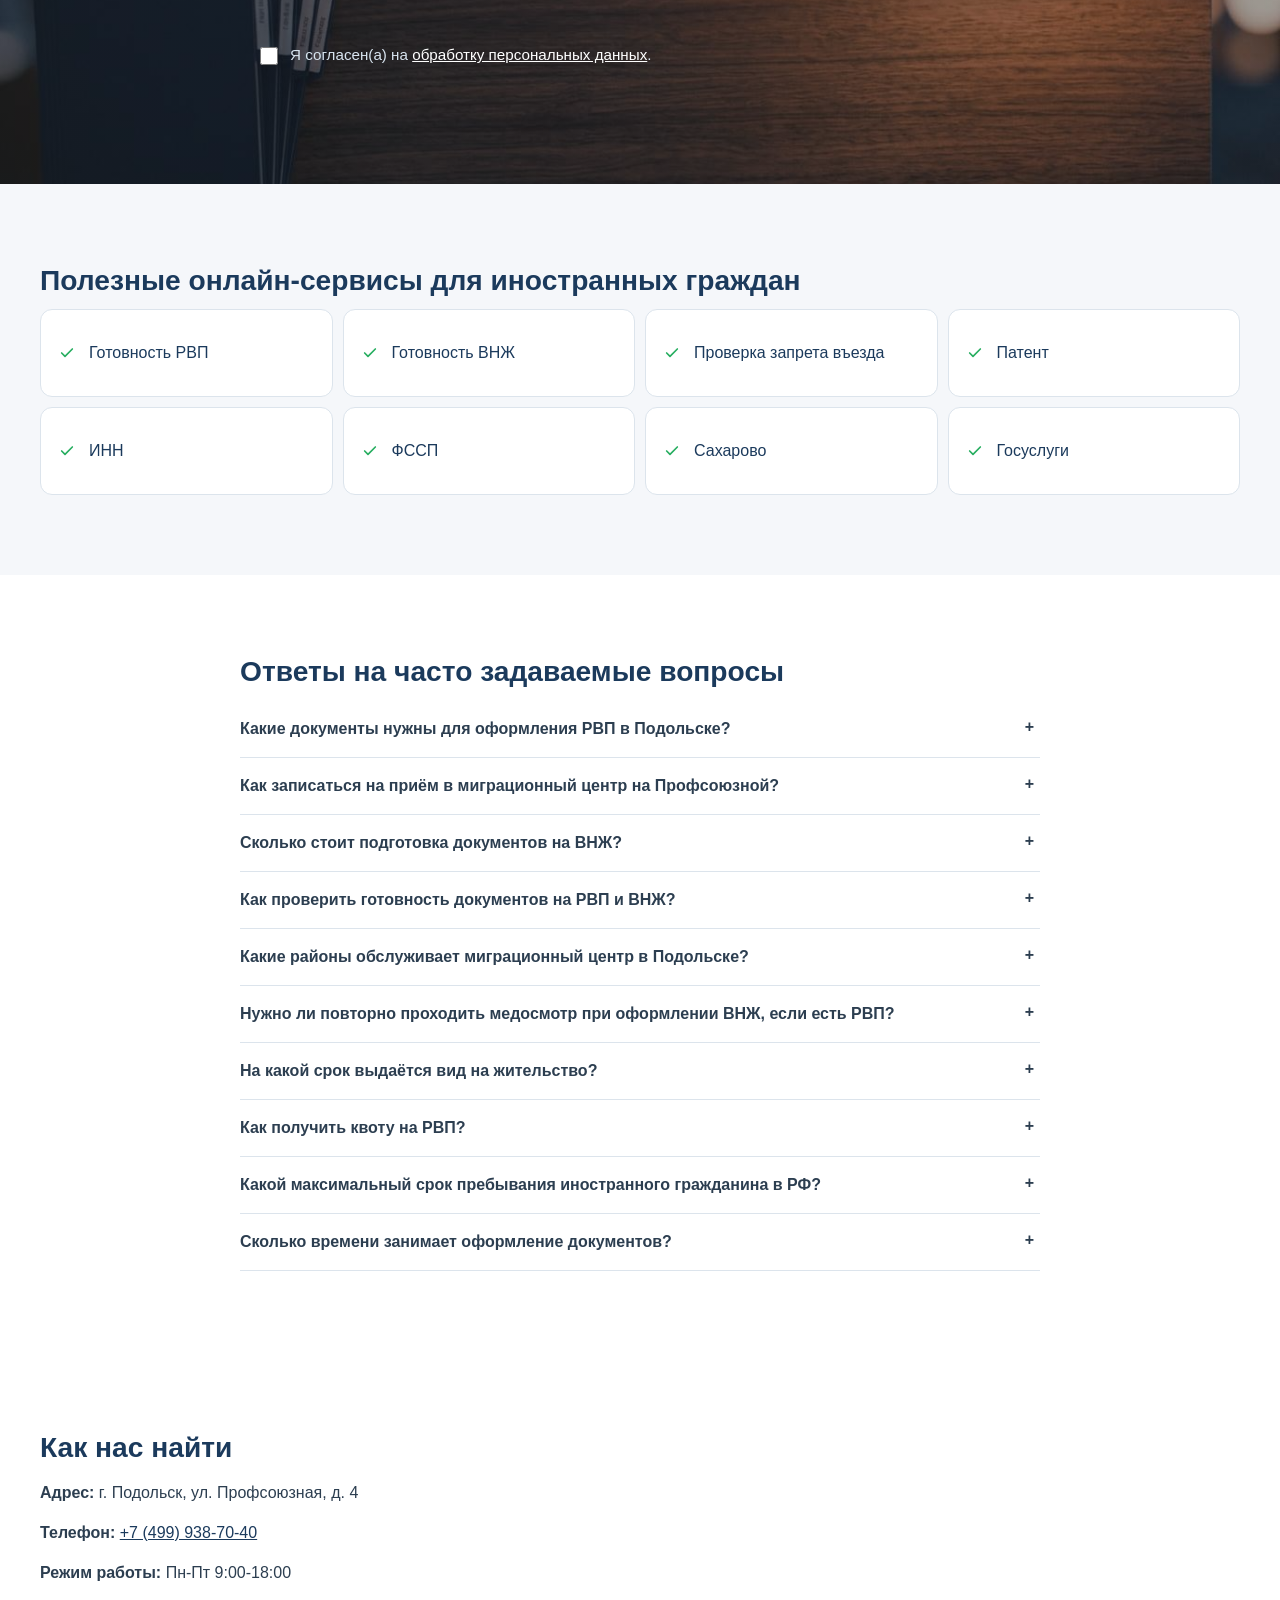
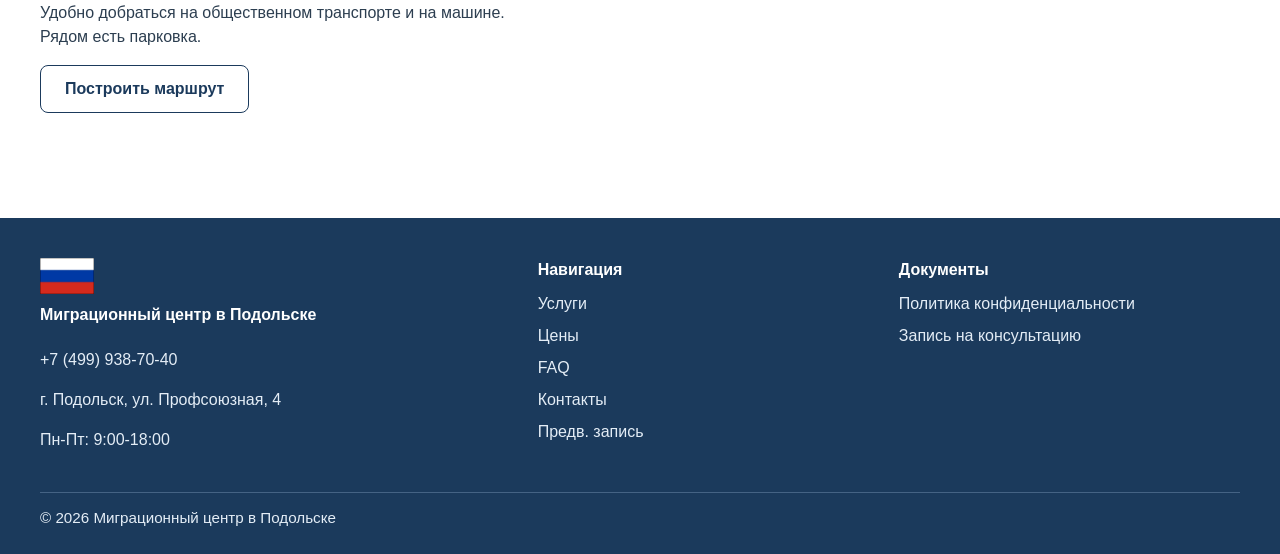
==== commit 0aaa581f: "Контакты: заголовок формы; запись: заголовок по центру; hero: перенос «Всё в одном месте» Made-with:" ====
--- a/index.html
+++ b/index.html
@@ -66,7 +66,8 @@
           <div class="hero__text reveal">
             <h1>Миграционный центр в Подольске</h1>
             <p>
-              Запись на подготовку документов РВП, ВНЖ, гражданство РФ. Всё в одном месте.
+              Запись на подготовку документов РВП, ВНЖ, гражданство РФ.<br />
+              Всё в одном месте.
             </p>
           </div>
           <form class="lead-form js-lead-form reveal" id="lead-form" novalidate aria-label="Записаться на подготовку">
--- a/styles.css
+++ b/styles.css
@@ -880,6 +880,10 @@
   background: #fff;
 }
 
+.contact-form-card__title {
+  text-align: center;
+}
+
 .contact-info--stack {
   margin-top: 16px;
 }
